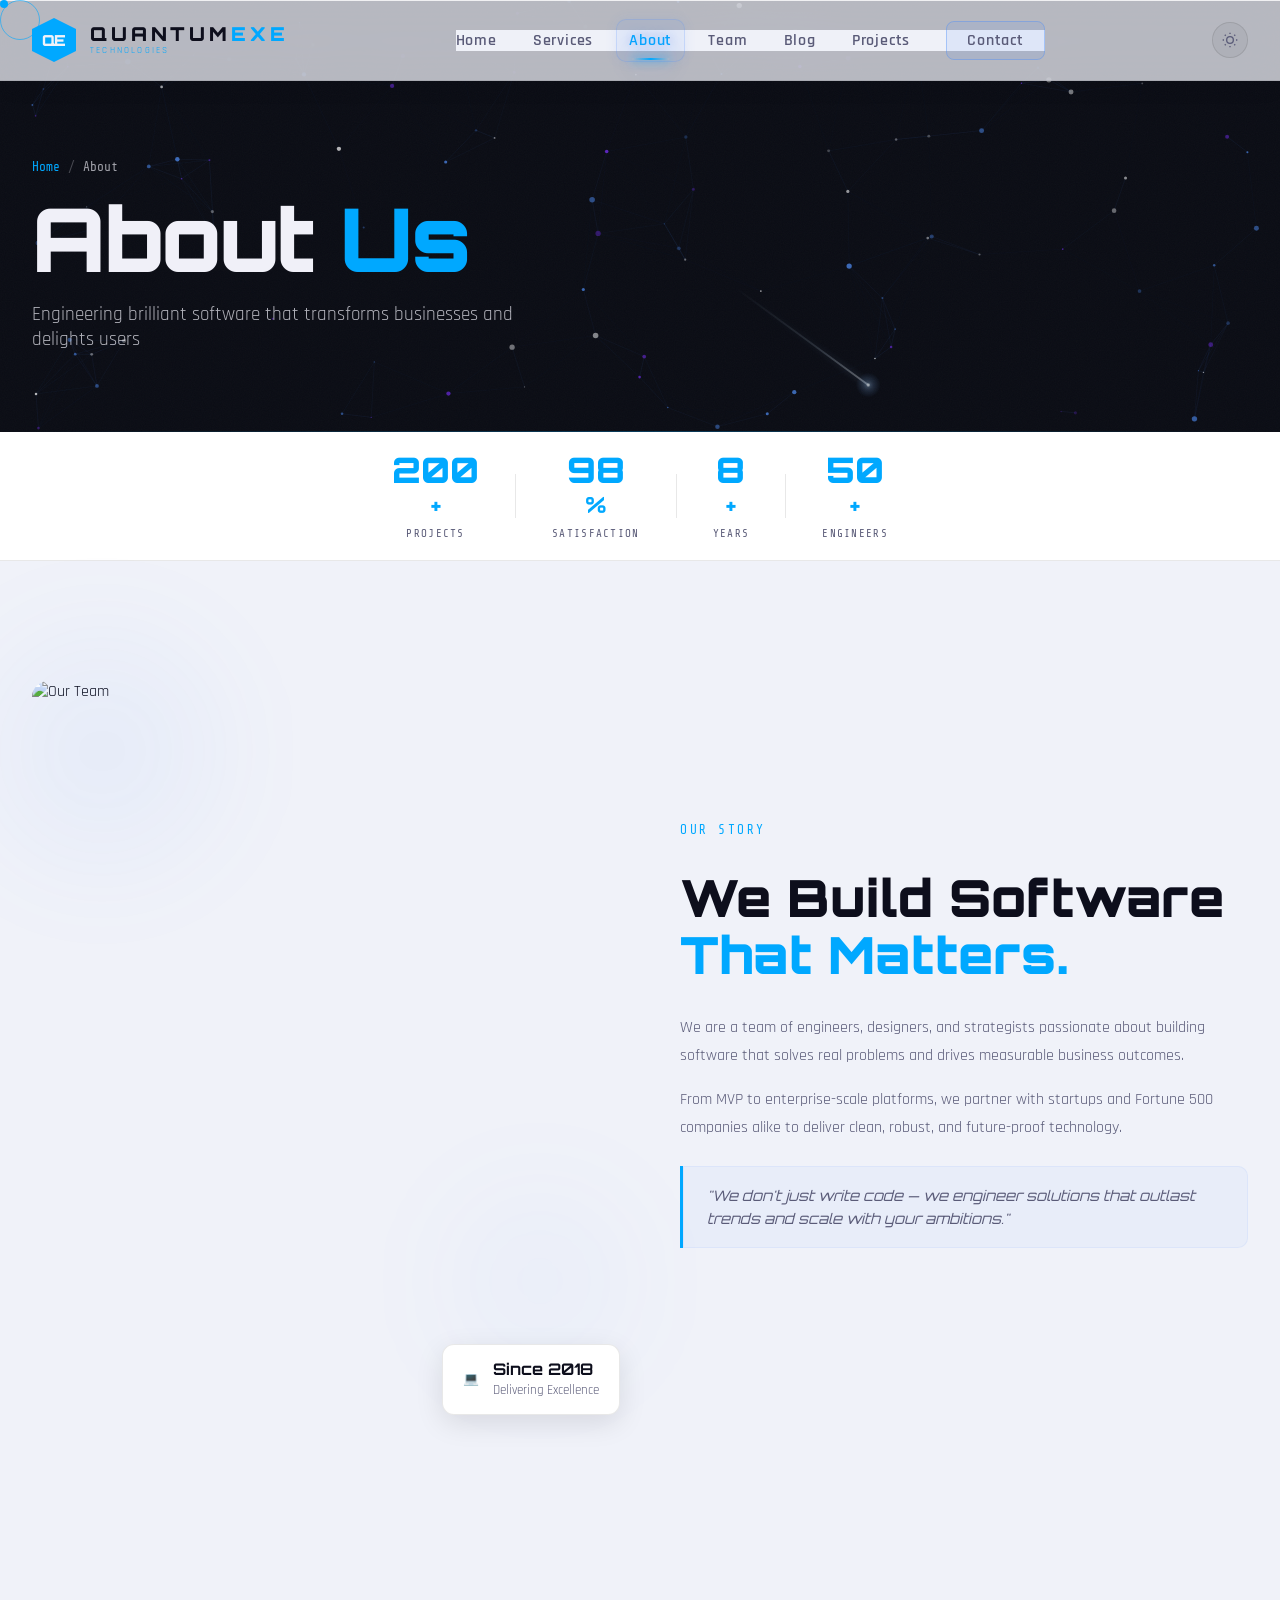
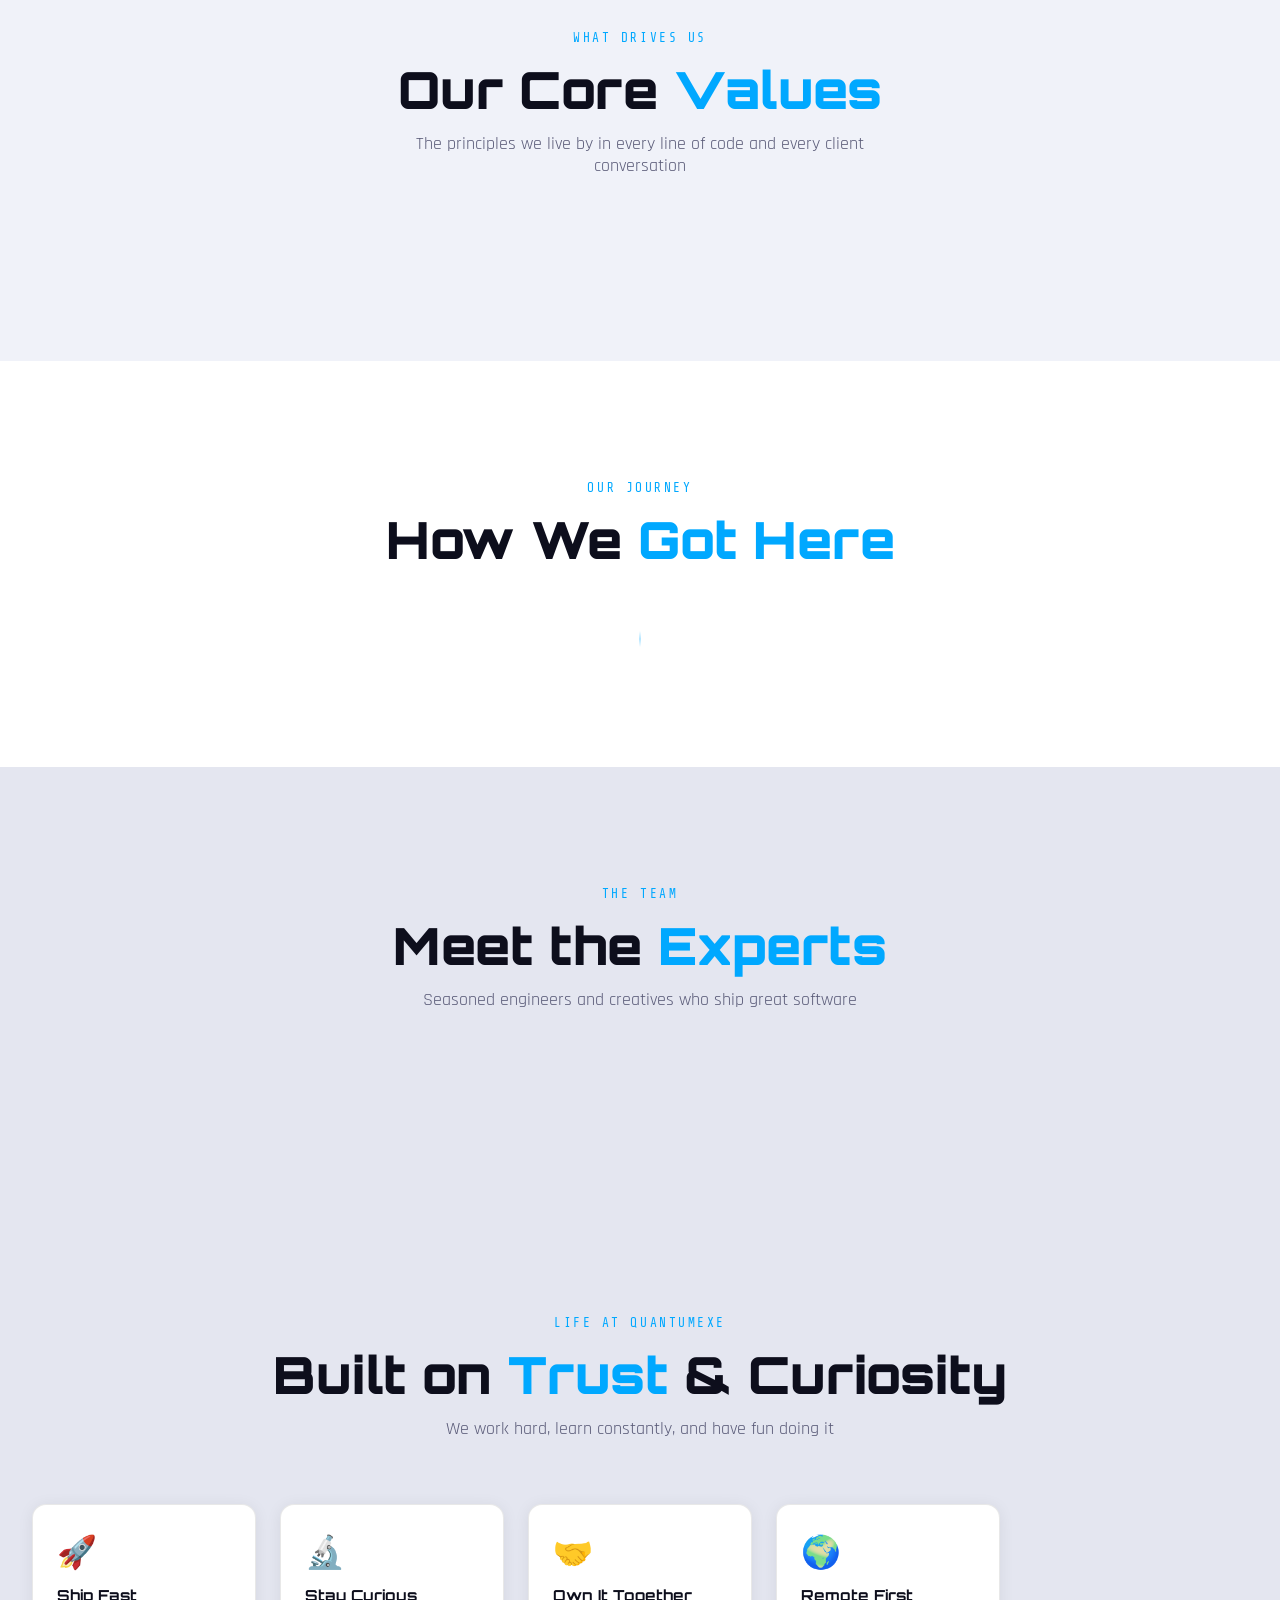
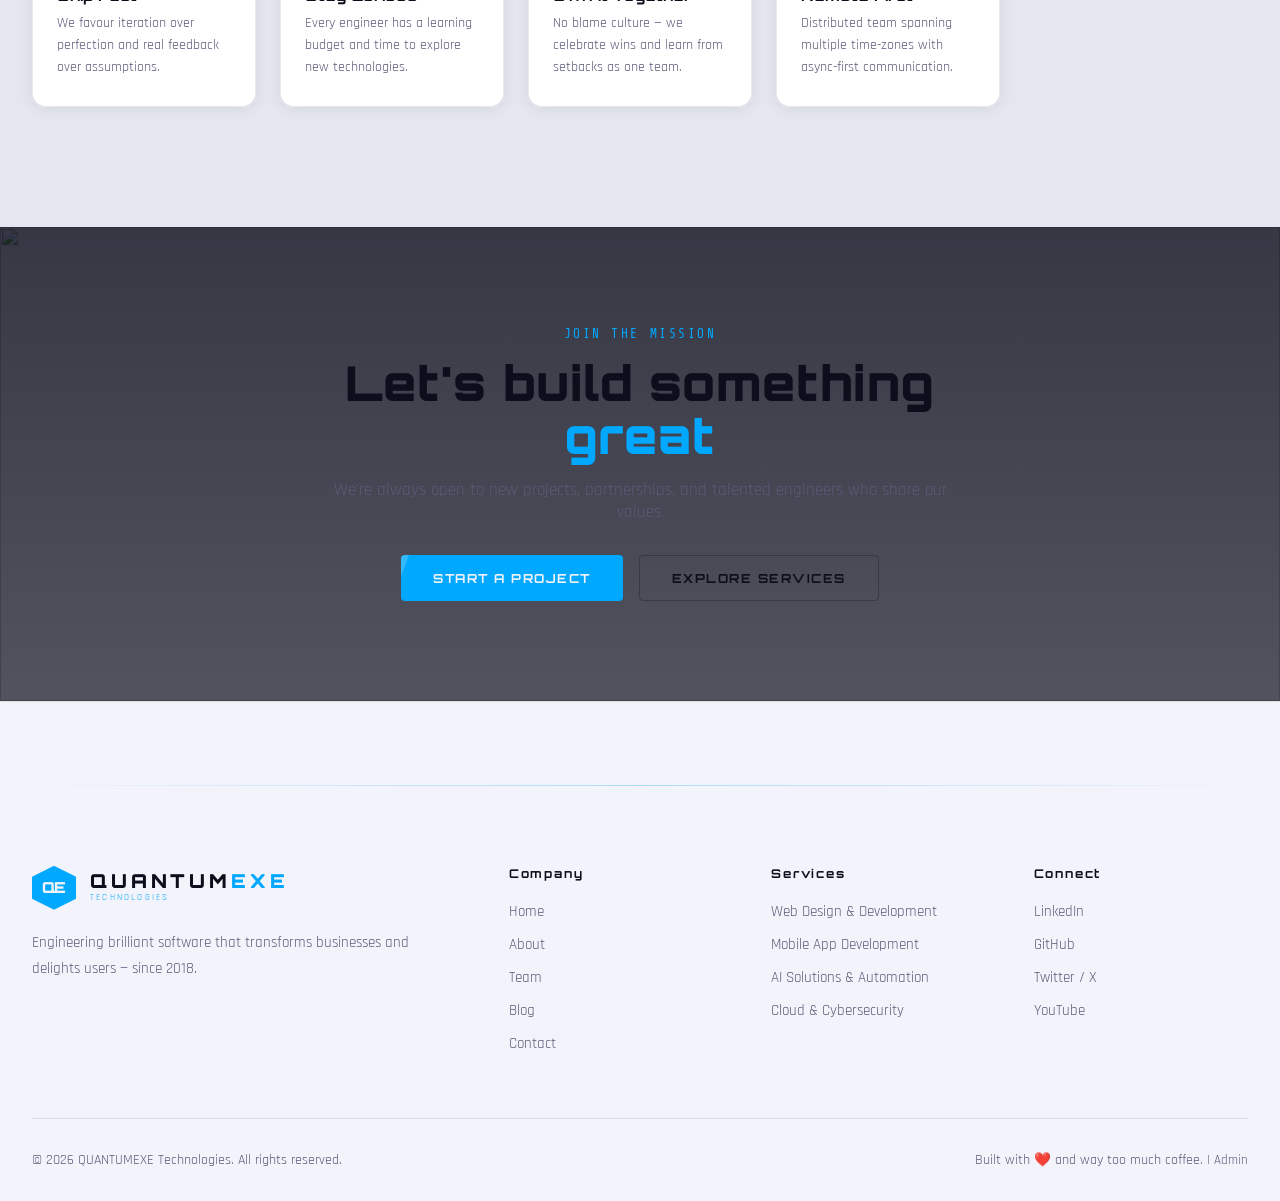
==== about.html @ 93931db7 "Initial commit: QuantumExe company website. Co-authored-by: Cursor <cursoragent@cursor.com>" ====
<!DOCTYPE html>
<html lang="en">
<script>!function(){var s=localStorage.getItem('nexusTheme');if(!s){try{var d=JSON.parse(localStorage.getItem('nexusCMS')||'{}');s=(d.settings&&d.settings.defaultTheme)||'light'}catch(e){s='light'}}if(s==='light')document.documentElement.classList.add('light-theme')}()</script>
<head>
  <meta charset="UTF-8">
  <meta name="viewport" content="width=device-width, initial-scale=1.0">
  <title>About Us | QUANTUMEXE Technologies</title>
  <link rel="preconnect" href="https://fonts.googleapis.com">
  <link rel="preconnect" href="https://fonts.gstatic.com" crossorigin>
  <link href="https://fonts.googleapis.com/css2?family=Orbitron:wght@400;600;700;900&family=Rajdhani:wght@300;400;500;600;700&family=Share+Tech+Mono&display=swap" rel="stylesheet">
  <link rel="stylesheet" href="styles.css">
  <script src="https://cdnjs.cloudflare.com/ajax/libs/gsap/3.12.5/gsap.min.js"></script>
  <script src="https://cdnjs.cloudflare.com/ajax/libs/gsap/3.12.5/ScrollTrigger.min.js"></script>
</head>
<body class="subpage">

  <!-- Cursor -->
  <div id="cursor" class="cursor">
    <div class="cursor-inner"></div>
    <div class="cursor-outer"></div>
  </div>

  <!-- ═══ HEADER ═══ -->
  <header class="header" id="header">
    <div class="container header-inner">
      <a href="index.html" class="logo">
        <span class="logo-mark cms-logo-mark">QE</span>
        <img class="cms-logo-img logo-img-el" src="" alt="Logo" style="display:none">
        <div class="logo-text-wrap">
          <span class="logo-title cms-company">QUANTUM<span class="logo-accent">EXE</span></span>
          <span class="logo-sub cms-tagline">TECHNOLOGIES</span>
        </div>
      </a>
      <nav class="nav" id="nav">
        <ul class="nav-list">
          <li><a href="index.html"         class="nav-link">Home</a></li>
          <li><a href="services.html"      class="nav-link">Services</a></li>
          <li><a href="about.html"         class="nav-link active-page">About</a></li>
          <li><a href="team.html"    class="nav-link">Team</a></li>
          <li><a href="blog.html"          class="nav-link">Blog</a></li>
          <li><a href="projects.html"      class="nav-link">Projects</a></li>
          <li><a href="index.html#contact" class="nav-link nav-cta">Contact</a></li>
        </ul>
        <button class="nav-close" id="navClose" aria-label="Close">✕</button>
      </nav>
      <button class="theme-toggle" id="themeToggle" aria-label="Toggle theme" title="Toggle light/dark">
          <svg class="icon-moon" width="16" height="16" viewBox="0 0 24 24" fill="currentColor"><path d="M21 12.79A9 9 0 1 1 11.21 3 7 7 0 0 0 21 12.79z"/></svg>
          <svg class="icon-sun"  width="16" height="16" viewBox="0 0 24 24" fill="none" stroke="currentColor" stroke-width="2"><circle cx="12" cy="12" r="5"/><line x1="12" y1="1" x2="12" y2="3"/><line x1="12" y1="21" x2="12" y2="23"/><line x1="4.22" y1="4.22" x2="5.64" y2="5.64"/><line x1="18.36" y1="18.36" x2="19.78" y2="19.78"/><line x1="1" y1="12" x2="3" y2="12"/><line x1="21" y1="12" x2="23" y2="12"/><line x1="4.22" y1="19.78" x2="5.64" y2="18.36"/><line x1="18.36" y1="5.64" x2="19.78" y2="4.22"/></svg>
        </button>
      <button class="hamburger" id="hamburger" aria-label="Menu">
        <span></span><span></span><span></span>
      </button>
    </div>
  </header>

  <!-- ═══ PAGE BANNER ═══ -->
  <section class="page-banner page-banner--space">
    <canvas class="space-fx-canvas banner-fx-canvas" data-fit="parent" aria-hidden="true"></canvas>
    <div class="hero-noise"></div>
    <div class="container page-banner-inner">
      <div class="breadcrumb">
        <a href="index.html">Home</a>
        <span class="bc-sep">/</span>
        <span>About</span>
      </div>
      <h1 class="page-banner-title">
        About <span class="accent">Us</span>
      </h1>
      <p id="au-mission" class="page-banner-sub">Engineering brilliant software that transforms businesses and delights users</p>
    </div>
    <div class="page-banner-line"></div>
  </section>

  <!-- ═══ STATS BAR ═══ -->
  <div class="au-stats-bar">
    <div class="container">
      <div class="au-stats-inner">
        <div class="au-stat">
          <span id="au-s1v" class="au-stat-val">200</span><span id="au-s1suf" class="au-stat-suf">+</span>
          <span id="au-s1lbl" class="au-stat-lbl">Projects</span>
        </div>
        <div class="au-stat-sep"></div>
        <div class="au-stat">
          <span id="au-s2v" class="au-stat-val">98</span><span id="au-s2suf" class="au-stat-suf">%</span>
          <span id="au-s2lbl" class="au-stat-lbl">Satisfaction</span>
        </div>
        <div class="au-stat-sep"></div>
        <div class="au-stat">
          <span id="au-s3v" class="au-stat-val">8</span><span id="au-s3suf" class="au-stat-suf">+</span>
          <span id="au-s3lbl" class="au-stat-lbl">Years</span>
        </div>
        <div class="au-stat-sep hide-mobile"></div>
        <div class="au-stat hide-mobile">
          <span id="au-s4v" class="au-stat-val">50</span><span id="au-s4suf" class="au-stat-suf">+</span>
          <span id="au-s4lbl" class="au-stat-lbl">Engineers</span>
        </div>
      </div>
    </div>
  </div>

  <!-- ═══ STORY SECTION ═══ -->
  <section class="au-story section-pad">
    <div class="container">
      <div class="au-story-grid">

        <!-- Image side -->
        <div class="au-story-visual">
          <div class="about-img-wrap au-img-wrap">
            <img id="au-img" src="https://images.unsplash.com/photo-1522071820081-009f0129c71c?w=900&q=80" alt="Our Team" loading="lazy">
            <div class="img-corner img-corner-tl"></div>
            <div class="img-corner img-corner-br"></div>
          </div>
          <div class="about-badge-card au-badge-card">
            <span id="au-badge-icon" class="badge-icon">💻</span>
            <div>
              <strong id="au-badge-title">Since 2018</strong>
              <span id="au-badge-sub">Delivering Excellence</span>
            </div>
          </div>
          <!-- decorative orbs -->
          <div class="au-orb au-orb-1"></div>
          <div class="au-orb au-orb-2"></div>
        </div>

        <!-- Text side -->
        <div class="au-story-text">
          <span class="s-tag">OUR STORY</span>
          <h2 class="s-title">
            <span id="au-title">We Build Software</span><br>
            <span id="au-hl" class="accent">That Matters.</span>
          </h2>
          <p id="au-p1" class="au-para">We are a team of engineers, designers, and strategists passionate about building software that solves real problems and drives measurable business outcomes.</p>
          <p id="au-p2" class="au-para">From MVP to enterprise-scale platforms, we partner with startups and Fortune 500 companies alike to deliver clean, robust, and future-proof technology.</p>

          <!-- mission callout -->
          <blockquote id="au-mission-quote" class="au-mission-quote">
            "We don't just write code — we engineer solutions that outlast trends and scale with your ambitions."
          </blockquote>
        </div>
      </div>
    </div>
  </section>

  <!-- ═══ VALUES / FEATURES ═══ -->
  <section class="au-values section-pad">
    <div class="container">
      <div class="section-head reveal-up">
        <span id="au-val-tag" class="s-tag">WHAT DRIVES US</span>
        <h2 class="s-title"><span id="au-val-title">Our Core</span> <span class="accent" id="au-val-hl">Values</span></h2>
        <p id="au-val-desc" class="s-desc">The principles we live by in every line of code and every client conversation</p>
      </div>
      <div id="au-features-grid" class="au-features-grid">
        <!-- filled by JS -->
      </div>
    </div>
  </section>

  <!-- ═══ TIMELINE ═══ -->
  <section class="au-timeline-section section-pad">
    <div class="container">
      <div class="section-head reveal-up">
        <span class="s-tag">OUR JOURNEY</span>
        <h2 class="s-title">How We <span class="accent">Got Here</span></h2>
      </div>
      <div id="au-timeline" class="au-timeline">
        <!-- filled by JS -->
      </div>
    </div>
  </section>

  <!-- ═══ TEAM ═══ -->
  <section class="au-team-section section-pad">
    <div class="noise-overlay"></div>
    <div class="container">
      <div class="section-head reveal-up">
        <span class="s-tag">THE TEAM</span>
        <h2 class="s-title">Meet the <span class="accent">Experts</span></h2>
        <p class="s-desc">Seasoned engineers and creatives who ship great software</p>
      </div>
      <div id="au-team-grid" class="team-grid">
        <!-- filled by JS -->
      </div>
    </div>
  </section>

  <!-- ═══ CULTURE STRIP ═══ -->
  <section class="au-culture section-pad">
    <div class="container">
      <div class="section-head reveal-up">
        <span class="s-tag">LIFE AT <span class="cms-company">QUANTUMEXE</span></span>
        <h2 class="s-title">Built on <span class="accent">Trust</span> &amp; Curiosity</h2>
        <p class="s-desc">We work hard, learn constantly, and have fun doing it</p>
      </div>
      <div class="au-culture-grid">
        <div class="au-culture-card reveal-fade" data-delay="0">
          <div class="au-culture-icon">🚀</div>
          <h4>Ship Fast</h4>
          <p>We favour iteration over perfection and real feedback over assumptions.</p>
        </div>
        <div class="au-culture-card reveal-fade" data-delay="100">
          <div class="au-culture-icon">🔬</div>
          <h4>Stay Curious</h4>
          <p>Every engineer has a learning budget and time to explore new technologies.</p>
        </div>
        <div class="au-culture-card reveal-fade" data-delay="200">
          <div class="au-culture-icon">🤝</div>
          <h4>Own It Together</h4>
          <p>No blame culture — we celebrate wins and learn from setbacks as one team.</p>
        </div>
        <div class="au-culture-card reveal-fade" data-delay="300">
          <div class="au-culture-icon">🌍</div>
          <h4>Remote First</h4>
          <p>Distributed team spanning multiple time-zones with async-first communication.</p>
        </div>
      </div>
    </div>
  </section>

  <!-- ═══ CTA ═══ -->
  <section class="sp-cta-section">
    <div class="countdown-bg-img">
      <img src="https://images.unsplash.com/photo-1451187580459-43490279c0fa?w=1920&q=40" alt="">
      <div class="countdown-overlay"></div>
    </div>
    <div class="container">
      <div class="sp-cta-inner reveal-fade">
        <span class="s-tag">JOIN THE MISSION</span>
        <h2 class="s-cta-title">Let's build something <span class="accent">great</span></h2>
        <p>We're always open to new projects, partnerships, and talented engineers who share our values.</p>
        <div class="sp-cta-btns">
          <a href="index.html#contact" class="btn btn-primary magnetic">
            <span class="btn-text">Start a Project</span>
            <span class="btn-glow"></span>
          </a>
          <a href="services.html" class="btn btn-outline magnetic">
            <span class="btn-text">Explore Services</span>
          </a>
        </div>
      </div>
    </div>
  </section>

  <!-- ═══ FOOTER ═══ -->
  <footer class="footer">
    <div class="footer-top-line"></div>
    <div class="container">
      <div class="footer-grid">
        <div class="footer-brand">
          <a href="index.html" class="logo">
            <span class="logo-mark cms-logo-mark">QE</span>
            <img class="cms-logo-img logo-img-el" src="" alt="Logo" style="display:none">
            <div class="logo-text-wrap">
              <span class="logo-title cms-company">QUANTUM<span class="logo-accent">EXE</span></span>
              <span class="logo-sub cms-tagline">TECHNOLOGIES</span>
            </div>
          </a>
          <p class="cms-footer-text">Engineering brilliant software that transforms businesses and delights users — since 2018.</p>
        </div>
        <div class="footer-links">
          <h4>Company</h4>
          <ul>
            <li><a href="index.html">Home</a></li>
            <li><a href="about.html">About</a></li>
            <li><a href="team.html">Team</a></li>
            <li><a href="blog.html">Blog</a></li>
            <li><a href="index.html#contact">Contact</a></li>
          </ul>
        </div>
        <div class="footer-links">
          <h4>Services</h4>
          <ul>
            <li><a href="services.html">Web Design &amp; Development</a></li>
            <li><a href="services.html">Mobile App Development</a></li>
            <li><a href="services.html">AI Solutions &amp; Automation</a></li>
            <li><a href="services.html">Cloud &amp; Cybersecurity</a></li>
          </ul>
        </div>
        <div class="footer-links">
          <h4>Connect</h4>
          <ul>
            <li><a href="#">LinkedIn</a></li>
            <li><a href="#">GitHub</a></li>
            <li><a href="#">Twitter / X</a></li>
            <li><a href="#">YouTube</a></li>
          </ul>
        </div>
      </div>
      <div class="footer-bottom">
        <p>© <span id="au-year"></span> <span class="cms-company">QUANTUMEXE</span> Technologies. All rights reserved.</p>
        <p>Built with ❤️ and way too much coffee. | <a href="admin.html" style="color:var(--text-muted);font-size:0.8rem;">Admin</a></p>
      </div>
    </div>
  </footer>

  <script>
  /* ══════════════════════════════════════════
     ABOUT PAGE — CMS loader + render
     ══════════════════════════════════════════ */
  (function () {
    const LS_KEY = 'nexusCMS';
    document.getElementById('au-year').textContent = new Date().getFullYear();

    /* ── fallback defaults ── */
    const DEFAULTS = {
      settings: { companyName:'QUANTUMEXE', tagline:'TECHNOLOGIES', logoMark:'QE', accentColor:'#00a8ff', footerText:'Engineering brilliant software that transforms businesses and delights users — since 2018.' },
      hero: { stat1Val:200, stat1Suf:'+', stat1Label:'Projects', stat2Val:98, stat2Suf:'%', stat2Label:'Satisfaction', stat3Val:8, stat3Suf:'+', stat3Label:'Years' },
      about: {
        title:'We Build Software', highlight:'That Matters.',
        p1:'We are a team of engineers, designers, and strategists passionate about building software that solves real problems and drives measurable business outcomes.',
        p2:'From MVP to enterprise-scale platforms, we partner with startups and Fortune 500 companies alike to deliver clean, robust, and future-proof technology.',
        image:'https://images.unsplash.com/photo-1522071820081-009f0129c71c?w=900&q=80',
        badgeIcon:'💻', badgeTitle:'Since 2018', badgeSub:'Delivering Excellence',
        mission:"We don't just write code — we engineer solutions that outlast trends and scale with your ambitions.",
        valuesTag:'WHAT DRIVES US', valuesTitle:'Our Core', valuesHl:'Values',
        valuesDesc:'The principles we live by in every line of code and every client conversation',
        stat4Val:50, stat4Suf:'+', stat4Label:'Engineers',
        office:'San Francisco, CA · Remote Worldwide',
        features:[
          { icon:'⚡', title:'Agile Delivery',  sub:'Fast sprints, real results, zero bloat' },
          { icon:'🔒', title:'Security First',  sub:'Enterprise-grade security built in from day one' },
          { icon:'💎', title:'Quality Obsessed', sub:'Every release is polished, tested, and built to last' },
          { icon:'🤝', title:'True Partnership', sub:'Your goals guide every decision we make together' }
        ],
        timeline:[
          { year:'2018', title:'Founded',        desc:'Started as a 3-person consultancy in San Francisco with one mission: build software that actually works.' },
          { year:'2019', title:'First Big Win',  desc:'Landed our first Fortune 500 client and grew to a team of 10 engineers in under 12 months.' },
          { year:'2020', title:'Remote First',   desc:'Transitioned to a fully distributed team — ahead of the curve — without missing a single deadline.' },
          { year:'2021', title:'Series A',       desc:'Raised $4M seed to expand our engineering division and launch our Cloud & AI practice.' },
          { year:'2022', title:'100 Projects',   desc:'Delivered our 100th production project. Zero critical post-launch failures. We\'re proud of that.' },
          { year:'2023', title:'Platform V2',    desc:'Launched Quantumexe Platform 2.0 — our internal toolchain now powering 30+ client deployments.' },
          { year:'2024', title:'Scale Up',   desc:'Expanded our Cloud & AI practice and opened more remote engineering roles across the team.' },
          { year:'2025', title:'200+ Projects',  desc:'Crossed 200 delivered projects and 50 engineers strong. The journey is just getting started.' }
        ]
      },
      team:[
        { name:'Alex Chen',   role:'CEO & Founder',       photo:'https://images.unsplash.com/photo-1507003211169-0a1dd7228f2d?w=500&q=80' },
        { name:'Jordan Lee',  role:'CTO & Lead Engineer', photo:'https://images.unsplash.com/photo-1494790108377-be9c29b29330?w=500&q=80' },
        { name:'Sam Rivera',  role:'Head of Design',      photo:'https://images.unsplash.com/photo-1500648767791-00dcc994a43e?w=500&q=80' },
        { name:'Maya Patel',  role:'Cloud Architect',     photo:'https://images.unsplash.com/photo-1438761681033-6461ffad8d80?w=500&q=80' }
      ]
    };

    /* ── load ── */
    async function loadData() {
      try {
        const saved = localStorage.getItem(LS_KEY);
        let draft = null;
        if (saved) {
          try { draft = JSON.parse(saved); } catch (e) {}
        }
        // Prefer published cms-data.json unless admin marked an intentional draft
        if (draft && draft._draft === true) {
          mergeDefaults(draft);
          return draft;
        }
        const r = await fetch('cms-data.json?v=20260714c');
        if (!r.ok) throw new Error();
        const published = await r.json();
        mergeDefaults(published);
        try { localStorage.setItem(LS_KEY, JSON.stringify(published)); } catch (e) {}
        return published;
      } catch {
        const saved = localStorage.getItem(LS_KEY);
        if (saved) {
          try {
            const p = JSON.parse(saved);
            mergeDefaults(p);
            return p;
          } catch (e) {}
        }
        return DEFAULTS;
      }
    }

    /* fill any missing about fields from DEFAULTS */
    function mergeDefaults(d) {
      if (!d.about) d.about = {};
      const def = DEFAULTS.about;
      for (const k of Object.keys(def)) {
        if (d.about[k] === undefined || d.about[k] === null || d.about[k] === '') {
          d.about[k] = def[k];
        }
      }
      if (!d.hero) d.hero = DEFAULTS.hero;
      if (!d.team) d.team = DEFAULTS.team;
    }

    /* ── branding ── */
    function applyBranding(d) {
      const s = d?.settings;
      if (!s) return;
      document.querySelectorAll('.cms-company').forEach(el => el.textContent = s.companyName);
      document.querySelectorAll('.cms-tagline').forEach(el => el.textContent = s.tagline);
      document.querySelectorAll('.cms-logo-mark').forEach(el => el.textContent = s.logoMark || 'A');
      document.title = 'About Us | ' + s.companyName;
      if (s.accentColor) document.documentElement.style.setProperty('--accent', s.accentColor);
      if (s.footerText)  document.querySelectorAll('.cms-footer-text').forEach(el => el.textContent = s.footerText);
      if (s.logoImage) {
        document.querySelectorAll('.cms-logo-img').forEach(img => { img.src = s.logoImage; img.style.display = 'block'; });
        document.querySelectorAll('.cms-logo-mark').forEach(el => el.style.display = 'none');
      }
    }

    /* ── helpers ── */
    function set(id, val) { const el = document.getElementById(id); if (el && val != null) el.textContent = val; }
    function setSrc(id, val) { const el = document.getElementById(id); if (el && val) el.src = val; }
    function esc(s) { return String(s||'').replace(/&/g,'&amp;').replace(/</g,'&lt;').replace(/>/g,'&gt;').replace(/"/g,'&quot;'); }

    /* ── apply about ── */
    function applyAbout(a) {
      if (!a) return;
      set('au-title',   a.title);
      set('au-hl',      a.highlight);
      set('au-p1',      a.p1);
      set('au-p2',      a.p2);
      setSrc('au-img',  a.image);
      set('au-badge-icon',  a.badgeIcon);
      set('au-badge-title', a.badgeTitle);
      set('au-badge-sub',   a.badgeSub);
      if (a.mission)     { set('au-mission', a.mission); set('au-mission-quote', '"' + a.mission + '"'); }
      if (a.valuesTag)   set('au-val-tag',   a.valuesTag);
      if (a.valuesTitle) set('au-val-title', a.valuesTitle);
      if (a.valuesHl)    set('au-val-hl',    a.valuesHl);
      if (a.valuesDesc)  set('au-val-desc',  a.valuesDesc);

      // features grid
      const grid = document.getElementById('au-features-grid');
      if (grid && a.features) {
        grid.innerHTML = a.features.map((f, i) => `
          <div class="au-feat-card reveal-fade" data-delay="${i*120}">
            <div class="au-feat-icon-wrap">${esc(f.icon)}</div>
            <h4 class="au-feat-title">${esc(f.title)}</h4>
            <p class="au-feat-sub">${esc(f.sub)}</p>
          </div>`).join('');
      }

      // timeline
      const tl = document.getElementById('au-timeline');
      if (tl) {
        const entries = a.timeline || DEFAULTS.about.timeline;
        tl.innerHTML = entries.map((e, i) => `
          <div class="au-tl-item ${i%2===0?'au-tl-left':'au-tl-right'} reveal-fade" data-delay="${i*80}">
            <div class="au-tl-dot"></div>
            <div class="au-tl-card">
              <span class="au-tl-year">${esc(e.year)}</span>
              <h4 class="au-tl-title">${esc(e.title)}</h4>
              <p class="au-tl-desc">${esc(e.desc)}</p>
            </div>
          </div>`).join('');
      }
    }

    /* ── stats ── */
    function applyStats(h, a) {
      set('au-s1v',   h?.stat1Val   ?? 200);
      set('au-s1suf', h?.stat1Suf   ?? '+');
      set('au-s1lbl', h?.stat1Label ?? 'Projects');
      set('au-s2v',   h?.stat2Val   ?? 98);
      set('au-s2suf', h?.stat2Suf   ?? '%');
      set('au-s2lbl', h?.stat2Label ?? 'Satisfaction');
      set('au-s3v',   h?.stat3Val   ?? 8);
      set('au-s3suf', h?.stat3Suf   ?? '+');
      set('au-s3lbl', h?.stat3Label ?? 'Years');
      set('au-s4v',   a?.stat4Val   ?? 50);
      set('au-s4suf', a?.stat4Suf   ?? '+');
      set('au-s4lbl', a?.stat4Label ?? 'Engineers');

      // GSAP counter animation
      if (typeof gsap === 'undefined') return;
      const counters = [
        { id: 'au-s1v', target: +(h?.stat1Val ?? 200) },
        { id: 'au-s2v', target: +(h?.stat2Val ?? 98)  },
        { id: 'au-s3v', target: +(h?.stat3Val ?? 8)   },
        { id: 'au-s4v', target: +(a?.stat4Val ?? 50)  },
      ];
      counters.forEach(({ id, target }) => {
        const el = document.getElementById(id);
        if (!el) return;
        gsap.fromTo({ val: 0 }, { val: target }, {
          val: target, duration: 2, ease: 'power2.out',
          onUpdate: function () { el.textContent = Math.round(this.targets()[0].val); },
          scrollTrigger: { trigger: '.au-stats-bar', start: 'top 85%', once: true },
        });
      });
    }

    /* ── team ── */
    function renderTeam(team) {
      const grid = document.getElementById('au-team-grid');
      if (!grid || !team) return;
      grid.innerHTML = team.map((m, i) => `
        <div class="team-card tilt-card reveal-fade" data-delay="${i*100}">
          <div class="team-img">
            <img src="${esc(m.photo)}" alt="${esc(m.name)}" loading="lazy">
            <div class="team-social">
              <a href="${m.linkedin  ||'#'}" ${m.linkedin  &&m.linkedin !=='#'?'target="_blank" rel="noopener"':''} aria-label="LinkedIn">in</a>
              <a href="${m.twitter   ||'#'}" ${m.twitter   &&m.twitter  !=='#'?'target="_blank" rel="noopener"':''} aria-label="Twitter">𝕏</a>
              <a href="${m.portfolio ||'#'}" ${m.portfolio &&m.portfolio!=='#'?'target="_blank" rel="noopener"':''} aria-label="Portfolio">↗</a>
            </div>
          </div>
          <div class="team-info">
            <h3>${esc(m.name)}</h3>
            <span class="team-role">${esc(m.role)}</span>
            ${m.bio ? `<p class="team-bio">${esc(m.bio)}</p>` : ''}
          </div>
        </div>`).join('');
    }

    /* ── animations ── */
    function initAnimations() {
      if (typeof gsap === 'undefined') return;
      gsap.registerPlugin(ScrollTrigger);

      const header = document.getElementById('header');
      ScrollTrigger.create({
        start: '80px top',
        onEnter:     () => header?.classList.add('scrolled'),
        onLeaveBack: () => header?.classList.remove('scrolled'),
      });

      // Custom cursor
      if (!window.matchMedia('(hover:none) and (pointer:coarse)').matches) {
        const ci = document.querySelector('.cursor-inner');
        const co = document.querySelector('.cursor-outer');
        if (ci && co) {
          document.addEventListener('mousemove', e => {
            gsap.to(ci, { x: e.clientX, y: e.clientY, duration: 0.08 });
            gsap.to(co, { x: e.clientX, y: e.clientY, duration: 0.25 });
          });
          document.querySelectorAll('a, button').forEach(el => {
            el.addEventListener('mouseenter', () => gsap.to(co, { scale: 1.8, duration: 0.2 }));
            el.addEventListener('mouseleave', () => gsap.to(co, { scale: 1,   duration: 0.2 }));
          });
        }
      } else {
        const cur = document.getElementById('cursor');
        if (cur) cur.style.display = 'none';
      }

      // Banner entrance
      gsap.from('.page-banner-title', { y: 50, opacity: 0, duration: 1,   ease: 'power3.out', delay: 0.15 });
      gsap.from('.page-banner-sub',   { y: 30, opacity: 0, duration: 0.8, ease: 'power3.out', delay: 0.3  });
      gsap.from('.breadcrumb',        { y: 20, opacity: 0, duration: 0.7, ease: 'power3.out', delay: 0.1  });
      gsap.from('.au-stats-bar',      { y: 20, opacity: 0, duration: 0.6, ease: 'power3.out', delay: 0.45 });

      // Story section
      gsap.from('.au-story-visual', {
        x: -60, opacity: 0, duration: 1, ease: 'power3.out',
        scrollTrigger: { trigger: '.au-story', start: 'top 75%', once: true },
      });
      gsap.from('.au-story-text', {
        x: 60, opacity: 0, duration: 1, ease: 'power3.out',
        scrollTrigger: { trigger: '.au-story', start: 'top 75%', once: true },
      });

      // Scroll reveals
      document.querySelectorAll('.reveal-up, .reveal-fade').forEach(el => {
        const delay = +(el.dataset.delay || 0) / 1000;
        gsap.fromTo(el,
          { y: el.classList.contains('reveal-up') ? 40 : 0, opacity: 0 },
          { y: 0, opacity: 1, duration: 0.7, ease: 'power2.out', delay,
            scrollTrigger: { trigger: el, start: 'top bottom-=60', once: true } }
        );
      });

      // Timeline items
      ScrollTrigger.batch('.au-tl-item', {
        onEnter: batch => gsap.fromTo(batch,
          { opacity: 0, x: i => (i % 2 === 0 ? -40 : 40) },
          { opacity: 1, x: 0, stagger: 0.12, duration: 0.7, ease: 'power3.out' }
        ),
        start: 'top 85%',
        once: true,
      });

      // Team cards
      ScrollTrigger.batch('.team-card', {
        onEnter: batch => gsap.fromTo(batch,
          { y: 40, opacity: 0 },
          { y: 0, opacity: 1, stagger: 0.1, duration: 0.65, ease: 'power3.out' }
        ),
        start: 'top 85%',
        once: true,
      });

      // Culture cards
      ScrollTrigger.batch('.au-culture-card', {
        onEnter: batch => gsap.fromTo(batch,
          { y: 30, opacity: 0 },
          { y: 0, opacity: 1, stagger: 0.1, duration: 0.6, ease: 'power3.out' }
        ),
        start: 'top 85%',
        once: true,
      });
    }

    /* ── theme toggle ── */
    document.getElementById('themeToggle')?.addEventListener('click', () => {
      const isLight = document.documentElement.classList.toggle('light-theme');
      localStorage.setItem('nexusTheme', isLight ? 'light' : 'dark');
    });

    /* ── mobile nav ── */
    function initMobileNav() {
      const hbg = document.getElementById('hamburger');
      const nc  = document.getElementById('navClose');
      const nav = document.getElementById('nav');
      if (!hbg || !nav) return;
      hbg.addEventListener('click', () => nav.classList.add('open'));
      nc?.addEventListener('click',  () => nav.classList.remove('open'));
    }

    /* ── tilt cards ── */
    function initTiltCards() {
      document.querySelectorAll('.tilt-card').forEach(card => {
        card.addEventListener('mousemove', e => {
          const rect = card.getBoundingClientRect();
          const x = (e.clientX - rect.left) / rect.width  - 0.5;
          const y = (e.clientY - rect.top)  / rect.height - 0.5;
          card.style.transform = `perspective(600px) rotateX(${-y*10}deg) rotateY(${x*10}deg) translateY(-4px)`;
        });
        card.addEventListener('mouseleave', () => { card.style.transform = ''; });
      });
    }

    /* ── boot ── */
    async function boot() {
      initMobileNav();
      initAnimations();

      const data = await loadData();
      applyBranding(data);
      applyAbout(data.about);
      applyStats(data.hero, data.about);
      renderTeam(data.team);

      initTiltCards();
      if (typeof ScrollTrigger !== 'undefined') ScrollTrigger.refresh(true);
    }

    document.addEventListener('DOMContentLoaded', boot);
  })();
  </script>
  <script src="space-fx.js"></script>
  <script>
    function bootSpaceFx() {
      if (typeof initAllSpaceFx === 'function') initAllSpaceFx();
    }
    if (document.readyState === 'loading') {
      document.addEventListener('DOMContentLoaded', bootSpaceFx);
    } else {
      bootSpaceFx();
    }
    window.addEventListener('load', bootSpaceFx);
  </script>
</body>
</html>
---- styles.css ----
/* ================================================
   OMERO – Indie Games Studio
   Full Animation Website
   ================================================ */

:root {
  /* ── Dark Theme (default) ── */
  --bg:           #07070d;
  --bg2:          #0d0d18;
  --bg3:          #121220;
  --accent:       #00a8ff;
  --accent2:      #7b2dff;
  --accent-glow:  rgba(0, 168, 255, 0.35);
  --accent2-glow: rgba(123, 45, 255, 0.3);
  --text:         #f0f0f8;
  --text-muted:   #6e6e88;
  --border:       rgba(255, 255, 255, 0.06);
  --border-accent: rgba(0, 168, 255, 0.25);
  --card-shadow:  0 4px 24px rgba(0,0,0,0.35);
  --font-display: 'Orbitron', sans-serif;
  --font-body:    'Rajdhani', sans-serif;
  --font-mono:    'Share Tech Mono', monospace;
  --ease:         cubic-bezier(0.25, 0.46, 0.45, 0.94);
  --ease-out:     cubic-bezier(0.16, 1, 0.3, 1);
  color-scheme: dark;
}

/* ══ LIGHT THEME ══ */
html.light-theme {
  --bg:           #f0f2f9;
  --bg2:          #ffffff;
  --bg3:          #e4e6f0;
  --accent-glow:  rgba(79, 142, 247, 0.15);
  --accent2-glow: rgba(123, 45, 255, 0.12);
  --text:         #0d0e1c;
  --text-muted:   #5a5b78;
  --border:       rgba(0, 0, 0, 0.09);
  --border-accent: rgba(79, 142, 247, 0.3);
  --card-shadow:  0 2px 16px rgba(0,0,0,0.07);
  color-scheme: light;
}

/* ── Theme toggle button ── */
.theme-toggle {
  display: flex;
  align-items: center;
  justify-content: center;
  width: 36px;
  height: 36px;
  border-radius: 50%;
  background: rgba(255,255,255,0.05);
  border: 1px solid var(--border);
  cursor: pointer;
  color: var(--text-muted);
  flex-shrink: 0;
  transition: background 0.25s, color 0.25s, border-color 0.25s, transform 0.25s;
  position: relative;
}
.theme-toggle:hover {
  background: rgba(79,142,247,0.12);
  border-color: var(--accent);
  color: var(--accent);
  transform: rotate(20deg);
}
.theme-toggle svg { pointer-events: none; }
html:not(.light-theme) .icon-sun  { display: none; }
html.light-theme      .icon-moon  { display: none; }

/* ── Light theme — element overrides ── */

/* body */
html.light-theme body { background: var(--bg); color: var(--text); }

/* Header glass */
html.light-theme .header {
  background: rgba(240,242,249,0.75) !important;
  border-bottom-color: rgba(0,0,0,0.07) !important;
  box-shadow: 0 4px 24px rgba(0,0,0,0.06), inset 0 1px 0 rgba(255,255,255,0.8) !important;
}
html.light-theme .header.scrolled {
  background: rgba(240,242,249,0.95) !important;
  border-bottom-color: rgba(79,142,247,0.2) !important;
  box-shadow: 0 6px 32px rgba(0,0,0,0.1) !important;
}
html.light-theme .header::before { display: none; }

/* Nav links */
html.light-theme .nav-link { color: var(--text-muted); }
html.light-theme .nav-link:hover { color: var(--text); }
html.light-theme .nav-link:hover::before {
  background: rgba(0,0,0,0.04);
  border-color: rgba(0,0,0,0.07);
}
html.light-theme .nav-link.active-page::before {
  background: rgba(79,142,247,0.08) !important;
  border-color: rgba(79,142,247,0.2) !important;
  box-shadow: 0 0 12px rgba(79,142,247,0.1) !important;
}
html.light-theme .nav-link.nav-cta {
  background: rgba(79,142,247,0.1);
  border-color: rgba(79,142,247,0.4);
  box-shadow: none;
}
html.light-theme .hamburger span { background: var(--text); }
html.light-theme .theme-toggle {
  background: rgba(0,0,0,0.04);
  border-color: rgba(0,0,0,0.1);
}

/* Loader */
html.light-theme .loader { background: var(--bg2); }

/* Noise overlay — hidden in light */
html.light-theme .noise-overlay { opacity: 0; }

/* Hero */
html.light-theme .hero-section { background: var(--bg); }
html.light-theme .hero-title   { color: var(--text); }
html.light-theme .hero-subtitle { color: var(--text-muted); }
html.light-theme .hero-badge   { background: rgba(79,142,247,0.08); border-color: rgba(79,142,247,0.2); color: var(--text-muted); }
html.light-theme .stat-val     { color: var(--accent); }
html.light-theme .stat-label   { color: var(--text-muted); }
html.light-theme .stat-divider { background: var(--border); }
html.light-theme .hero-scroll-indicator { color: var(--text-muted); }
html.light-theme #particles-canvas { opacity: 0.25; filter: invert(1) hue-rotate(180deg); }

/* Tapes */
html.light-theme .marquee-wrap   { background: var(--bg3); border-color: var(--border); }
html.light-theme .tech-tape-wrap { background: var(--bg2); border-color: var(--border); }
html.light-theme .marquee-track  { color: var(--text-muted); }
html.light-theme .tech-item      { border-right-color: var(--border); }
html.light-theme .tech-item span { color: var(--text-muted); }
html.light-theme .tech-item:hover{ background: rgba(0,0,0,0.04); }

/* Section headings */
html.light-theme .s-tag    { color: var(--accent); }
html.light-theme .s-title  { color: var(--text); }
html.light-theme .s-desc   { color: var(--text-muted); }

/* Services / games section */
html.light-theme .games-section  { background: var(--bg); }
html.light-theme .game-card      { background: var(--bg2); box-shadow: var(--card-shadow); }
html.light-theme .game-genre     { color: var(--accent); }
html.light-theme .game-name      { color: #ffffff; }
html.light-theme .game-title     { color: #ffffff; }
html.light-theme .game-info p    { color: rgba(240, 240, 248, 0.88); }

/* About section */
html.light-theme .about-section  { background: var(--bg); }
html.light-theme .about-badge-card,
html.light-theme .au-badge-card  { background: var(--bg2); box-shadow: 0 8px 28px rgba(0,0,0,0.1); }
html.light-theme .ab-feat-icon   { background: rgba(79,142,247,0.08); border-color: rgba(79,142,247,0.15); }
html.light-theme .au-mission-quote { background: rgba(79,142,247,0.05); color: var(--text-muted); }
html.light-theme .au-orb-1, html.light-theme .au-orb-2 { opacity: 0.5; }
html.light-theme .au-tl-card    { background: var(--bg2); box-shadow: var(--card-shadow); }
html.light-theme .au-feat-card  { background: var(--bg2); box-shadow: var(--card-shadow); }
html.light-theme .au-culture-card { background: var(--bg2); box-shadow: var(--card-shadow); }
html.light-theme .au-team-section { background: var(--bg3); }
html.light-theme .au-values,
html.light-theme .au-story       { background: var(--bg); }
html.light-theme .au-timeline-section { background: var(--bg2); }
html.light-theme .au-culture     { background: var(--bg3); }

/* Team */
html.light-theme .team-section { background: var(--bg2); }
html.light-theme .team-card    { background: var(--bg); box-shadow: var(--card-shadow); }

/* Stats */
html.light-theme .pp-stats-bar,
html.light-theme .au-stats-bar  { background: var(--bg2); border-color: var(--border); }
html.light-theme .pp-stat-sep,
html.light-theme .au-stat-sep   { background: var(--border); }

/* Countdown */
html.light-theme .countdown-overlay { opacity: 0.82; background: linear-gradient(to bottom, #0d0e1c, rgba(13,14,28,0.85)); }

/* News / Blog */
html.light-theme .news-section   { background: var(--bg); }
html.light-theme .news-card      { background: var(--bg2); box-shadow: var(--card-shadow); }
html.light-theme .news-body      { background: var(--bg2); }
html.light-theme .bp-card        { background: var(--bg2); box-shadow: var(--card-shadow); }
html.light-theme .bp-featured-card { background: var(--bg2); border-color: var(--border); }
html.light-theme .bp-feat-body   { background: var(--bg2); }
html.light-theme .bp-newsletter-section { background: var(--bg3); }
html.light-theme .bp-nl-input-wrap input { background: var(--bg2); color: var(--text); border-color: var(--border); }
html.light-theme .bp-filter-bar  { background: var(--bg2); border-color: var(--border); }
html.light-theme .bp-banner-stats { background: rgba(0,0,0,0.04); border-color: rgba(0,0,0,0.07); }

/* Projects */
html.light-theme .projects-section  { background: var(--bg); }
html.light-theme .project-card      { background: var(--bg2); box-shadow: var(--card-shadow); }
html.light-theme .pp-main           { background: var(--bg); }
html.light-theme .pp-skeleton       { background: linear-gradient(90deg, var(--bg3) 25%, var(--bg2) 50%, var(--bg3) 75%); }
html.light-theme .pp-filter-pill    { background: var(--bg2); border-color: var(--border); color: var(--text-muted); }
html.light-theme .pp-filter-pill.active,
html.light-theme .pp-filter-pill:hover { background: rgba(79,142,247,0.08); }

/* Contact */
html.light-theme .contact-section   { background: var(--bg2); }
html.light-theme .contact-inner     { background: transparent; }
html.light-theme .nl-input-wrap input { background: var(--bg3); color: var(--text); border-color: var(--border); }
html.light-theme .contact-field input,
html.light-theme .contact-field textarea,
html.light-theme .contact-field select {
  background: #ffffff;
  color: var(--text);
  border-color: rgba(0, 0, 0, 0.12);
}
html.light-theme .contact-field label { color: #5a5b78; }
html.light-theme .field-error { color: #c6284a; }
html.light-theme .contact-form-status.is-success {
  background: rgba(26, 122, 80, 0.1);
  border-color: rgba(26, 122, 80, 0.35);
  color: #146c45;
}
html.light-theme .contact-form-status.is-error {
  background: rgba(198, 40, 74, 0.08);
  border-color: rgba(198, 40, 74, 0.3);
  color: #a01e3a;
}

/* Page banners */
html.light-theme .page-banner       { background: var(--bg2); }
html.light-theme .page-banner--space { background: #0a0c14 !important; }
html.light-theme .page-banner-title { color: var(--text); }
html.light-theme .page-banner--space .page-banner-title { color: #f0f0f8; }
html.light-theme .page-banner--space .page-banner-sub { color: rgba(240, 240, 248, 0.72); }
html.light-theme .page-banner--space .breadcrumb { color: rgba(240, 240, 248, 0.65); }
html.light-theme .page-banner--space .breadcrumb a { color: var(--accent); }
html.light-theme .page-banner-sub   { color: var(--text-muted); }
html.light-theme .page-banner--space .banner-fx-canvas { opacity: 0.9; }
html.light-theme .breadcrumb,
html.light-theme .breadcrumb a      { color: var(--text-muted); }

/* Canvas for particle network — light theme unchanged, dark theme full opacity */
html.light-theme .hero-3d-canvas   { opacity: 0.9; }
html.light-theme .banner-3d-canvas { opacity: 0.85; }
html.light-theme .pp-status         { background: rgba(0,0,0,0.04); border-color: rgba(0,0,0,0.08); }

/* Services page */
html.light-theme .sp-grid           { background: var(--bg); }
html.light-theme .sp-card           { background: var(--bg2); box-shadow: var(--card-shadow); }
html.light-theme .process-section   { background: var(--bg3); }
html.light-theme .process-step      { background: var(--bg2); box-shadow: var(--card-shadow); }
html.light-theme .techstack-section { background: var(--bg2); }
html.light-theme .tech-pill         { background: var(--bg3); border-color: var(--border); color: var(--text-muted); }

/* Footer */
html.light-theme .footer            { background: var(--bg2); border-top: 1px solid var(--border); }
html.light-theme .footer-top-line   { background: linear-gradient(to right, transparent, var(--accent), transparent); opacity: 0.3; }
html.light-theme .footer-bottom     { color: var(--text-muted); border-top-color: var(--border); }
html.light-theme .footer-links h4   { color: var(--text); }
html.light-theme .footer-links a    { color: var(--text-muted); }
html.light-theme .footer-links a:hover { color: var(--accent); }

/* View-all button in light mode */
html.light-theme .btn-ghost {
  border-color: var(--border-accent);
  color: var(--accent);
}
html.light-theme .btn-ghost:hover { background: var(--accent); color: #fff; }
html.light-theme .btn-outline {
  border-color: rgba(13, 14, 28, 0.28);
  color: var(--text);
}
html.light-theme .btn-outline:hover {
  border-color: var(--accent);
  color: var(--accent);
}

/* Service cards keep white outline buttons on dark image overlays */
html.light-theme .game-card-overlay .btn-outline,
html.light-theme .game-card-overlay .btn-outline .btn-text {
  color: #ffffff !important;
  border-color: rgba(255, 255, 255, 0.55);
}
html.light-theme .game-card-overlay .game-platforms span {
  color: rgba(240, 240, 248, 0.85);
  border-color: rgba(255, 255, 255, 0.25);
}
html.light-theme .game-card-overlay {
  background: linear-gradient(to top, rgba(7, 7, 13, 0.96) 0%, rgba(7, 7, 13, 0.72) 48%, rgba(7, 7, 13, 0.25) 100%);
}
html.light-theme .game-card-overlay .game-info p {
  color: rgba(240, 240, 248, 0.88);
}

/* Social icons that use currentColor (GitHub / X) */
html.light-theme .channel-icon-svg {
  color: #0d0e1c;
  background: rgba(0, 0, 0, 0.06);
}
html.light-theme .channel-item:hover .channel-icon-svg {
  background: rgba(0, 0, 0, 0.1);
}

/* Mobile nav */
html.light-theme .nav {
  background: rgba(240, 242, 249, 0.98) !important;
  border-left-color: rgba(0, 0, 0, 0.07) !important;
}
html.light-theme .nav-close { color: var(--text); }

/* ─── Reset ─── */
*, *::before, *::after { box-sizing: border-box; margin: 0; padding: 0; }

html {
  scroll-behavior: auto; /* GSAP handles smooth scroll; avoids fighting hash jumps */
  scroll-padding-top: 96px; /* offset for fixed header */
}

body {
  font-family: var(--font-body);
  background: var(--bg);
  color: var(--text);
  overflow-x: hidden;
  cursor: none;
}

a { text-decoration: none; color: inherit; }
img { display: block; width: 100%; height: 100%; object-fit: cover; }
ul { list-style: none; }

.container {
  max-width: 1280px;
  margin: 0 auto;
  padding: 0 32px;
}

.accent { color: var(--accent); }
.section-pad { padding: 120px 0; }

/* ─── Cursor — positioned by GSAP quickTo ─── */
.cursor { position: fixed; top: 0; left: 0; pointer-events: none; z-index: 9999; }

.cursor-inner {
  position: fixed;
  width: 8px; height: 8px;
  background: var(--accent);
  border-radius: 50%;
  pointer-events: none;
}

.cursor-outer {
  position: fixed;
  width: 40px; height: 40px;
body.cursor-hover .cursor-inner { width: 16px; height: 16px; }
body.cursor-hover .cursor-outer { width: 60px; height: 60px; opacity: 0.3; }
body.cursor-click .cursor-inner { transform: translate(-50%, -50%) scale(0.5); }

  border: 1px solid var(--accent);
  border-radius: 50%;
  pointer-events: none;
  opacity: 0.6;
}

/* ─── Loader ─── */
.loader {
  position: fixed;
  inset: 0;
  z-index: 9998;
  background: var(--bg);
  display: flex;
  align-items: center;
  justify-content: center;
  flex-direction: column;
  transition: opacity 0.8s var(--ease), visibility 0.8s;
}

.loader.hidden { opacity: 0; visibility: hidden; pointer-events: none; }

.loader-content { text-align: center; position: relative; z-index: 2; }

.loader-logo {
  margin-bottom: 40px;
}

.loader-text {
  font-family: var(--font-display);
  font-size: clamp(3rem, 8vw, 6rem);
  font-weight: 900;
  letter-spacing: 0.3em;
  color: var(--text);
  position: relative;
  display: inline-block;
}

.loader-text::before {
  content: attr(data-text);
  position: absolute;
  left: 2px;
  text-shadow: -2px 0 var(--accent);
  color: var(--text);
  clip: rect(0, 900px, 0, 0);
  animation: glitch-loader 2s infinite linear;
}

.loader-bar-wrap {
  width: 300px;
  height: 2px;
  background: rgba(255,255,255,0.1);
  margin: 0 auto 16px;
  overflow: hidden;
}

.loader-bar {
  height: 100%;
  background: linear-gradient(90deg, var(--accent2), var(--accent));
  width: 0%;
  transition: width 0.05s linear;
  box-shadow: 0 0 20px var(--accent-glow);
}

.loader-percent {
  font-family: var(--font-mono);
  color: var(--accent);
  font-size: 0.9rem;
}

.loader-scanlines {
  position: absolute;
  inset: 0;
  background: repeating-linear-gradient(0deg, transparent, transparent 2px, rgba(0,0,0,0.1) 2px, rgba(0,0,0,0.1) 4px);
  pointer-events: none;
  animation: scanlines 8s linear infinite;
}

@keyframes scanlines {
  0% { background-position: 0 0; }
  100% { background-position: 0 100px; }
}

@keyframes glitch-loader {
  0% { clip: rect(42px, 9999px, 44px, 0); }
  10% { clip: rect(12px, 9999px, 24px, 0); }
  20% { clip: rect(70px, 9999px, 90px, 0); }
  30% { clip: rect(0px, 9999px, 5px, 0); }
  40% { clip: rect(50px, 9999px, 60px, 0); }
  50% { clip: rect(25px, 9999px, 35px, 0); }
  60% { clip: rect(80px, 9999px, 100px, 0); }
  70% { clip: rect(15px, 9999px, 30px, 0); }
  80% { clip: rect(60px, 9999px, 70px, 0); }
  90% { clip: rect(5px, 9999px, 20px, 0); }
  100% { clip: rect(42px, 9999px, 44px, 0); }
}

/* ─── Header (Crystal Glass) ─── */
.header {
  position: fixed;
  top: 0; left: 0; right: 0;
  z-index: 1000;
  padding: 18px 0;
  background: rgba(5, 5, 20, 0.5);
  backdrop-filter: blur(22px) saturate(160%);
  -webkit-backdrop-filter: blur(22px) saturate(160%);
  border-bottom: 1px solid rgba(255,255,255,0.07);
  box-shadow:
    0 4px 32px rgba(0,0,0,0.28),
    inset 0 1px 0 rgba(255,255,255,0.06),
    inset 0 -1px 0 rgba(79,142,247,0.05);
  transition: background 0.4s, padding 0.4s, border-color 0.4s, box-shadow 0.4s;
}

/* subtle crystal shimmer overlay */
.header::before {
  content: '';
  position: absolute;
  inset: 0;
  background: linear-gradient(
    105deg,
    transparent 30%,
    rgba(79,142,247,0.025) 50%,
    transparent 70%
  );
  pointer-events: none;
}

.header.scrolled {
  background: rgba(5, 5, 20, 0.82);
  backdrop-filter: blur(36px) saturate(200%);
  -webkit-backdrop-filter: blur(36px) saturate(200%);
  padding: 13px 0;
  border-bottom: 1px solid rgba(79,142,247,0.2);
  box-shadow:
    0 8px 48px rgba(0,0,0,0.45),
    0 0 0 0.5px rgba(79,142,247,0.12),
    inset 0 1px 0 rgba(255,255,255,0.07),
    inset 0 -1px 0 rgba(79,142,247,0.12);
}

.header-inner {
  display: flex;
  align-items: center;
  justify-content: space-between;
}

/* Logo */
.logo { display: flex; align-items: center; gap: 14px; }

.logo-mark {
  width: 44px; height: 44px;
  background: var(--accent);
  color: var(--bg);
  font-family: var(--font-display);
  font-weight: 900;
  font-size: 0.95rem;
  letter-spacing: -0.04em;
  display: flex;
  align-items: center;
  justify-content: center;
  clip-path: polygon(50% 0%, 100% 25%, 100% 75%, 50% 100%, 0% 75%, 0% 25%);
  transition: clip-path 0.3s var(--ease);
}

.logo:hover .logo-mark { clip-path: polygon(0 0, 100% 0, 100% 100%, 0 100%); }

.logo-accent { color: var(--accent); }

/* Logo image (set via admin panel) */
.logo-img-el {
  height: 44px;
  width: auto;
  max-width: 160px;
  object-fit: contain;
  flex-shrink: 0;
}

.logo-title {
  display: block;
  font-family: var(--font-display);
  font-weight: 900;
  font-size: 1.2rem;
  letter-spacing: 0.2em;
  line-height: 1;
}

.logo-sub {
  display: block;
  font-size: 0.55rem;
  letter-spacing: 0.25em;
  color: var(--accent);
  line-height: 1;
  margin-top: 3px;
}

/* Nav */
.nav-list {
  display: flex;
  gap: 36px;
  align-items: center;
}

.nav-link {
  position: relative;
  font-weight: 600;
  letter-spacing: 0.05em;
  color: var(--text-muted);
  padding: 4px 0;
  transition: color 0.3s;
}

/* glowing underline — expands from centre */
.nav-link::after {
  content: '';
  position: absolute;
  bottom: -5px;
  left: 50%;
  transform: translateX(-50%);
  width: 0;
  height: 2px;
  border-radius: 99px;
  background: linear-gradient(90deg, transparent, var(--accent), transparent);
  box-shadow: 0 0 8px var(--accent), 0 0 18px rgba(79,142,247,0.5);
  transition: width 0.35s var(--ease);
}

.nav-link:hover { color: var(--text); }
.nav-link:hover::after { width: 90%; }

/* glass pill highlight on hover */
.nav-link::before {
  content: '';
  position: absolute;
  inset: -7px -13px;
  border-radius: 10px;
  background: transparent;
  border: 1px solid transparent;
  transition: background 0.3s, border-color 0.3s;
  pointer-events: none;
}
.nav-link:hover::before {
  background: rgba(255,255,255,0.04);
  border-color: rgba(255,255,255,0.07);
}

.nav-link.nav-cta {
  color: var(--accent);
  border: 1px solid rgba(79,142,247,0.5);
  padding: 8px 20px;
  border-radius: 8px;
  background: rgba(79,142,247,0.08);
  backdrop-filter: blur(8px);
  box-shadow: 0 0 16px rgba(79,142,247,0.1), inset 0 1px 0 rgba(255,255,255,0.08);
  transition: background 0.3s, color 0.3s, box-shadow 0.3s, border-color 0.3s;
}

.nav-link.nav-cta:hover {
  background: var(--accent);
  color: var(--bg);
  box-shadow: 0 0 24px rgba(79,142,247,0.5), 0 4px 20px rgba(79,142,247,0.3);
  border-color: var(--accent);
}
.nav-link.nav-cta::after  { display: none; }
.nav-link.nav-cta::before { display: none; }

.hamburger {
  display: none;
  flex-direction: column;
  gap: 5px;
  background: none;
  border: none;
  cursor: none;
  padding: 8px;
}

.hamburger span {
  display: block;
  width: 24px;
  height: 2px;
  background: var(--text);
  transition: transform 0.3s, opacity 0.3s;
}

.hamburger.active span:nth-child(1) { transform: translateY(7px) rotate(45deg); }
.hamburger.active span:nth-child(2) { opacity: 0; }
.hamburger.active span:nth-child(3) { transform: translateY(-7px) rotate(-45deg); }

.nav-close { display: none; }

/* ─── Buttons ─── */
.btn {
  display: inline-flex;
  align-items: center;
  gap: 10px;
  padding: 14px 32px;
  font-family: var(--font-display);
  font-size: 0.78rem;
  font-weight: 700;
  letter-spacing: 0.12em;
  text-transform: uppercase;
  border-radius: 4px;
  border: none;
  cursor: none;
  position: relative;
  overflow: hidden;
  transition: color 0.3s, transform 0.2s;
}

.btn.sm { padding: 10px 22px; font-size: 0.7rem; }

.btn-primary {
  background: var(--accent);
  color: var(--bg);
}

.btn-primary .btn-glow {
  position: absolute;
  inset: 0;
  background: rgba(255,255,255,0.2);
  transform: translateX(-100%) skewX(-20deg);
  transition: transform 0.5s var(--ease);
}

.btn-primary:hover .btn-glow { transform: translateX(200%) skewX(-20deg); }
.btn-primary:hover { box-shadow: 0 0 30px var(--accent-glow), 0 0 60px var(--accent-glow); }

.btn-outline {
  background: transparent;
  color: #ffffff;
  border: 1px solid rgba(255,255,255,0.45);
}

.btn-outline:hover {
  border-color: var(--accent);
  color: var(--accent);
  box-shadow: 0 0 20px var(--accent-glow) inset, 0 0 20px var(--accent-glow);
}

.btn-ghost {
  background: transparent;
  color: var(--text-muted);
  border: 1px solid var(--border);
  padding: 14px 32px;
}

.btn-ghost:hover { border-color: var(--accent); color: var(--accent); }

/* ─── Section Headers ─── */
.section-head { text-align: center; margin-bottom: 64px; }

.s-tag {
  display: block;
  font-family: var(--font-mono);
  font-size: 0.8rem;
  color: var(--accent);
  letter-spacing: 0.2em;
  margin-bottom: 16px;
}

.s-title {
  font-family: var(--font-display);
  font-size: clamp(2.2rem, 4vw, 3.2rem);
  font-weight: 900;
  line-height: 1.1;
  margin-bottom: 16px;
}

.s-desc {
  font-size: 1.1rem;
  color: var(--text-muted);
  max-width: 500px;
  margin: 0 auto;
}

/* ─── Reveal classes: GSAP sets from/to — no CSS needed here ─── */
.reveal-up, .reveal-fade { will-change: transform, opacity; }

/* ─── SHOOTING STAR ─── */
.shooting-star {
  position: absolute;
  top: 0;
  left: 0;
  height: 2px;
  /* bright head on the left (direction of travel), fading tail on the right */
  background: linear-gradient(
    to right,
    rgba(255, 255, 255, 1)   0%,
    rgba(200, 225, 255, 0.6) 30%,
    rgba(79,  142, 247, 0.2) 65%,
    transparent              100%
  );
  border-radius: 1px;
  pointer-events: none;
  z-index: 3;
  transform-origin: left center;
  will-change: transform, opacity;
}

/* glowing head dot */
.shooting-star::before {
  content: '';
  position: absolute;
  left: -3px;
  top: 50%;
  transform: translateY(-50%);
  width: 5px;
  height: 5px;
  background: #ffffff;
  border-radius: 50%;
  box-shadow:
    0 0  4px  2px rgba(255, 255, 255, 0.9),
    0 0 10px  4px rgba(160, 210, 255, 0.7),
    0 0 20px  8px rgba(79,  142, 247, 0.4);
}

/* ─── HOME LANDING (hero + tapes in first viewport) ─── */
.home-landing {
  display: flex;
  flex-direction: column;
  height: 100vh;
  height: 100svh;
  min-height: 100vh;
  min-height: 100svh;
  overflow: hidden;
}

.home-landing .marquee-wrap,
.home-landing .tech-tape-wrap {
  flex-shrink: 0;
  position: relative;
  z-index: 3;
}

/* ─── HERO ─── */
.hero {
  position: relative;
  flex: 1 1 auto;
  min-height: 0;
  height: auto;
  display: flex;
  align-items: center;
  justify-content: center;
  text-align: center;
  overflow: hidden;
  padding: 88px 0 56px;
}

.hero-canvas {
  position: absolute;
  inset: 0;
  width: 100%;
  height: 100%;
  z-index: 1;
}

/* ── Three.js 3-D background canvas (hero) ── */
.hero-3d-canvas {
  position: absolute;
  inset: 0;
  width: 100%;
  height: 100%;
  pointer-events: none;
  z-index: 0;
  display: block;
}

/* ── Three.js 3-D canvas for page banners (subpages) ── */
.banner-3d-canvas {
  position: absolute;
  inset: 0;
  width: 100%;
  height: 100%;
  pointer-events: none;
  z-index: 0;
  display: block;
}

.hero-noise {
  position: absolute;
  inset: 0;
  opacity: 0.03;
  background-image: url("data:image/svg+xml,%3Csvg viewBox='0 0 256 256' xmlns='http://www.w3.org/2000/svg'%3E%3Cfilter id='noise'%3E%3CfeTurbulence type='fractalNoise' baseFrequency='0.9' numOctaves='4' stitchTiles='stitch'/%3E%3C/filter%3E%3Crect width='100%25' height='100%25' filter='url(%23noise)'/%3E%3C/svg%3E");
  background-size: 256px 256px;
}

.hero-content {
  position: relative;
  z-index: 2;
  max-width: 1000px;
  padding: 0 24px;
  margin: 0 auto;
}

.hero-badge {
  display: inline-flex;
  align-items: center;
  gap: 10px;
  padding: 8px 20px;
  border: 1px solid var(--border-accent);
  border-radius: 50px;
  font-family: var(--font-mono);
  font-size: 0.72rem;
  letter-spacing: 0.2em;
  color: var(--accent);
  margin-bottom: 32px;
  background: rgba(0, 255, 204, 0.05);
}

.badge-dot {
  width: 6px; height: 6px;
  border-radius: 50%;
  background: var(--accent);
  animation: pulseDot 2s ease-in-out infinite;
}

@keyframes pulseDot {
  0%, 100% { opacity: 1; box-shadow: 0 0 0 0 var(--accent-glow); }
  50% { opacity: 0.7; box-shadow: 0 0 0 6px transparent; }
}

/* Glitch Title */
.hero-title {
  margin-bottom: 28px;
}

.glitch-line {
  display: block;
  font-family: var(--font-display);
  font-size: clamp(3rem, 9vw, 7rem);
  font-weight: 900;
  letter-spacing: 0.05em;
  line-height: 1.05;
  position: relative;
  color: var(--text);
}

.glitch-line.accent { color: var(--accent); text-shadow: 0 0 60px var(--accent-glow); }

.glitch-line::before,
.glitch-line::after {
  content: attr(data-text);
  position: absolute;
  top: 0; left: 0;
  width: 100%;
  opacity: 0;
  pointer-events: none;
}

.glitch-line:hover::before {
  opacity: 1;
  color: var(--accent);
  left: 2px;
  clip: rect(0, 9999px, 30px, 0);
  animation: glitchTop 0.3s linear;
}

.glitch-line:hover::after {
  opacity: 1;
  color: var(--accent2);
  left: -2px;
  clip: rect(60px, 9999px, 9999px, 0);
  animation: glitchBot 0.3s linear;
}

@keyframes glitchTop {
  0% { clip: rect(0, 9999px, 5px, 0); transform: translateX(2px); }
  25% { clip: rect(20px, 9999px, 30px, 0); transform: translateX(-2px); }
  50% { clip: rect(10px, 9999px, 20px, 0); transform: translateX(3px); }
  75% { clip: rect(0px, 9999px, 10px, 0); transform: translateX(-3px); }
  100% { clip: rect(15px, 9999px, 25px, 0); transform: translateX(0); }
}

@keyframes glitchBot {
  0% { clip: rect(70px, 9999px, 100px, 0); transform: translateX(-2px); }
  25% { clip: rect(80px, 9999px, 110px, 0); transform: translateX(2px); }
  50% { clip: rect(60px, 9999px, 90px, 0); transform: translateX(-3px); }
  75% { clip: rect(90px, 9999px, 120px, 0); transform: translateX(3px); }
  100% { clip: rect(75px, 9999px, 105px, 0); transform: translateX(0); }
}

.hero-sub {
  font-size: 1.2rem;
  color: var(--text-muted);
  margin-bottom: 40px;
  line-height: 1.7;
}

.hero-cta {
  display: flex;
  gap: 16px;
  justify-content: center;
  flex-wrap: wrap;
  margin-bottom: 0;
}

/* Scroll indicator */
.hero-scroll-indicator {
  position: absolute;
  bottom: 20px;
  left: 50%;
  transform: translateX(-50%);
  display: flex;
  flex-direction: column;
  align-items: center;
  gap: 10px;
  z-index: 2;
  pointer-events: none;
}

.scroll-mouse {
  width: 22px; height: 38px;
  border: 2px solid rgba(255,255,255,0.3);
  border-radius: 12px;
  position: relative;
}

.scroll-wheel {
  width: 2px; height: 8px;
  background: var(--accent);
  border-radius: 2px;
  position: absolute;
  top: 6px;
  left: 50%;
  transform: translateX(-50%);
  animation: scrollWheel 2s ease-in-out infinite;
}

@keyframes scrollWheel {
  0% { opacity: 1; transform: translateX(-50%) translateY(0); }
  100% { opacity: 0; transform: translateX(-50%) translateY(16px); }
}

/* Mobile phone scroll cue — hidden on desktop */
.scroll-phone { display: none; }

.scroll-phone-body {
  position: relative;
  width: 24px;
  height: 40px;
  border: 2px solid rgba(255, 255, 255, 0.35);
  border-radius: 6px;
  background: rgba(255, 255, 255, 0.04);
}

.scroll-phone-notch {
  position: absolute;
  top: 4px;
  left: 50%;
  transform: translateX(-50%);
  width: 10px;
  height: 2px;
  border-radius: 2px;
  background: rgba(255, 255, 255, 0.28);
}

.scroll-phone-finger {
  position: absolute;
  left: 50%;
  top: 14px;
  width: 6px;
  height: 6px;
  margin-left: -3px;
  border-radius: 50%;
  background: var(--accent);
  box-shadow: 0 0 8px var(--accent-glow);
  animation: phoneSwipe 1.8s ease-in-out infinite;
}

@keyframes phoneSwipe {
  0%   { opacity: 0.2; transform: translateY(14px); }
  25%  { opacity: 1; }
  70%  { opacity: 1; transform: translateY(0); }
  100% { opacity: 0; transform: translateY(-2px); }
}

.hero-scroll-indicator > span {
  font-family: var(--font-mono);
  font-size: 0.65rem;
  letter-spacing: 0.2em;
  color: var(--text-muted);
}

.scroll-label-mobile { display: none; }

html.light-theme .scroll-mouse {
  border-color: rgba(13, 14, 28, 0.28);
}
html.light-theme .scroll-phone-body {
  border-color: rgba(13, 14, 28, 0.28);
  background: rgba(13, 14, 28, 0.04);
}
html.light-theme .scroll-phone-notch {
  background: rgba(13, 14, 28, 0.25);
}

/* Floating elements */
.hero-floats { position: absolute; inset: 0; pointer-events: none; z-index: 1; }

.float-item {
  position: absolute;
  border: 1px solid var(--border-accent);
  opacity: 0.5;
}

.float-1 {
  width: 200px; height: 200px;
  top: 15%; right: 8%;
  clip-path: polygon(50% 0%, 100% 50%, 50% 100%, 0% 50%);
  animation: floatRotate 12s linear infinite;
}

.float-2 {
  width: 80px; height: 80px;
  bottom: 20%; left: 5%;
  animation: floatRotate 8s linear infinite reverse;
}

.float-3 {
  width: 120px; height: 120px;
  top: 30%; left: 10%;
  border-radius: 50%;
  animation: floatDrift 6s ease-in-out infinite;
}

@keyframes floatRotate {
  from { transform: rotate(0deg); }
  to { transform: rotate(360deg); }
}

@keyframes floatDrift {
  0%, 100% { transform: translateY(0); }
  50% { transform: translateY(-20px); }
}

/* ─── Tape 1 — Services (left scroll) ─── */
.marquee-wrap {
  overflow: hidden;
  background: var(--bg3);
  border-top: 1px solid var(--border);
  padding: 14px 0;
  -webkit-mask-image: linear-gradient(to right, transparent 0%, #000 6%, #000 94%, transparent 100%);
  mask-image: linear-gradient(to right, transparent 0%, #000 6%, #000 94%, transparent 100%);
}

.marquee-wrap:hover .marquee-track { animation-play-state: paused; }

.marquee-track {
  display: flex;
  align-items: center;
  gap: 40px;
  width: max-content;
  animation: marquee-left 35s linear infinite;
  font-family: var(--font-display);
  font-size: 0.73rem;
  font-weight: 700;
  letter-spacing: 0.18em;
  color: var(--text-muted);
}

.marquee-track .dot { color: var(--accent); font-size: 0.45rem; flex-shrink: 0; }

@keyframes marquee-left {
  from { transform: translateX(0); }
  to   { transform: translateX(-50%); }
}

/* ─── Tech Tape ─── */
.tech-tape-wrap {
  overflow: hidden;
  background: var(--bg2);
  border-bottom: 1px solid var(--border);
  padding: 14px 0;
  -webkit-mask-image: linear-gradient(to right, transparent 0%, #000 6%, #000 94%, transparent 100%);
  mask-image: linear-gradient(to right, transparent 0%, #000 6%, #000 94%, transparent 100%);
}

.tech-tape-wrap:hover .tech-tape-track {
  animation-play-state: paused;
}

.tech-tape-track {
  display: flex;
  align-items: center;
  width: max-content;
  animation: tape-right 55s linear infinite;
}

.tech-item {
  display: flex;
  align-items: center;
  gap: 10px;
  padding: 4px 28px;
  border-right: 1px solid var(--border);
  white-space: nowrap;
  cursor: default;
  transition: background 0.2s;
}

.tech-item:hover { background: rgba(79,142,247,0.06); }

.tech-item img {
  width: 26px;
  height: 26px;
  object-fit: contain;
  filter: drop-shadow(0 0 5px rgba(255,255,255,0.15));
  flex-shrink: 0;
  transition: transform 0.25s;
}

.tech-item:hover img { transform: scale(1.25) rotate(-5deg); }

.tech-item span {
  font-family: var(--font-mono);
  font-size: 0.72rem;
  font-weight: 500;
  letter-spacing: 0.1em;
  text-transform: uppercase;
  color: var(--text-muted);
  transition: color 0.2s;
}

.tech-item:hover span { color: var(--text); }

@keyframes tape-right {
  from { transform: translateX(-50%); }
  to   { transform: translateX(0); }
}

/* ─── GAMES ─── */
.games-section { background: var(--bg); }

.games-layout {
  display: grid;
  grid-template-columns: 1.4fr 1fr;
  gap: 24px;
}

.games-layout.services-grid {
  grid-template-columns: repeat(2, 1fr);
}

.games-side { display: flex; flex-direction: column; gap: 24px; }

.games-layout.services-grid .game-card.small .game-info p,
.games-layout.services-grid .game-card.small .game-platforms {
  display: flex;
}

.games-layout.services-grid .game-card.small .game-info p {
  display: block;
}

.games-layout.services-grid .game-card.small .game-card-media {
  height: 220px;
}

.games-layout.services-grid .game-name {
  font-size: clamp(1rem, 1.6vw, 1.25rem);
}

/* Game Cards */
.game-card {
  position: relative;
  border-radius: 8px;
  overflow: hidden;
  border: 1px solid var(--border);
  transition: border-color 0.3s;
}

.game-card:hover { border-color: var(--border-accent); }

.game-card-media {
  position: relative;
  overflow: hidden;
}

.game-card.big .game-card-media { height: 540px; }
.game-card.small .game-card-media { height: 240px; }

.game-card-media img { transition: transform 0.7s var(--ease); }
.game-card:hover .game-card-media img { transform: scale(1.08); }

.card-lines {
  position: absolute;
  inset: 0;
  background: repeating-linear-gradient(
    90deg,
    transparent,
    transparent 40px,
    rgba(0,255,204,0.02) 40px,
    rgba(0,255,204,0.02) 41px
  );
  pointer-events: none;
}

.game-card-overlay {
  position: absolute;
  inset: 0;
  background: linear-gradient(to top, rgba(7, 7, 13, 0.98) 0%, rgba(7, 7, 13, 0.5) 50%, transparent 100%);
  display: flex;
  flex-direction: column;
  justify-content: flex-end;
  padding: 32px;
}

.game-badge {
  display: none;
}

.blink { animation: blink 2s step-end infinite; }

@keyframes blink {
  0%, 100% { opacity: 1; }
  50% { opacity: 0.4; }
}

.game-info { }

.game-genre {
  font-family: var(--font-mono);
  font-size: 0.7rem;
  color: var(--accent);
  letter-spacing: 0.15em;
  display: block;
  margin-bottom: 8px;
  white-space: normal;
  line-height: 1.45;
  word-break: break-word;
}

.game-name {
  font-family: var(--font-display);
  font-size: clamp(1.4rem, 2.5vw, 2rem);
  font-weight: 900;
  margin-bottom: 12px;
  letter-spacing: 0.05em;
  color: #ffffff;
}

.game-info p {
  font-size: 0.95rem;
  color: rgba(240,240,248,0.7);
  margin-bottom: 16px;
  line-height: 1.6;
}

.game-platforms {
  display: flex;
  flex-wrap: wrap;
  gap: 8px;
  margin-bottom: 20px;
}

.game-platforms span {
  padding: 4px 12px;
  border: 1px solid var(--border);
  border-radius: 3px;
  font-size: 0.7rem;
  letter-spacing: 0.1em;
  color: var(--text-muted);
}

.game-trailer-btn {
  position: absolute;
  top: 50%;
  left: 50%;
  transform: translate(-50%, -50%) scale(0);
  width: 80px; height: 80px;
  background: rgba(0, 255, 204, 0.15);
  backdrop-filter: blur(10px);
  border: 1px solid var(--accent);
  border-radius: 50%;
  display: flex;
  align-items: center;
  justify-content: center;
  font-size: 1.5rem;
  color: var(--accent);
  cursor: none;
  transition: transform 0.4s var(--ease-out), opacity 0.3s;
  opacity: 0;
  z-index: 3;
}

.trailer-ring {
  position: absolute;
  inset: -8px;
  border: 1px solid rgba(0, 255, 204, 0.3);
  border-radius: 50%;
  animation: trailRing 2s ease-in-out infinite;
}

@keyframes trailRing {
  0%, 100% { transform: scale(1); opacity: 0.5; }
  50% { transform: scale(1.2); opacity: 0; }
}

.game-card.big:hover .game-trailer-btn {
  transform: translate(-50%, -50%) scale(1);
  opacity: 1;
}

/* Small card simplified info */
.game-card.small .game-info p,
.game-card.small .game-platforms { display: none; }

.game-card.small:hover .game-info p,
.game-card.small:hover .game-platforms { display: block; display: flex; }

.view-all-wrap { text-align: center; margin-top: 48px; }

/* 3D Tilt Card */
.tilt-card { transform-style: preserve-3d; }
.tilt-card .game-card-overlay,
.tilt-card .game-name,
.tilt-card .game-info { transform: translateZ(10px); }

/* ─── COUNTDOWN ─── */
.countdown-section {
  position: relative;
  padding: 120px 0;
  overflow: hidden;
}

.countdown-bg-img {
  position: absolute;
  inset: 0;
  z-index: 0;
  pointer-events: none;
  overflow: hidden;
}

.countdown-bg-img img { object-position: center 30%; }

/* Reviews Earth: frame the lit planet, not empty black sky */
.reviews-section .countdown-bg-img img {
  object-fit: cover;
  object-position: center 72%;
  transform: scale(1.08);
}

.countdown-overlay {
  position: absolute;
  inset: 0;
  background: linear-gradient(180deg, var(--bg) 0%, rgba(7, 7, 13, 0.7) 50%, var(--bg) 100%);
}

/* Reviews: tighter vertical padding so content sits closer to the section top */
.reviews-section.countdown-section {
  padding: 72px 0 88px;
  background: transparent !important;
}

.countdown-inner {
  position: relative;
  z-index: 2;
  text-align: center;
}

.countdown-game-name {
  font-family: var(--font-display);
  font-size: clamp(3rem, 7vw, 6rem);
  font-weight: 900;
  letter-spacing: 0.2em;
  color: var(--text);
  text-shadow: 0 0 80px rgba(0, 255, 204, 0.3);
  margin-bottom: 8px;
}

.countdown-sub {
  color: var(--text-muted);
  font-size: 1rem;
  margin-bottom: 48px;
}

.countdown-timer {
  display: flex;
  align-items: center;
  justify-content: center;
  gap: 0;
  margin-bottom: 48px;
  flex-wrap: wrap;
}

.c-unit { display: flex; flex-direction: column; align-items: center; gap: 12px; }

.c-box {
  width: 120px;
  height: 120px;
  background: rgba(0, 255, 204, 0.05);
  border: 1px solid var(--border-accent);
  border-radius: 8px;
  display: flex;
  align-items: center;
  justify-content: center;
  position: relative;
  overflow: hidden;
}

.c-box::before {
  content: '';
  position: absolute;
  top: 0; left: -100%;
  width: 60%;
  height: 100%;
  background: linear-gradient(90deg, transparent, rgba(0, 255, 204, 0.05), transparent);
  animation: shimmer 3s infinite;
}

@keyframes shimmer {
  from { left: -100%; }
  to { left: 200%; }
}

.c-box span {
  font-family: var(--font-display);
  font-size: 3rem;
  font-weight: 900;
  color: var(--accent);
  text-shadow: 0 0 30px var(--accent-glow);
}

.c-sep {
  font-family: var(--font-display);
  font-size: 3rem;
  color: var(--accent);
  padding: 0 12px;
  padding-bottom: 40px;
  opacity: 0.5;
  animation: blink 1s step-end infinite;
}

.c-label {
  font-family: var(--font-mono);
  font-size: 0.7rem;
  color: var(--text-muted);
  letter-spacing: 0.2em;
  text-transform: uppercase;
}

.countdown-actions {
  display: flex;
  gap: 16px;
  justify-content: center;
  flex-wrap: wrap;
}

/* ─── GOOGLE REVIEWS ─── */
.reviews-inner { max-width: 1100px; margin: 0 auto; }

/* Keep Earth visible while text stays readable on solid cards */
.reviews-section .countdown-overlay {
  background: linear-gradient(
    180deg,
    rgba(7, 7, 13, 0.55) 0%,
    rgba(7, 7, 13, 0.42) 40%,
    rgba(7, 7, 13, 0.62) 100%
  );
}

.reviews-section .countdown-game-name {
  color: #f0f0f8;
  text-shadow: 0 2px 24px rgba(0, 0, 0, 0.55);
}

.reviews-section .countdown-sub {
  color: rgba(240, 240, 248, 0.72);
  margin-bottom: 28px;
}

.reviews-summary {
  display: flex;
  align-items: center;
  justify-content: center;
  gap: 20px;
  margin-bottom: 32px;
  padding: 20px 28px;
  background: rgba(18, 18, 32, 0.92);
  border: 1px solid rgba(255, 255, 255, 0.12);
  border-radius: 12px;
  backdrop-filter: blur(12px);
  -webkit-backdrop-filter: blur(12px);
  width: fit-content;
  margin-left: auto;
  margin-right: auto;
  box-shadow: 0 8px 32px rgba(0, 0, 0, 0.35);
}

.reviews-google-badge {
  display: flex;
  align-items: center;
  justify-content: center;
  width: 52px;
  height: 52px;
  background: #fff;
  border-radius: 50%;
  flex-shrink: 0;
}

.reviews-rating { text-align: left; }

.reviews-rating-top {
  display: flex;
  align-items: center;
  gap: 12px;
}

.reviews-score {
  font-family: var(--font-display);
  font-size: 2.4rem;
  font-weight: 900;
  color: #f0f0f8;
  line-height: 1;
}

.reviews-stars {
  display: inline-block;
  color: #fbbc04;
  font-size: 1.1rem;
  letter-spacing: 2px;
  vertical-align: middle;
}

.reviews-count {
  display: block;
  font-size: 0.85rem;
  color: rgba(240, 240, 248, 0.65);
  margin-top: 4px;
}

.reviews-grid {
  display: grid;
  grid-template-columns: repeat(3, 1fr);
  gap: 20px;
  margin-bottom: 36px;
  text-align: left;
}

.review-card {
  background: rgba(16, 16, 28, 0.95);
  border: 1px solid rgba(255, 255, 255, 0.1);
  border-radius: 12px;
  padding: 24px;
  transition: border-color 0.3s, transform 0.3s, box-shadow 0.3s;
  box-shadow: 0 8px 28px rgba(0, 0, 0, 0.4);
  backdrop-filter: blur(10px);
  -webkit-backdrop-filter: blur(10px);
}

.review-card:hover {
  border-color: var(--border-accent);
  transform: translateY(-4px);
  box-shadow: 0 12px 36px rgba(0, 0, 0, 0.5);
}

.review-card-header {
  display: flex;
  align-items: center;
  gap: 12px;
  margin-bottom: 14px;
}

.review-avatar {
  width: 44px;
  height: 44px;
  border-radius: 50%;
  object-fit: cover;
  flex-shrink: 0;
}

.review-name {
  display: block;
  font-size: 0.95rem;
  font-weight: 700;
  color: #f0f0f8;
}

.review-date {
  display: block;
  font-size: 0.75rem;
  color: rgba(240, 240, 248, 0.55);
  margin-top: 2px;
}

.review-card-stars {
  margin-left: auto;
  color: #fbbc04;
  font-size: 0.85rem;
  letter-spacing: 1px;
  flex-shrink: 0;
}

.review-text {
  font-size: 0.95rem;
  line-height: 1.65;
  color: rgba(240, 240, 248, 0.88);
  margin-bottom: 14px;
}

.review-source {
  display: inline-flex;
  align-items: center;
  gap: 6px;
  font-size: 0.72rem;
  color: rgba(240, 240, 248, 0.5);
  letter-spacing: 0.05em;
}

.reviews-actions { margin-top: 8px; }

/* Leave a Review — always readable on the dark Earth wash */
.reviews-actions .btn-outline {
  background: rgba(255, 255, 255, 0.08);
  color: #ffffff;
  border: 1px solid rgba(255, 255, 255, 0.55);
}

.reviews-actions .btn-outline .btn-text {
  color: inherit;
}

.reviews-actions .btn-outline:hover {
  background: rgba(0, 168, 255, 0.12);
  border-color: var(--accent);
  color: var(--accent);
}

/* ── Light theme reviews ── */
html.light-theme .reviews-section.countdown-section {
  background: transparent !important;
}

html.light-theme .reviews-section .countdown-bg-img {
  opacity: 1;
}

html.light-theme .reviews-section .countdown-overlay {
  opacity: 1;
  background: linear-gradient(
    180deg,
    rgba(240, 242, 249, 0.55) 0%,
    rgba(240, 242, 249, 0.42) 40%,
    rgba(240, 242, 249, 0.62) 100%
  );
}

html.light-theme .reviews-section .countdown-game-name {
  color: #0d0e1c;
  text-shadow: 0 1px 0 rgba(255, 255, 255, 0.75), 0 2px 18px rgba(255, 255, 255, 0.55);
}

html.light-theme .reviews-section .countdown-sub {
  color: #2a2b3d;
  text-shadow: 0 1px 0 rgba(255, 255, 255, 0.65);
}

html.light-theme .reviews-section .s-tag {
  text-shadow: 0 1px 0 rgba(255, 255, 255, 0.5);
}

html.light-theme .reviews-summary {
  background: rgba(255, 255, 255, 0.92);
  border-color: rgba(0, 0, 0, 0.08);
  box-shadow: 0 4px 20px rgba(0, 0, 0, 0.1);
  backdrop-filter: blur(10px);
  -webkit-backdrop-filter: blur(10px);
}

html.light-theme .reviews-score {
  color: #0d0e1c;
}

html.light-theme .reviews-count {
  color: #5a5b78;
}

html.light-theme .review-card {
  background: rgba(255, 255, 255, 0.94);
  border-color: rgba(0, 0, 0, 0.08);
  box-shadow: 0 4px 20px rgba(0, 0, 0, 0.1);
  backdrop-filter: blur(10px);
  -webkit-backdrop-filter: blur(10px);
}

html.light-theme .review-name {
  color: #0d0e1c;
}

html.light-theme .review-date {
  color: #5a5b78;
}

html.light-theme .review-text {
  color: #2a2b3d;
}

html.light-theme .review-source {
  color: #5a5b78;
}

html.light-theme .reviews-actions .btn-outline {
  background: rgba(255, 255, 255, 0.95);
  color: #0d0e1c;
  border: 1.5px solid rgba(13, 14, 28, 0.28);
  box-shadow: 0 2px 10px rgba(0, 0, 0, 0.08);
}

html.light-theme .reviews-actions .btn-outline:hover {
  background: #ffffff;
  border-color: var(--accent);
  color: var(--accent);
  box-shadow: 0 4px 16px rgba(79, 142, 247, 0.18);
}

/* ─── ABOUT ─── */
.about-section { background: var(--bg2); }

.about-grid {
  display: grid;
  grid-template-columns: 1fr 1fr;
  gap: 80px;
  align-items: center;
}

.about-img-wrap {
  position: relative;
  border-radius: 8px;
  overflow: hidden;
  aspect-ratio: 4/5;
}

.about-img-wrap img { transition: transform 0.7s var(--ease); }
.about-img-wrap:hover img { transform: scale(1.05); }

.img-corner {
  position: absolute;
  width: 40px; height: 40px;
  pointer-events: none;
}

.img-corner-tl {
  top: -2px; left: -2px;
  border-top: 2px solid var(--accent);
  border-left: 2px solid var(--accent);
}

.img-corner-br {
  bottom: -2px; right: -2px;
  border-bottom: 2px solid var(--accent);
  border-right: 2px solid var(--accent);
}

.img-scan {
  position: absolute;
  top: 0; left: 0; right: 0;
  height: 2px;
  background: linear-gradient(90deg, transparent, var(--accent), transparent);
  animation: scan 4s ease-in-out infinite;
  opacity: 0.4;
}

@keyframes scan {
  0%, 100% { top: 0; opacity: 0; }
  10% { opacity: 0.4; }
  90% { opacity: 0.4; }
  100% { top: 100%; }
}

.about-badge-card {
  position: absolute;
  bottom: -24px;
  right: -24px;
  background: var(--bg3);
  border: 1px solid var(--border-accent);
  border-radius: 8px;
  padding: 20px 24px;
  display: flex;
  align-items: center;
  gap: 16px;
  box-shadow: 0 20px 60px rgba(0, 0, 0, 0.5);
}

.badge-icon { font-size: 2rem; }

.about-badge-card strong {
  display: block;
  font-family: var(--font-display);
  font-size: 1rem;
  color: var(--text);
}

.about-badge-card span {
  font-size: 0.8rem;
  color: var(--text-muted);
}

.about-text .s-title { text-align: left; margin-bottom: 20px; }

.about-text p {
  color: var(--text-muted);
  margin-bottom: 20px;
  line-height: 1.8;
  font-size: 1.05rem;
}

.about-features {
  display: flex;
  flex-direction: column;
  gap: 16px;
  margin: 32px 0;
}

.ab-feat {
  display: flex;
  align-items: center;
  gap: 16px;
  padding: 16px;
  background: var(--bg3);
  border: 1px solid var(--border);
  border-radius: 8px;
  transition: border-color 0.3s, transform 0.3s;
}

.ab-feat:hover { border-color: var(--border-accent); transform: translateX(8px); }

.ab-feat-icon {
  width: 44px; height: 44px;
  background: rgba(0, 255, 204, 0.1);
  border-radius: 8px;
  display: flex;
  align-items: center;
  justify-content: center;
  font-size: 1.3rem;
  flex-shrink: 0;
}

.ab-feat strong { display: block; font-weight: 600; margin-bottom: 2px; }
.ab-feat span { font-size: 0.85rem; color: var(--text-muted); }

/* ─── TEAM ─── */
.team-section {
  background: var(--bg);
  position: relative;
}

.noise-overlay {
  position: absolute;
  inset: 0;
  opacity: 0.02;
  background-image: url("data:image/svg+xml,%3Csvg viewBox='0 0 200 200' xmlns='http://www.w3.org/2000/svg'%3E%3Cfilter id='n'%3E%3CfeTurbulence type='fractalNoise' baseFrequency='0.9' numOctaves='4' stitchTiles='stitch'/%3E%3C/filter%3E%3Crect width='100%25' height='100%25' filter='url(%23n)'/%3E%3C/svg%3E");
  background-size: 200px;
  pointer-events: none;
}

.team-grid {
  display: grid;
  grid-template-columns: repeat(4, 1fr);
  gap: 24px;
}

.team-card {
  position: relative;
  cursor: none;
}

.team-img {
  position: relative;
  aspect-ratio: 1;
  border-radius: 8px;
  overflow: hidden;
  margin-bottom: 20px;
  border: 1px solid var(--border);
}

.team-img img { transition: transform 0.5s var(--ease); }
.team-card:hover .team-img img { transform: scale(1.08); }

.team-social {
  position: absolute;
  inset: 0;
  background: rgba(7, 7, 13, 0.85);
  backdrop-filter: blur(6px);
  display: flex;
  align-items: center;
  justify-content: center;
  gap: 16px;
  opacity: 0;
  transition: opacity 0.3s;
}

.team-card:hover .team-social { opacity: 1; }

.team-social a {
  width: 40px; height: 40px;
  border: 1px solid var(--border-accent);
  border-radius: 50%;
  display: flex;
  align-items: center;
  justify-content: center;
  font-size: 0.85rem;
  color: var(--accent);
  transition: background 0.3s, transform 0.3s;
}

.team-social a:hover { background: var(--accent); color: var(--bg); transform: scale(1.1); }

.team-card h3 {
  font-family: var(--font-display);
  font-size: 1rem;
  margin-bottom: 4px;
}

.team-role {
  font-size: 0.8rem;
  color: var(--accent);
  font-family: var(--font-mono);
  display: block;
  margin-bottom: 6px;
}

.team-bio {
  font-size: 0.78rem;
  color: var(--text-muted);
  line-height: 1.55;
  margin-top: 6px;
  display: -webkit-box;
  -webkit-line-clamp: 3;
  -webkit-box-orient: vertical;
  overflow: hidden;
}

/* ─── NEWS ─── */
.news-section { background: var(--bg2); }

.news-grid {
  display: grid;
  grid-template-columns: 1.2fr 1fr;
  gap: 24px;
}

.news-smalls { display: flex; flex-direction: column; gap: 24px; }

.news-card {
  background: var(--bg3);
  border: 1px solid var(--border);
  border-radius: 8px;
  overflow: hidden;
  transition: border-color 0.3s, transform 0.3s;
}

.news-card:hover { border-color: var(--border-accent); transform: translateY(-4px); }

.news-img {
  position: relative;
  overflow: hidden;
}

.news-card.big .news-img { height: 280px; }
.news-card.small .news-img { height: 160px; }

.news-img img { transition: transform 0.5s var(--ease); }
.news-card:hover .news-img img { transform: scale(1.05); }

.news-date-badge {
  position: absolute;
  top: 16px; right: 16px;
  background: var(--bg);
  border: 1px solid var(--border-accent);
  border-radius: 6px;
  padding: 8px 14px;
  text-align: center;
}

.n-day {
  display: block;
  font-family: var(--font-display);
  font-size: 1.4rem;
  font-weight: 900;
  color: var(--accent);
  line-height: 1;
}

.n-month {
  font-family: var(--font-mono);
  font-size: 0.65rem;
  color: var(--text-muted);
  letter-spacing: 0.1em;
}

.news-body { padding: 24px; }

.news-cat {
  font-family: var(--font-mono);
  font-size: 0.7rem;
  color: var(--accent);
  letter-spacing: 0.15em;
  display: block;
  margin-bottom: 12px;
}

.news-body h3 {
  font-family: var(--font-display);
  font-size: 1rem;
  line-height: 1.4;
  margin-bottom: 12px;
}

.news-card.big .news-body h3 { font-size: 1.3rem; }

.news-body h3 a { color: var(--text); transition: color 0.3s; }
.news-body h3 a:hover { color: var(--accent); }

.news-body p { font-size: 0.95rem; color: var(--text-muted); margin-bottom: 16px; }

.news-more {
  font-family: var(--font-mono);
  font-size: 0.8rem;
  color: var(--accent);
  transition: letter-spacing 0.3s;
}

.news-more:hover { letter-spacing: 0.1em; }

/* ─── CONTACT ─── */
.contact-section {
  background: var(--bg);
  position: relative;
  overflow: hidden;
}

.contact-particles {
  position: absolute;
  inset: 0;
  background: radial-gradient(ellipse 60% 50% at 50% 50%, rgba(123, 45, 255, 0.08), transparent 70%);
}

.contact-inner {
  position: relative;
  z-index: 2;
  background: var(--bg3);
  border: 1px solid var(--border);
  border-radius: 16px;
  padding: 64px;
}

.contact-grid {
  display: grid;
  grid-template-columns: 1.45fr 0.9fr;
  gap: 56px;
  align-items: start;
}

.contact-text .s-title { text-align: left; margin-bottom: 16px; }
.contact-text p { color: var(--text-muted); margin-bottom: 28px; }

.contact-form { margin-top: 4px; }

.contact-form-grid {
  display: grid;
  grid-template-columns: 1fr 1fr;
  gap: 14px 16px;
  margin-bottom: 20px;
}

.contact-field {
  display: flex;
  flex-direction: column;
  gap: 6px;
  text-align: left;
}

.contact-field label {
  font-family: var(--font-mono);
  font-size: 0.72rem;
  letter-spacing: 0.06em;
  text-transform: uppercase;
  color: var(--text-muted);
}

.contact-field .req {
  color: var(--accent);
  margin-left: 2px;
}

.contact-field .opt {
  text-transform: none;
  letter-spacing: 0;
  font-family: var(--font-body);
  font-size: 0.78rem;
  color: var(--text-muted);
  opacity: 0.75;
}

.contact-field input,
.contact-field textarea,
.contact-field select {
  width: 100%;
  padding: 12px 14px;
  background: var(--bg2);
  border: 1px solid var(--border);
  border-radius: 6px;
  color: var(--text);
  font-family: var(--font-body);
  font-size: 0.98rem;
  outline: none;
  transition: border-color 0.3s, box-shadow 0.3s;
  resize: vertical;
}

.contact-field select {
  appearance: none;
  -webkit-appearance: none;
  background-image: url("data:image/svg+xml,%3Csvg xmlns='http://www.w3.org/2000/svg' width='12' height='8' viewBox='0 0 12 8'%3E%3Cpath fill='%236e6e88' d='M1 1l5 5 5-5'/%3E%3C/svg%3E");
  background-repeat: no-repeat;
  background-position: right 14px center;
  padding-right: 36px;
  cursor: pointer;
}

.contact-field select option {
  background: var(--bg2);
  color: var(--text);
}

.contact-field input:focus,
.contact-field textarea:focus,
.contact-field select:focus {
  border-color: var(--accent);
  box-shadow: 0 0 0 3px var(--accent-glow);
}

.contact-field input::placeholder,
.contact-field textarea::placeholder {
  color: var(--text-muted);
  opacity: 0.75;
}

.contact-field.is-invalid input,
.contact-field.is-invalid textarea,
.contact-field.is-invalid select {
  border-color: #ff5c7a;
  box-shadow: 0 0 0 3px rgba(255, 92, 122, 0.18);
}

.field-error {
  min-height: 1em;
  font-size: 0.78rem;
  color: #ff7a90;
  line-height: 1.3;
}

.contact-field--full { grid-column: 1 / -1; }

.contact-other-wrap {
  overflow: hidden;
  max-height: 0;
  opacity: 0;
  margin: 0;
  transition: max-height 0.35s ease, opacity 0.25s ease, margin 0.25s ease;
}

.contact-other-wrap.is-open {
  max-height: 120px;
  opacity: 1;
  margin: 0;
}

.contact-other-wrap[hidden] {
  display: block !important;
  max-height: 0;
  opacity: 0;
  pointer-events: none;
  margin: 0;
  visibility: hidden;
}

.contact-other-wrap.is-open[hidden] {
  visibility: visible;
  pointer-events: auto;
}

.contact-submit {
  margin-top: 4px;
  position: relative;
  min-width: 160px;
}

.contact-submit.is-loading {
  pointer-events: none;
  opacity: 0.85;
}

.contact-submit .btn-spinner {
  display: none;
  width: 16px;
  height: 16px;
  border: 2px solid rgba(255, 255, 255, 0.35);
  border-top-color: #fff;
  border-radius: 50%;
  margin-right: 8px;
  animation: contact-spin 0.7s linear infinite;
}

.contact-submit.is-loading .btn-spinner {
  display: inline-block;
}

@keyframes contact-spin {
  to { transform: rotate(360deg); }
}

.contact-form .nl-note {
  display: block;
  margin-top: 12px;
}

.contact-form-status {
  margin-top: 14px;
  padding: 12px 14px;
  border-radius: 8px;
  font-size: 0.92rem;
  line-height: 1.45;
}

.contact-form-status.is-success {
  background: rgba(26, 122, 80, 0.18);
  border: 1px solid rgba(60, 180, 120, 0.45);
  color: #9dffc8;
}

.contact-form-status.is-error {
  background: rgba(255, 92, 122, 0.12);
  border: 1px solid rgba(255, 92, 122, 0.4);
  color: #ffb3c0;
}

.nl-input-wrap {
  display: flex;
  gap: 12px;
  margin-bottom: 12px;
}

.nl-input-wrap input {
  flex: 1;
  padding: 16px 20px;
  background: var(--bg2);
  border: 1px solid var(--border);
  border-radius: 4px;
  color: var(--text);
  font-family: var(--font-body);
  font-size: 1rem;
  outline: none;
  transition: border-color 0.3s;
}

.nl-input-wrap input:focus { border-color: var(--accent); }
.nl-input-wrap input::placeholder { color: var(--text-muted); }

.nl-note {
  font-size: 0.8rem;
  color: var(--text-muted);
}

.contact-channels h3 {
  font-family: var(--font-display);
  font-size: 1rem;
  margin-bottom: 20px;
  color: var(--text-muted);
  letter-spacing: 0.1em;
}

.contact-channels-social-title {
  margin-top: 36px;
}

.channel-list { display: flex; flex-direction: column; gap: 12px; }

.channel-item {
  display: flex;
  align-items: center;
  gap: 16px;
  padding: 16px 20px;
  background: var(--bg2);
  border: 1px solid var(--border);
  border-radius: 8px;
  transition: border-color 0.3s, transform 0.3s;
  cursor: none;
}

.channel-item:hover { border-color: var(--border-accent); transform: translateX(8px); }

.channel-icon {
  font-size: 1.4rem;
  width: 40px;
  height: 40px;
  display: flex;
  align-items: center;
  justify-content: center;
  text-align: center;
  flex-shrink: 0;
}

/* SVG brand logo icons */
.channel-icon-svg {
  width: 40px;
  height: 40px;
  display: flex;
  align-items: center;
  justify-content: center;
  background: rgba(255,255,255,0.05);
  border-radius: 10px;
  padding: 8px;
  flex-shrink: 0;
  color: #f0f0f8;
  transition: background 0.2s, transform 0.2s;
}

.channel-icon-svg svg {
  width: 22px;
  height: 22px;
  display: block;
}

.channel-item:hover .channel-icon-svg {
  background: rgba(255,255,255,0.1);
  transform: scale(1.1);
}

.channel-item strong { display: block; font-weight: 600; font-size: 0.95rem; }
.channel-item span { font-size: 0.8rem; color: var(--text-muted); }

.channel-arrow { margin-left: auto; color: var(--accent); font-size: 1.1rem; }

/* ─── PROJECTS SECTION ─── */
.projects-section { position: relative; }

.projects-grid {
  display: grid;
  grid-template-columns: repeat(auto-fill, minmax(300px, 1fr));
  gap: 24px;
  margin-top: 48px;
}

.project-card {
  background: var(--bg3);
  border: 1px solid var(--border);
  border-radius: 12px;
  overflow: hidden;
  display: flex;
  flex-direction: column;
  transition: transform 0.3s var(--ease), border-color 0.3s, box-shadow 0.3s;
  position: relative;
}

.project-card:hover {
  transform: translateY(-6px);
  border-color: var(--border-accent);
  box-shadow: 0 12px 40px var(--accent-glow);
}

.project-lang-bar {
  height: 3px;
  width: 100%;
  flex-shrink: 0;
}

.project-card-img-wrap { overflow: hidden; height: 160px; }
.project-card-img { width: 100%; height: 100%; object-fit: cover; transition: transform 0.4s var(--ease); }
.project-card:hover .project-card-img { transform: scale(1.05); }

.project-card-body {
  padding: 20px;
  flex: 1;
  display: flex;
  flex-direction: column;
  gap: 10px;
}

.project-card-top {
  display: flex;
  align-items: flex-start;
  justify-content: space-between;
  gap: 10px;
}

.project-name {
  font-family: var(--font-display);
  font-size: 0.82rem;
  font-weight: 700;
  letter-spacing: 0.08em;
  text-transform: uppercase;
  line-height: 1.3;
}

.project-counts {
  display: flex;
  gap: 10px;
  flex-shrink: 0;
}

.project-count {
  font-size: 0.78rem;
  color: var(--text-muted);
  display: flex;
  align-items: center;
  gap: 3px;
  font-family: var(--font-mono);
}

.project-desc {
  font-size: 0.87rem;
  color: var(--text-muted);
  line-height: 1.6;
  display: -webkit-box;
  -webkit-line-clamp: 2;
  -webkit-box-orient: vertical;
  overflow: hidden;
  flex: 1;
}

.project-tags {
  display: flex;
  flex-wrap: wrap;
  align-items: center;
  gap: 6px;
}

.proj-lang-dot {
  width: 10px; height: 10px;
  border-radius: 50%;
  flex-shrink: 0;
  display: inline-block;
}

.proj-tag {
  font-size: 0.7rem;
  padding: 3px 9px;
  background: rgba(79, 142, 247, 0.08);
  border: 1px solid rgba(79, 142, 247, 0.18);
  border-radius: 50px;
  color: var(--accent);
  letter-spacing: 0.04em;
  font-family: var(--font-mono);
}

.project-links {
  display: flex;
  gap: 10px;
  flex-wrap: wrap;
  margin-top: auto;
  padding-top: 4px;
}

@media (max-width: 768px) {
  .projects-grid { grid-template-columns: 1fr; gap: 16px; }
}

/* ══════════════════════════════════════
   PROJECTS PAGE (projects.html)
   ══════════════════════════════════════ */

/* live status indicator */
.pp-status {
  display: inline-flex;
  align-items: center;
  gap: 8px;
  margin-top: 20px;
  font-family: var(--font-mono);
  font-size: 0.78rem;
  color: var(--text-muted);
  background: rgba(255,255,255,0.04);
  border: 1px solid var(--border);
  padding: 6px 14px;
  border-radius: 50px;
}

.pp-status-dot {
  width: 7px; height: 7px;
  border-radius: 50%;
  background: var(--text-muted);
  flex-shrink: 0;
}
.pp-status-dot.pp-status-loading { background: #f7c948; animation: pulse 1s infinite; }
.pp-status-dot.pp-status-ok      { background: #22c77a; }
.pp-status-dot.pp-status-error   { background: var(--danger, #ff4466); }
.pp-status-dot.pp-status-idle    { background: var(--text-muted); }

@keyframes pulse { 0%,100%{ opacity:1 } 50%{ opacity:0.3 } }

/* stats bar */
.pp-stats-bar {
  background: var(--bg2);
  border-bottom: 1px solid var(--border);
  padding: 16px 0;
}

.pp-stats-inner {
  display: flex;
  align-items: center;
  gap: 0;
  flex-wrap: wrap;
}

.pp-stat {
  display: flex;
  flex-direction: column;
  align-items: center;
  padding: 0 32px;
  gap: 2px;
}

.pp-stat-val {
  font-family: var(--font-display);
  font-size: 1.5rem;
  font-weight: 900;
  color: var(--accent);
  line-height: 1;
}

.pp-stat-lbl {
  font-family: var(--font-mono);
  font-size: 0.68rem;
  letter-spacing: 0.12em;
  color: var(--text-muted);
  text-transform: uppercase;
}

.pp-stat-sep {
  width: 1px;
  height: 36px;
  background: var(--border);
  flex-shrink: 0;
}

.pp-github-btn {
  display: flex;
  align-items: center;
  gap: 8px;
  margin-left: auto;
  padding: 8px 20px;
  background: transparent;
  border: 1px solid var(--border);
  border-radius: 50px;
  color: var(--text-muted);
  font-family: var(--font-mono);
  font-size: 0.75rem;
  letter-spacing: 0.06em;
  text-decoration: none;
  transition: border-color 0.2s, color 0.2s;
}
.pp-github-btn:hover { border-color: var(--accent); color: var(--accent); }

/* filter pills */
.pp-filters {
  display: flex;
  flex-wrap: wrap;
  gap: 10px;
  margin-bottom: 36px;
}

.pp-filter-pill {
  display: inline-flex;
  align-items: center;
  padding: 7px 18px;
  background: var(--bg3);
  border: 1px solid var(--border);
  border-radius: 50px;
  font-family: var(--font-mono);
  font-size: 0.75rem;
  letter-spacing: 0.06em;
  color: var(--text-muted);
  cursor: pointer;
  transition: all 0.2s;
}

.pp-filter-pill:hover,
.pp-filter-pill.active {
  background: rgba(79,142,247,0.12);
  border-color: var(--accent);
  color: var(--accent);
}

/* projects grid */
.pp-main { background: var(--bg); }

.pp-grid {
  display: grid;
  grid-template-columns: repeat(auto-fill, minmax(300px, 1fr));
  gap: 24px;
}

.pp-card { cursor: none; }

/* skeleton loaders */
.pp-skeleton {
  height: 280px;
  border-radius: 12px;
  background: linear-gradient(90deg, var(--bg3) 25%, var(--bg2) 50%, var(--bg3) 75%);
  background-size: 200% 100%;
  animation: shimmer 1.4s infinite;
  border: 1px solid var(--border);
}

@keyframes shimmer {
  0%  { background-position: 200% 0; }
  100%{ background-position: -200% 0; }
}

/* empty state */
.pp-empty {
  flex-direction: column;
  align-items: center;
  justify-content: center;
  gap: 12px;
  text-align: center;
  padding: 80px 24px;
  color: var(--text-muted);
}

.pp-empty h3 {
  font-family: var(--font-display);
  font-size: 1.2rem;
  color: var(--text);
}

.pp-empty p { font-size: 0.95rem; }
.pp-empty a { color: var(--accent); }

/* responsive */
@media (max-width: 768px) {
  .pp-grid { grid-template-columns: 1fr; }
  .pp-stat { padding: 0 16px; }
  .pp-stat-val { font-size: 1.1rem; }
  .hide-mobile { display: none !important; }
  .pp-stats-inner { justify-content: center; }
}

/* ══════════════════════════════════════
   ABOUT PAGE (about.html)
   ══════════════════════════════════════ */

/* stats bar */
.au-stats-bar {
  background: var(--bg2);
  border-bottom: 1px solid var(--border);
  padding: 20px 0;
}
.au-stats-inner {
  display: flex;
  align-items: center;
  justify-content: center;
  flex-wrap: wrap;
}
.au-stat {
  display: flex;
  flex-direction: column;
  align-items: center;
  padding: 0 36px;
  gap: 2px;
}
.au-stat-val {
  font-family: var(--font-display);
  font-size: 2.2rem;
  font-weight: 900;
  color: var(--accent);
  line-height: 1;
}
.au-stat-suf {
  font-family: var(--font-display);
  font-size: 1.4rem;
  font-weight: 700;
  color: var(--accent);
  vertical-align: top;
  line-height: 1.4;
}
.au-stat-lbl {
  font-family: var(--font-mono);
  font-size: 0.68rem;
  letter-spacing: 0.12em;
  color: var(--text-muted);
  text-transform: uppercase;
  margin-top: 4px;
}
.au-stat-sep {
  width: 1px;
  height: 44px;
  background: var(--border);
  flex-shrink: 0;
}

/* story section */
.au-story { background: var(--bg); }
.au-story-grid {
  display: grid;
  grid-template-columns: 1fr 1fr;
  gap: 80px;
  align-items: center;
}
.au-story-visual { position: relative; }
.au-img-wrap { border-radius: 16px; }
.au-orb {
  position: absolute;
  border-radius: 50%;
  filter: blur(60px);
  pointer-events: none;
  z-index: 0;
}
.au-orb-1 {
  width: 220px; height: 220px;
  background: rgba(79,142,247,0.12);
  top: -40px; left: -40px;
}
.au-orb-2 {
  width: 180px; height: 180px;
  background: rgba(79,142,247,0.08);
  bottom: 20px; right: -30px;
}
.au-badge-card {
  position: absolute;
  bottom: -24px;
  right: -20px;
  background: var(--bg2);
  border: 1px solid var(--border);
  border-radius: 12px;
  padding: 14px 20px;
  display: flex;
  align-items: center;
  gap: 14px;
  backdrop-filter: blur(12px);
  box-shadow: 0 12px 40px rgba(0,0,0,0.3);
  z-index: 2;
}
.au-story-text { display: flex; flex-direction: column; gap: 16px; }
.au-para { color: var(--text-muted); line-height: 1.75; font-size: 1rem; }
.au-mission-quote {
  margin: 8px 0 0;
  padding: 18px 24px;
  border-left: 3px solid var(--accent);
  background: rgba(79,142,247,0.06);
  border-radius: 0 10px 10px 0;
  font-family: var(--font-display);
  font-size: 0.9rem;
  font-style: italic;
  color: var(--text-muted);
  line-height: 1.6;
  box-shadow: inset 0 0 0 1px rgba(79,142,247,0.08);
}

/* values / features */
.au-values { background: var(--bg2); }
.au-features-grid {
  display: grid;
  grid-template-columns: repeat(4, 1fr);
  gap: 24px;
  margin-top: 16px;
}
.au-feat-card {
  background: var(--bg3);
  border: 1px solid var(--border);
  border-radius: 14px;
  padding: 32px 28px;
  text-align: center;
  transition: transform 0.3s, border-color 0.3s, box-shadow 0.3s;
}
.au-feat-card:hover {
  transform: translateY(-6px);
  border-color: var(--accent);
  box-shadow: 0 12px 40px rgba(79,142,247,0.15);
}
.au-feat-icon-wrap {
  font-size: 2.4rem;
  margin-bottom: 14px;
  display: block;
  filter: drop-shadow(0 0 8px rgba(79,142,247,0.3));
}
.au-feat-title {
  font-family: var(--font-display);
  font-size: 1rem;
  font-weight: 700;
  margin-bottom: 8px;
  color: var(--text);
}
.au-feat-sub { font-size: 0.85rem; color: var(--text-muted); line-height: 1.6; }

/* timeline */
.au-timeline-section { background: var(--bg); overflow: hidden; }
.au-timeline {
  position: relative;
  margin-top: 48px;
  padding: 0 0 16px;
}
/* vertical centre line */
.au-timeline::before {
  content: '';
  position: absolute;
  top: 0; bottom: 0;
  left: 50%;
  transform: translateX(-50%);
  width: 2px;
  background: linear-gradient(to bottom, transparent, var(--accent), transparent);
  opacity: 0.3;
}
.au-tl-item {
  position: relative;
  width: 46%;
  margin-bottom: 40px;
}
.au-tl-left  { margin-left: 0;   margin-right: auto; text-align: right; padding-right: 48px; }
.au-tl-right { margin-left: auto; margin-right: 0;   text-align: left;  padding-left: 48px;  }

/* dot on the line */
.au-tl-dot {
  position: absolute;
  top: 16px;
  width: 14px; height: 14px;
  border-radius: 50%;
  background: var(--accent);
  box-shadow: 0 0 0 4px rgba(79,142,247,0.2), 0 0 16px rgba(79,142,247,0.5);
  z-index: 1;
}
.au-tl-left  .au-tl-dot { right: -55px; }
.au-tl-right .au-tl-dot { left:  -55px; }

.au-tl-card {
  background: var(--bg2);
  border: 1px solid var(--border);
  border-radius: 12px;
  padding: 20px 24px;
  transition: border-color 0.3s, box-shadow 0.3s;
}
.au-tl-card:hover {
  border-color: var(--accent);
  box-shadow: 0 6px 28px rgba(79,142,247,0.12);
}
.au-tl-year {
  display: inline-block;
  font-family: var(--font-mono);
  font-size: 0.7rem;
  letter-spacing: 0.1em;
  color: var(--accent);
  background: rgba(79,142,247,0.1);
  border: 1px solid rgba(79,142,247,0.2);
  padding: 3px 10px;
  border-radius: 50px;
  margin-bottom: 8px;
}
.au-tl-title {
  font-family: var(--font-display);
  font-size: 1rem;
  font-weight: 700;
  color: var(--text);
  margin-bottom: 6px;
}
.au-tl-desc { font-size: 0.85rem; color: var(--text-muted); line-height: 1.6; }

/* team section */
.au-team-section { background: var(--bg2); position: relative; overflow: hidden; }

/* culture section */
.au-culture { background: var(--bg); }
.au-culture-grid {
  display: grid;
  grid-template-columns: repeat(auto-fill, minmax(220px, 1fr));
  gap: 24px;
  margin-top: 16px;
}
.au-culture-card {
  background: var(--bg2);
  border: 1px solid var(--border);
  border-radius: 14px;
  padding: 28px 24px;
  transition: transform 0.3s, border-color 0.3s;
}
.au-culture-card:hover {
  transform: translateY(-5px);
  border-color: var(--accent);
}
.au-culture-icon {
  font-size: 2rem;
  margin-bottom: 12px;
  display: block;
}
.au-culture-card h4 {
  font-family: var(--font-display);
  font-size: 0.95rem;
  font-weight: 700;
  color: var(--text);
  margin-bottom: 8px;
}
.au-culture-card p { font-size: 0.85rem; color: var(--text-muted); line-height: 1.6; }

/* responsive */
@media (max-width: 900px) {
  .au-story-grid { grid-template-columns: 1fr; gap: 48px; }
  .au-badge-card  { right: 0; bottom: -20px; }
  .au-timeline::before { left: 20px; }
  .au-tl-item { width: 100%; margin-left: 0 !important; text-align: left !important; padding-left: 52px !important; padding-right: 0 !important; }
  .au-tl-left .au-tl-dot, .au-tl-right .au-tl-dot { left: -40px; right: auto; }
}
@media (max-width: 1024px) {
  .au-features-grid { grid-template-columns: repeat(2, 1fr); }
}
@media (max-width: 640px) {
  .au-stat { padding: 0 16px; }
  .au-stat-val { font-size: 1.5rem; }
  .au-features-grid { grid-template-columns: 1fr; }
  .au-culture-grid  { grid-template-columns: 1fr; }
}

/* ══════════════════════════════════════
   BLOG PAGE (blog.html)
   ══════════════════════════════════════ */

/* banner stats */
.bp-banner-stats {
  display: flex;
  align-items: center;
  gap: 0;
  margin-top: 22px;
  width: fit-content;
  background: rgba(255,255,255,0.04);
  border: 1px solid var(--border);
  border-radius: 50px;
  overflow: hidden;
}
.bp-bstat {
  display: flex;
  align-items: center;
  gap: 10px;
  padding: 10px 24px;
}
.bp-bstat-val {
  font-family: var(--font-display);
  font-size: 1.3rem;
  font-weight: 900;
  color: var(--accent);
  line-height: 1;
}
.bp-bstat-lbl {
  font-family: var(--font-mono);
  font-size: 0.72rem;
  letter-spacing: 0.1em;
  color: var(--text-muted);
  text-transform: uppercase;
}
.bp-bstat-sep {
  width: 1px;
  height: 36px;
  background: var(--border);
  flex-shrink: 0;
}

/* filter bar */
.bp-filter-bar {
  background: var(--bg2);
  border-bottom: 1px solid var(--border);
  padding: 14px 0;
}

/* featured article */
.bp-featured-section { padding: 56px 0 0; }

.bp-featured-card {
  display: grid;
  grid-template-columns: 1fr 1fr;
  gap: 0;
  border-radius: 16px;
  overflow: hidden;
  border: 1px solid var(--border);
  background: var(--bg2);
  transition: border-color 0.3s;
}
.bp-featured-card:hover { border-color: var(--accent); }

.bp-feat-img-wrap { position: relative; overflow: hidden; min-height: 360px; }
.bp-feat-img {
  width: 100%; height: 100%;
  object-fit: cover;
  transition: transform 0.6s ease;
}
.bp-featured-card:hover .bp-feat-img { transform: scale(1.04); }
.bp-feat-img-placeholder {
  width: 100%; height: 100%; min-height: 360px;
  background: linear-gradient(135deg, var(--bg3), var(--bg));
}
.bp-feat-badge {
  position: absolute;
  top: 16px; left: 16px;
  background: var(--accent);
  color: #fff;
  font-family: var(--font-mono);
  font-size: 0.65rem;
  letter-spacing: 0.15em;
  padding: 4px 12px;
  border-radius: 50px;
}

.bp-feat-body {
  display: flex;
  flex-direction: column;
  justify-content: center;
  padding: 48px 44px;
  gap: 16px;
}
.bp-feat-title {
  font-family: var(--font-display);
  font-size: clamp(1.2rem, 2vw, 1.7rem);
  font-weight: 700;
  line-height: 1.3;
  color: var(--text);
}
.bp-feat-excerpt { color: var(--text-muted); line-height: 1.6; font-size: 0.95rem; }
.bp-feat-meta { display: flex; align-items: center; gap: 20px; margin-top: 8px; }

/* standalone date badge */
.news-date-badge.standalone {
  position: static;
  display: inline-flex;
  flex-direction: column;
  align-items: center;
  border-radius: 8px;
}
.news-date-badge.standalone.sm .nd-day  { font-size: 1.1rem; }
.news-date-badge.standalone.sm .nd-month{ font-size: 0.55rem; }

/* articles grid */
.bp-main { background: var(--bg); }

.bp-grid {
  display: grid;
  grid-template-columns: repeat(auto-fill, minmax(300px, 1fr));
  gap: 28px;
}

.bp-card {
  border-radius: 12px;
  overflow: hidden;
  border: 1px solid var(--border);
  background: var(--bg2);
  display: flex;
  flex-direction: column;
  transition: transform 0.3s ease, border-color 0.3s, box-shadow 0.3s;
}
.bp-card:hover {
  transform: translateY(-6px);
  border-color: var(--accent);
  box-shadow: 0 16px 40px rgba(0,0,0,0.3);
}

.bp-card-img-wrap {
  position: relative;
  overflow: hidden;
  height: 200px;
}
.bp-card-img {
  width: 100%; height: 100%;
  object-fit: cover;
  transition: transform 0.6s ease;
}
.bp-card:hover .bp-card-img { transform: scale(1.05); }
.bp-card-img-placeholder {
  width: 100%; height: 100%;
  background: linear-gradient(135deg, var(--bg3), var(--bg));
}
.bp-card-cat {
  position: absolute;
  bottom: 12px; left: 12px;
}

.bp-card-body {
  display: flex;
  flex-direction: column;
  gap: 10px;
  padding: 20px;
  flex: 1;
}
.bp-card-title {
  font-family: var(--font-display);
  font-size: 0.95rem;
  font-weight: 600;
  line-height: 1.4;
  color: var(--text);
}
.bp-card-excerpt {
  font-size: 0.82rem;
  color: var(--text-muted);
  line-height: 1.55;
  flex: 1;
  display: -webkit-box;
  -webkit-line-clamp: 3;
  -webkit-box-orient: vertical;
  overflow: hidden;
}

/* skeleton */
.bp-skeleton {
  height: 320px;
  border-radius: 12px;
  background: linear-gradient(90deg, var(--bg3) 25%, var(--bg2) 50%, var(--bg3) 75%);
  background-size: 200% 100%;
  animation: shimmer 1.4s infinite;
  border: 1px solid var(--border);
}

/* newsletter */
.bp-newsletter-section { background: var(--bg2); border-top: 1px solid var(--border); }
.bp-newsletter-inner {
  display: grid;
  grid-template-columns: 1fr 1fr;
  gap: 60px;
  align-items: center;
}
.bp-nl-text h2 { font-size: clamp(1.4rem, 2.5vw, 2rem); }
.bp-nl-text p  { color: var(--text-muted); margin-top: 10px; }
.bp-nl-input-wrap {
  display: flex;
  gap: 12px;
  margin-top: 18px;
}
.bp-nl-input-wrap input {
  flex: 1;
  background: var(--bg3);
  border: 1px solid var(--border);
  border-radius: 50px;
  padding: 12px 20px;
  font-family: var(--font-body);
  font-size: 0.9rem;
  color: var(--text);
  outline: none;
  transition: border-color 0.2s;
}
.bp-nl-input-wrap input:focus { border-color: var(--accent); }
.bp-nl-note { font-size: 0.75rem; color: var(--text-muted); margin-top: 8px; }

/* responsive */
@media (max-width: 960px) {
  .bp-featured-card { grid-template-columns: 1fr; }
  .bp-feat-img-wrap { min-height: 260px; }
  .bp-feat-body     { padding: 30px 28px; }
  .bp-newsletter-inner { grid-template-columns: 1fr; gap: 32px; }
}
@media (max-width: 768px) {
  .bp-grid { grid-template-columns: 1fr; }
  .bp-banner-stats { flex-direction: row; }
  .bp-bstat { padding: 8px 16px; }
  .bp-nl-input-wrap { flex-direction: column; }
  .bp-nl-input-wrap input { border-radius: 8px; }
}

/* ══════════════════════════════════════
   SERVICES PAGE (services.html)
   ══════════════════════════════════════ */

/* ── Active page indicator ── */
.nav-link.active-page {
  color: var(--accent) !important;
  text-shadow: 0 0 12px rgba(79,142,247,0.6);
}

/* glowing glass pill behind the active link */
.nav-link.active-page::before {
  background: rgba(79,142,247,0.1) !important;
  border-color: rgba(79,142,247,0.28) !important;
  box-shadow:
    0 0 14px rgba(79,142,247,0.15),
    inset 0 1px 0 rgba(255,255,255,0.1),
    inset 0 -1px 0 rgba(79,142,247,0.15);
}

/* glowing bottom underline */
.nav-link.active-page::after {
  width: 90% !important;
  background: linear-gradient(90deg, transparent, var(--accent), transparent) !important;
  box-shadow:
    0 0 10px var(--accent),
    0 0 22px rgba(79,142,247,0.55),
    0 0 40px rgba(79,142,247,0.25) !important;
}

/* ── Page Banner ── */
.page-banner {
  position: relative;
  padding: 160px 0 80px;
  overflow: hidden;
  background: var(--bg2);
}

.page-banner--space {
  background: #07070d !important;
  min-height: 360px;
}

.banner-fx-canvas {
  position: absolute;
  inset: 0;
  width: 100%;
  height: 100%;
  z-index: 0;
  pointer-events: none;
  display: block;
  opacity: 1;
}

.page-banner--space .hero-noise {
  z-index: 1;
  pointer-events: none;
}

.page-banner-inner { position: relative; z-index: 2; }

.breadcrumb {
  display: flex;
  align-items: center;
  gap: 8px;
  font-family: var(--font-mono);
  font-size: 0.8rem;
  color: var(--text-muted);
  margin-bottom: 20px;
}

.breadcrumb a { color: var(--accent); text-decoration: none; }
.breadcrumb a:hover { text-decoration: underline; }
.bc-sep { opacity: 0.4; }

.page-banner-title {
  font-family: var(--font-display);
  font-size: clamp(2.8rem, 7vw, 5.5rem);
  font-weight: 900;
  line-height: 1;
  letter-spacing: -0.02em;
  margin-bottom: 20px;
}

.page-banner-sub {
  font-size: clamp(1rem, 2vw, 1.2rem);
  color: var(--text-muted);
  max-width: 540px;
}

.page-banner-line {
  position: absolute;
  bottom: 0;
  left: 0;
  width: 100%;
  height: 1px;
  background: linear-gradient(90deg, transparent, var(--accent), transparent);
  opacity: 0.3;
}

/* ── Services Grid ── */
.sp-section { background: var(--bg); }

.sp-grid {
  display: grid;
  grid-template-columns: repeat(auto-fill, minmax(340px, 1fr));
  gap: 32px;
}

.sp-card {
  background: var(--bg3);
  border: 1px solid var(--border);
  border-radius: 16px;
  overflow: hidden;
  display: flex;
  flex-direction: column;
  transition: border-color 0.3s, box-shadow 0.3s, transform 0.3s var(--ease);
  position: relative;
}

.sp-card:hover {
  border-color: var(--border-accent);
  box-shadow: 0 16px 48px var(--accent-glow);
  transform: translateY(-6px);
}

.sp-card-img-wrap {
  position: relative;
  height: 220px;
  overflow: hidden;
}

.sp-card-img-wrap img {
  width: 100%;
  height: 100%;
  object-fit: cover;
  transition: transform 0.5s var(--ease);
}

.sp-card:hover .sp-card-img-wrap img { transform: scale(1.06); }

.sp-card-shade {
  position: absolute;
  inset: 0;
  background: linear-gradient(to top, rgba(7,7,13,0.85) 0%, rgba(7,7,13,0.2) 60%, transparent 100%);
}

.sp-card-num {
  position: absolute;
  top: 16px;
  left: 20px;
  font-family: var(--font-mono);
  font-size: 0.75rem;
  color: rgba(255,255,255,0.4);
  letter-spacing: 0.15em;
}

.sp-badge {
  display: none;
}

.sp-card-content {
  padding: 28px;
  flex: 1;
  display: flex;
  flex-direction: column;
  gap: 12px;
}

.sp-genre {
  font-family: var(--font-mono);
  font-size: 0.72rem;
  color: var(--accent);
  letter-spacing: 0.15em;
  text-transform: uppercase;
}

.sp-title {
  font-family: var(--font-display);
  font-size: clamp(1.2rem, 2.5vw, 1.6rem);
  font-weight: 900;
  letter-spacing: 0.04em;
  text-transform: uppercase;
  line-height: 1.1;
}

.sp-desc {
  font-size: 0.95rem;
  color: var(--text-muted);
  line-height: 1.7;
  flex: 1;
}

.sp-tech {
  display: flex;
  flex-wrap: wrap;
  gap: 8px;
}

.sp-tech span {
  font-family: var(--font-mono);
  font-size: 0.72rem;
  padding: 4px 12px;
  background: rgba(79,142,247,0.08);
  border: 1px solid rgba(79,142,247,0.2);
  border-radius: 50px;
  color: var(--accent);
  letter-spacing: 0.06em;
}

/* ── Process Section ── */
.process-section { background: var(--bg2); position: relative; overflow: hidden; }

.process-steps {
  display: flex;
  align-items: center;
  justify-content: center;
  gap: 0;
  margin-top: 60px;
  flex-wrap: wrap;
  gap: 24px;
}

.process-step {
  flex: 1;
  min-width: 180px;
  max-width: 220px;
  text-align: center;
  padding: 32px 20px;
  background: var(--bg3);
  border: 1px solid var(--border);
  border-radius: 16px;
  position: relative;
  transition: border-color 0.3s, transform 0.3s;
}

.process-step:hover {
  border-color: var(--border-accent);
  transform: translateY(-4px);
}

.process-step-num {
  font-family: var(--font-display);
  font-size: 0.65rem;
  letter-spacing: 0.2em;
  color: var(--accent);
  margin-bottom: 12px;
  opacity: 0.7;
}

.process-step-icon { font-size: 2rem; margin-bottom: 12px; }

.process-step h3 {
  font-family: var(--font-display);
  font-size: 0.9rem;
  font-weight: 700;
  letter-spacing: 0.1em;
  text-transform: uppercase;
  margin-bottom: 8px;
}

.process-step p { font-size: 0.85rem; color: var(--text-muted); line-height: 1.6; }

.process-connector {
  width: 48px;
  height: 2px;
  background: linear-gradient(90deg, var(--accent), rgba(79,142,247,0.3));
  flex-shrink: 0;
  transform-origin: left center;
}

/* ── Tech Pills ── */
.techstack-section { background: var(--bg); }

.tech-pills {
  display: flex;
  flex-wrap: wrap;
  gap: 12px;
  justify-content: center;
  margin-top: 48px;
}

.tech-pills span {
  font-family: var(--font-mono);
  font-size: 0.82rem;
  padding: 8px 20px;
  background: var(--bg3);
  border: 1px solid var(--border);
  border-radius: 50px;
  color: var(--text-muted);
  letter-spacing: 0.06em;
  transition: border-color 0.2s, color 0.2s, background 0.2s;
}

.tech-pills span:hover {
  border-color: var(--accent);
  color: var(--accent);
  background: rgba(79,142,247,0.06);
}

/* ── CTA Banner ── */
.sp-cta-section {
  position: relative;
  padding: 100px 0;
  overflow: hidden;
}

.sp-cta-inner {
  position: relative;
  z-index: 2;
  text-align: center;
  max-width: 640px;
  margin: 0 auto;
}

.s-cta-title {
  font-family: var(--font-display);
  font-size: clamp(1.8rem, 4vw, 3rem);
  font-weight: 900;
  letter-spacing: 0.02em;
  margin-bottom: 16px;
  line-height: 1.1;
}

.sp-cta-inner p { color: var(--text-muted); margin-bottom: 32px; font-size: 1.05rem; }

.sp-cta-btns { display: flex; gap: 16px; justify-content: center; flex-wrap: wrap; }

/* ── Responsive ── */
@media (max-width: 768px) {
  .sp-grid { grid-template-columns: 1fr; gap: 20px; }
  .process-steps { flex-direction: column; align-items: center; }
  .process-connector { width: 2px; height: 36px; background: linear-gradient(180deg, var(--accent), transparent); transform-origin: top center; }
  .page-banner { padding: 130px 0 60px; }
}

/* ─── FOOTER ─── */
.footer {
  background: var(--bg2);
  padding: 80px 0 32px;
}

.footer-top-line {
  height: 1px;
  background: linear-gradient(90deg, transparent, var(--accent), transparent);
  margin-bottom: 80px;
  opacity: 0.4;
}

.footer-grid {
  display: grid;
  grid-template-columns: 2fr 1fr 1fr 1fr;
  gap: 48px;
  margin-bottom: 64px;
}

.footer-brand p {
  color: var(--text-muted);
  font-size: 0.95rem;
  line-height: 1.7;
  margin-top: 20px;
}

.footer-links h4 {
  font-family: var(--font-display);
  font-size: 0.75rem;
  letter-spacing: 0.15em;
  color: var(--text-muted);
  margin-bottom: 20px;
}

.footer-links ul { display: flex; flex-direction: column; gap: 12px; }

.footer-links a {
  font-size: 0.95rem;
  color: var(--text-muted);
  transition: color 0.3s, padding-left 0.3s;
}

.footer-links a:hover { color: var(--accent); padding-left: 4px; }

.footer-bottom {
  padding-top: 32px;
  border-top: 1px solid var(--border);
  display: flex;
  justify-content: space-between;
  align-items: center;
  flex-wrap: wrap;
  gap: 12px;
}

.footer-bottom p { font-size: 0.85rem; color: var(--text-muted); }

/* ═══════════════════════════════════════════════
   RESPONSIVE — Tablet → Phone → Small Phone
   ═══════════════════════════════════════════════ */

/* ── Touch devices: restore real cursor ── */
@media (hover: none) and (pointer: coarse) {
  body { cursor: auto; }
  .cursor { display: none; }
  a, button, .magnetic, .channel-item { cursor: pointer; }
  .nav-close { cursor: pointer; }
  .hamburger { cursor: pointer; }
}

/* ── Tablet  ≤ 1024px ── */
@media (max-width: 1024px) {
  .games-layout { grid-template-columns: 1fr; }
  .games-layout.services-grid { grid-template-columns: 1fr 1fr; }
  .games-side { display: grid; grid-template-columns: 1fr 1fr; gap: 20px; }
  .game-card.big .game-card-media { height: 380px; }

  .about-grid { grid-template-columns: 1fr; gap: 48px; }
  .about-visual { display: none; }
  .about-text { text-align: center; }
  .about-text .s-title { text-align: center; }
  .about-features { align-items: center; }
  .ab-feat { max-width: 420px; }

  .team-grid { grid-template-columns: repeat(2, 1fr); gap: 24px; }

  .news-grid { grid-template-columns: 1fr; }
  .news-smalls { display: grid; grid-template-columns: repeat(2, 1fr); gap: 20px; }
  .news-card.big .news-img { height: 240px; }

  .contact-grid { grid-template-columns: 1fr; gap: 40px; }
  .footer-grid { grid-template-columns: 1fr 1fr; gap: 32px; }
}

/* ── Mobile  ≤ 768px ── */
@media (max-width: 768px) {
  /* Layout */
  .container { padding: 0 18px; }
  .section-pad { padding: 72px 0; }

  /* Header — drop backdrop-filter so fixed mobile nav uses the viewport */
  .header,
  .header.scrolled {
    padding: 16px 0;
    backdrop-filter: none !important;
    -webkit-backdrop-filter: none !important;
    transform: none !important;
    filter: none !important;
  }
  html.light-theme .header,
  html.light-theme .header.scrolled {
    backdrop-filter: none !important;
    -webkit-backdrop-filter: none !important;
  }
  .header-inner { gap: 10px; }
  .theme-toggle { margin-left: auto; }
  .logo-title { font-size: 1rem; }
  .logo-sub { font-size: 0.48rem; }
  .logo-mark { width: 36px; height: 36px; font-size: 1.1rem; }

  /* Full-screen mobile nav */
  .nav {
    position: fixed;
    top: 0;
    left: 0;
    right: 0;
    bottom: 0;
    width: 100vw;
    height: 100dvh;
    background: rgba(5, 5, 20, 0.97);
    backdrop-filter: blur(28px) saturate(180%);
    -webkit-backdrop-filter: blur(28px) saturate(180%);
    border-left: none;
    display: flex;
    flex-direction: column;
    align-items: center;
    justify-content: center;
    transform: translateX(100%);
    transition: transform 0.4s var(--ease);
    z-index: 1200;
    pointer-events: none;
  }
  .nav.open {
    transform: translateX(0);
    pointer-events: auto;
  }
  .nav-list { flex-direction: column; gap: 28px; text-align: center; }
  .nav-link { font-size: 1.4rem; color: var(--text); }
  .nav-link.nav-cta { padding: 12px 32px; font-size: 1rem; }
  .nav-close {
    display: flex;
    position: absolute; top: 20px; right: 20px;
    background: none; border: none;
    color: var(--text); font-size: 1.6rem;
    cursor: pointer;
    width: 44px; height: 44px;
    align-items: center; justify-content: center;
    z-index: 2;
  }
  .hamburger { display: flex; z-index: 1210; }

  /* Loader — prevent QUANTUMEXE overflow */
  .loader-text {
    font-size: clamp(1.4rem, 9vw, 2.4rem);
    letter-spacing: 0.12em;
    max-width: 92vw;
    overflow: hidden;
    white-space: nowrap;
  }
  .loader-bar-wrap { width: min(280px, 80vw); }

  /* Hero — share viewport with marquees */
  .home-landing {
    height: 100svh;
    min-height: 100svh;
  }
  .hero {
    min-height: 0;
    height: auto;
    overflow: hidden;
    align-items: center;
    justify-content: center;
    padding: 68px 0 52px;
  }
  .hero-content {
    padding: 0 12px;
    max-width: 100%;
    overflow: visible;
    width: 100%;
    margin: 0 auto;
    display: flex;
    flex-direction: column;
    align-items: center;
    text-align: center;
  }
  .hero-badge {
    font-size: 0.55rem;
    padding: 6px 10px;
    text-align: center;
    letter-spacing: 0.06em;
    max-width: 100%;
    white-space: normal;
    line-height: 1.4;
    margin-bottom: 16px;
    justify-content: center;
  }
  .hero-title {
    overflow: visible;
    margin-bottom: 14px;
    text-align: center;
    width: 100%;
  }
  .glitch-line {
    font-size: clamp(1.85rem, 9vw, 2.8rem);
    letter-spacing: 0.02em;
    word-break: break-word;
    line-height: 1.08;
  }
  .hero-sub {
    font-size: 0.95rem;
    padding: 0 4px;
    margin-bottom: 22px;
    line-height: 1.55;
    text-align: center;
    max-width: 36rem;
  }
  .hero-cta {
    flex-direction: column;
    align-items: center;
    justify-content: center;
    gap: 12px;
    margin-bottom: 0;
    position: relative;
    z-index: 3;
    width: 100%;
  }
  .hero-cta .btn {
    width: 100%;
    max-width: 280px;
    justify-content: center;
    min-height: 48px;
  }
  .hero-cta .btn-outline {
    color: #ffffff !important;
    border-color: rgba(255, 255, 255, 0.65) !important;
    background: rgba(0, 0, 0, 0.35);
  }
  .hero-cta .btn-outline .btn-text { color: inherit; }
  html.light-theme .hero-cta .btn-outline {
    color: var(--text) !important;
    border-color: rgba(13, 14, 28, 0.35) !important;
    background: rgba(255, 255, 255, 0.75);
  }

  .hero-floats { display: none; }
  .hero-scroll-indicator {
    display: flex;
    bottom: 10px;
    gap: 6px;
  }
  .scroll-mouse,
  .scroll-label-desktop { display: none; }
  .scroll-phone,
  .scroll-label-mobile { display: block; }

  /* Tapes — keep compact so both stay in first viewport */
  .marquee-wrap { padding: 10px 0; }
  .tech-tape-wrap { padding: 10px 0; }
  .marquee-track { gap: 24px; font-size: 0.62rem; }
  .tech-item { padding: 4px 18px; }
  .tech-item span { font-size: 0.62rem; }

  /* Services / Games */
  .games-side { grid-template-columns: 1fr; }
  .games-layout.services-grid { grid-template-columns: 1fr; }
  .game-card.big .game-card-media { height: 280px; }
  .game-card.small .game-card-media { height: 200px; }
  .game-card-overlay { padding: 20px; }
  .game-badge { display: none; } /* already hidden globally; keep for clarity */
  .game-genre {
    font-size: 0.62rem;
    letter-spacing: 0.06em;
    white-space: normal;
    line-height: 1.45;
    word-break: break-word;
  }
  .game-name { font-size: 1.25rem; letter-spacing: 0.03em; }
  .game-info p { display: block !important; font-size: 0.85rem; }
  .game-platforms {
    display: flex !important;
    flex-wrap: wrap;
    gap: 6px;
  }
  .game-platforms span {
    font-size: 0.65rem;
    padding: 4px 10px;
  }
  .game-trailer-btn { display: none; }

  /* Countdown / Reviews */
  .countdown-section { padding: 56px 0; }
  .reviews-section.countdown-section { padding: 48px 0 56px; }
  .reviews-section .countdown-bg-img img {
    object-position: center 78%;
    transform: scale(1.2);
  }
  .reviews-section .countdown-overlay {
    background: linear-gradient(
      180deg,
      rgba(7, 7, 13, 0.45) 0%,
      rgba(7, 7, 13, 0.32) 45%,
      rgba(7, 7, 13, 0.55) 100%
    );
  }
  .countdown-game-name {
    font-size: clamp(1.45rem, 6.5vw, 2.2rem);
    letter-spacing: 0.04em;
    line-height: 1.2;
    max-width: 18ch;
    margin-left: auto;
    margin-right: auto;
  }
  .countdown-sub {
    font-size: 0.9rem;
    margin-bottom: 28px;
    padding: 0 12px;
  }
  .countdown-timer { gap: 8px; flex-wrap: nowrap; justify-content: center; }
  .c-box { width: 68px; height: 68px; border-radius: 6px; }
  .c-box span { font-size: 1.8rem; }
  .c-sep { font-size: 1.8rem; padding: 0 4px; padding-bottom: 30px; }
  .c-label { font-size: 0.6rem; }
  .countdown-actions { flex-direction: column; align-items: center; gap: 12px; }
  .countdown-actions .btn { width: 100%; max-width: 260px; justify-content: center; }

  .reviews-inner { padding: 0 4px; }
  .reviews-summary {
    flex-direction: column;
    text-align: center;
    padding: 14px 16px;
    gap: 10px;
    margin-bottom: 24px;
  }
  .reviews-google-badge { width: 40px; height: 40px; }
  .reviews-google-badge svg { width: 22px; height: 22px; }
  .reviews-rating { text-align: center; }
  .reviews-rating-top { justify-content: center; gap: 8px; }
  .reviews-score { font-size: 1.6rem; }
  .reviews-stars { font-size: 0.9rem; letter-spacing: 1px; }
  .reviews-count { font-size: 0.75rem; }
  .reviews-grid { grid-template-columns: 1fr; gap: 12px; margin-bottom: 28px; }
  .review-card { padding: 16px; }
  .review-avatar { width: 36px; height: 36px; }
  .review-name { font-size: 0.88rem; }
  .review-text { font-size: 0.84rem; margin-bottom: 10px; }
  .review-card-header { flex-wrap: wrap; margin-bottom: 10px; }
  .review-card-stars { margin-left: 0; width: 100%; font-size: 0.78rem; }

  /* About */
  .about-text { text-align: center; }
  .about-features { align-items: center; }
  .ab-feat { text-align: left; }
  .about-text .btn { width: 100%; max-width: 260px; justify-content: center; }

  /* Team */
  .team-grid { grid-template-columns: repeat(2, 1fr); gap: 16px; }
  .team-img { border-radius: 6px; }
  .team-card h3 { font-size: 0.9rem; }
  .team-role { font-size: 0.72rem; }

  /* News */
  .news-smalls { grid-template-columns: 1fr; }
  .news-card.small .news-img { height: 160px; }

  /* Contact */
  .contact-inner { padding: 28px 20px; border-radius: 10px; }
  .contact-text .s-title { text-align: center; }
  .contact-text p { text-align: center; }
  .contact-form-grid { grid-template-columns: 1fr; }
  .contact-submit { width: 100%; justify-content: center; }
  .nl-input-wrap { flex-direction: column; gap: 10px; }
  .nl-input-wrap input { width: 100%; }
  .nl-input-wrap .btn { width: 100%; justify-content: center; }
  .nl-note { text-align: center; }
  .contact-channels h3 { text-align: center; }

  /* Footer */
  .footer { padding: 56px 0 24px; }
  .footer-grid { grid-template-columns: 1fr; gap: 32px; }
  .footer-brand { text-align: center; }
  .footer-brand .logo { justify-content: center; }
  .footer-links { text-align: center; }
  .footer-links a:hover { padding-left: 0; }
  .footer-bottom { flex-direction: column; gap: 8px; text-align: center; }
}

/* ── Small phones  ≤ 480px ── */
@media (max-width: 480px) {
  .container { padding: 0 14px; }
  .section-pad { padding: 56px 0; }

  .s-title { font-size: 1.8rem; }
  .s-desc { font-size: 0.95rem; }

  .loader-text {
    font-size: clamp(1.15rem, 8vw, 1.8rem);
    letter-spacing: 0.08em;
  }
  .hero-badge { font-size: 0.52rem; letter-spacing: 0.06em; padding: 6px 10px; }
  .glitch-line { font-size: clamp(1.7rem, 11vw, 2.6rem); letter-spacing: 0.01em; }
  .hero-sub { font-size: 0.92rem; br { display: none; } }
  .hero-content { padding: 0 12px; }
  .glitch-line { font-size: clamp(1.55rem, 9vw, 2.3rem); }
  .home-landing .hero { padding: 60px 0 44px; }
  .hero-badge { margin-bottom: 12px; }
  .hero-title { margin-bottom: 10px; }
  .hero-sub { margin-bottom: 16px; }
  .marquee-wrap { padding: 8px 0; }
  .tech-tape-wrap { padding: 8px 0; }
  .countdown-game-name {
    font-size: clamp(1.25rem, 6vw, 1.85rem);
    letter-spacing: 0.03em;
  }
  .reviews-score { font-size: 1.4rem; }
  .reviews-summary { padding: 12px 14px; margin-bottom: 18px; }
  .game-name { font-size: 1.1rem; }
  .logo-title { font-size: 0.85rem; letter-spacing: 0.12em; }

  .c-box { width: 58px; height: 58px; }
  .c-box span { font-size: 1.5rem; }
  .c-sep { font-size: 1.4rem; padding: 0 2px; padding-bottom: 26px; }

  .team-grid { grid-template-columns: 1fr 1fr; gap: 12px; }

  .game-card.big .game-card-media { height: 240px; }

  .contact-inner { padding: 24px 16px; }

  .btn { padding: 13px 24px; font-size: 0.73rem; }
  .btn.sm { padding: 10px 18px; }
}

/* ═══════════════════════════════════════════════════════════════
   SCROLL-THROUGH GALAXY  —  3-D background visible between sections
   ═══════════════════════════════════════════════════════════════
   Strategy
     1. The Three.js canvas is position:fixed behind everything.
     2. body background becomes transparent so the canvas shows.
     3. html keeps the base dark/light colour (visible at page edges).
     4. Every section has a semi-transparent background so the galaxy
        glows through while still keeping text fully readable.
     5. A thin transparent spacer (.galaxy-gap) is injected between
        sections via CSS ::before/::after so the galaxy is fully
        visible in the gaps.
═══════════════════════════════════════════════════════════════ */

/* ── 1. Make body transparent so the fixed canvas shows through ── */
body {
  background: transparent !important;
}
html {
  /* base colour visible at the very top/bottom edges of the page */
  background: #07070d;
}
html.light-theme {
  background: #f0f2f9;
}

/* ── 2. Fix the 3D canvas to the full viewport ── */
.hero-3d-canvas {
  position: fixed !important;
  top: 0 !important;
  left: 0 !important;
  width:  100vw !important;
  height: 100vh !important;
  z-index: -1 !important;   /* behind ALL document content */
  pointer-events: none;
  display: block;
  /* dark theme: full vibrance; light theme handles its own opacity below */
  filter: none !important;
}

/* light theme: galaxy stays visible but toned down */
html.light-theme .hero-3d-canvas {
  opacity: 0.70 !important;
  filter: brightness(0.65) saturate(0.55) !important;
}

/* ── 3. Section backgrounds: semi-transparent (dark theme) ── */
.games-section,
.countdown-section,
.about-section,
.team-section,
.news-section,
.projects-section,
.contact-section {
  background: rgba(7, 7, 13, 0.80) !important;
}

/* Let the Earth photo show through the reviews section */
.reviews-section.countdown-section {
  background: transparent !important;
}

.marquee-wrap  { background: rgba(4, 4, 10, 0.88) !important; }
.tech-tape-wrap{ background: rgba(7, 7, 13, 0.84) !important; }
.footer        { background: rgba(4, 4, 10, 0.92) !important; }

/* alternate shade for visual rhythm */
.about-section,
.news-section,
.contact-section {
  background: rgba(10, 10, 20, 0.78) !important;
}

/* ── 4. Light theme semi-transparent overrides ── */
html.light-theme .games-section,
html.light-theme .countdown-section,
html.light-theme .team-section,
html.light-theme .projects-section {
  background: rgba(240, 242, 249, 0.84) !important;
}
html.light-theme .about-section,
html.light-theme .news-section,
html.light-theme .contact-section {
  background: rgba(248, 249, 255, 0.82) !important;
}
html.light-theme .marquee-wrap  { background: rgba(228, 230, 240, 0.88) !important; }
html.light-theme .tech-tape-wrap{ background: rgba(240, 242, 249, 0.84) !important; }
html.light-theme .footer        { background: rgba(243, 244, 252, 0.92) !important; }

/* ── 5. Visible galaxy gap between every section pair ── */
/* A thin transparent stripe lets the galaxy fully shine through */
.games-section::before,
.countdown-section::before,
.about-section::before,
.team-section::before,
.news-section::before,
.projects-section::before,
.contact-section::before,
.footer::before {
  content: '';
  display: block;
  height: 3px;
  background: transparent;
}

/* ── 6. Backdrop blur only on desktop (costly on mobile) ── */
@media (min-width: 769px) {
  .games-section,
  .about-section,
  .team-section,
  .news-section,
  .contact-section {
    backdrop-filter: blur(3px);
    -webkit-backdrop-filter: blur(3px);
  }
}

/* ── 7. Ensure all section content stays above the canvas ── */
.games-section > *,
.countdown-section > *,
.about-section > *,
.team-section > *,
.news-section > *,
.projects-section > *,
.contact-section > *,
.marquee-wrap > *,
.tech-tape-wrap > *,
.footer > * {
  position: relative;
  z-index: 1;
}

/* Keep section background images absolute — the rule above must not pull them into flow */
.countdown-section > .countdown-bg-img,
.sp-cta-section > .countdown-bg-img,
.about-section > .countdown-bg-img {
  position: absolute;
  inset: 0;
  z-index: 0;
  pointer-events: none;
}
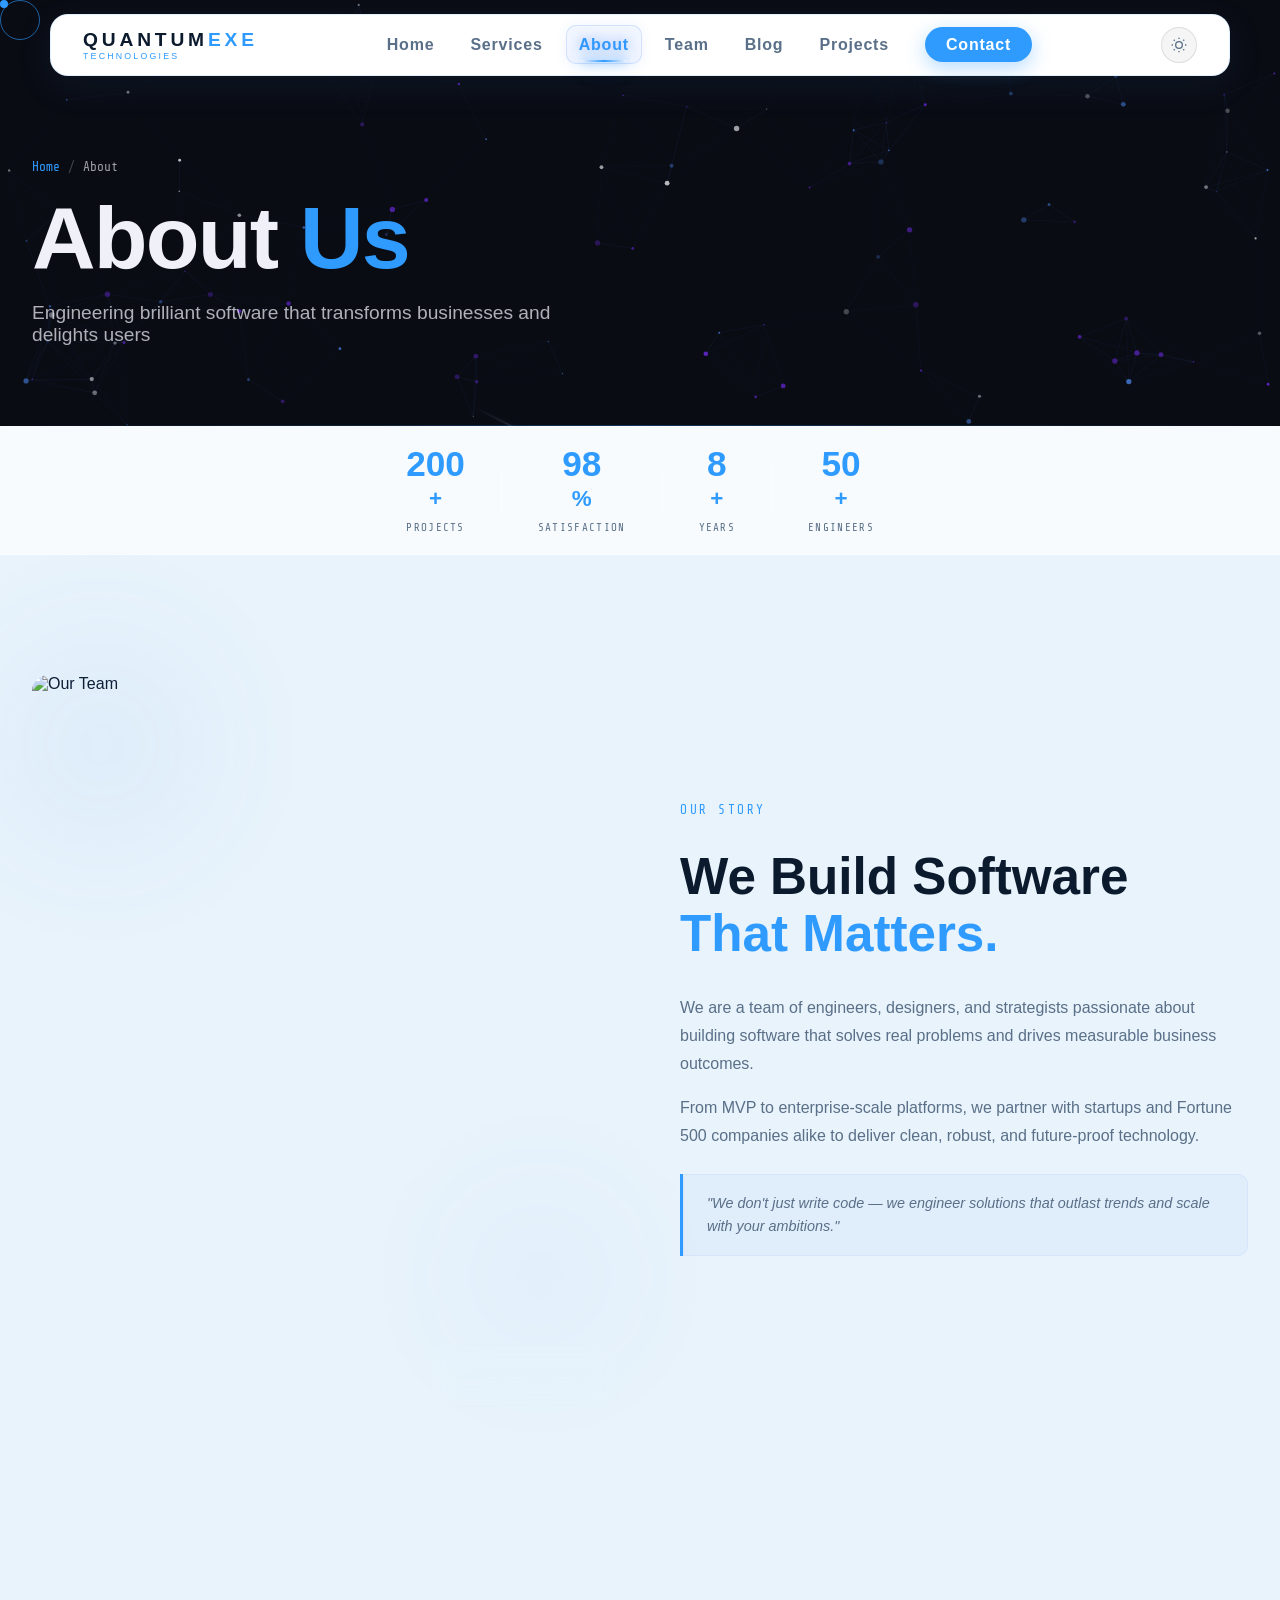
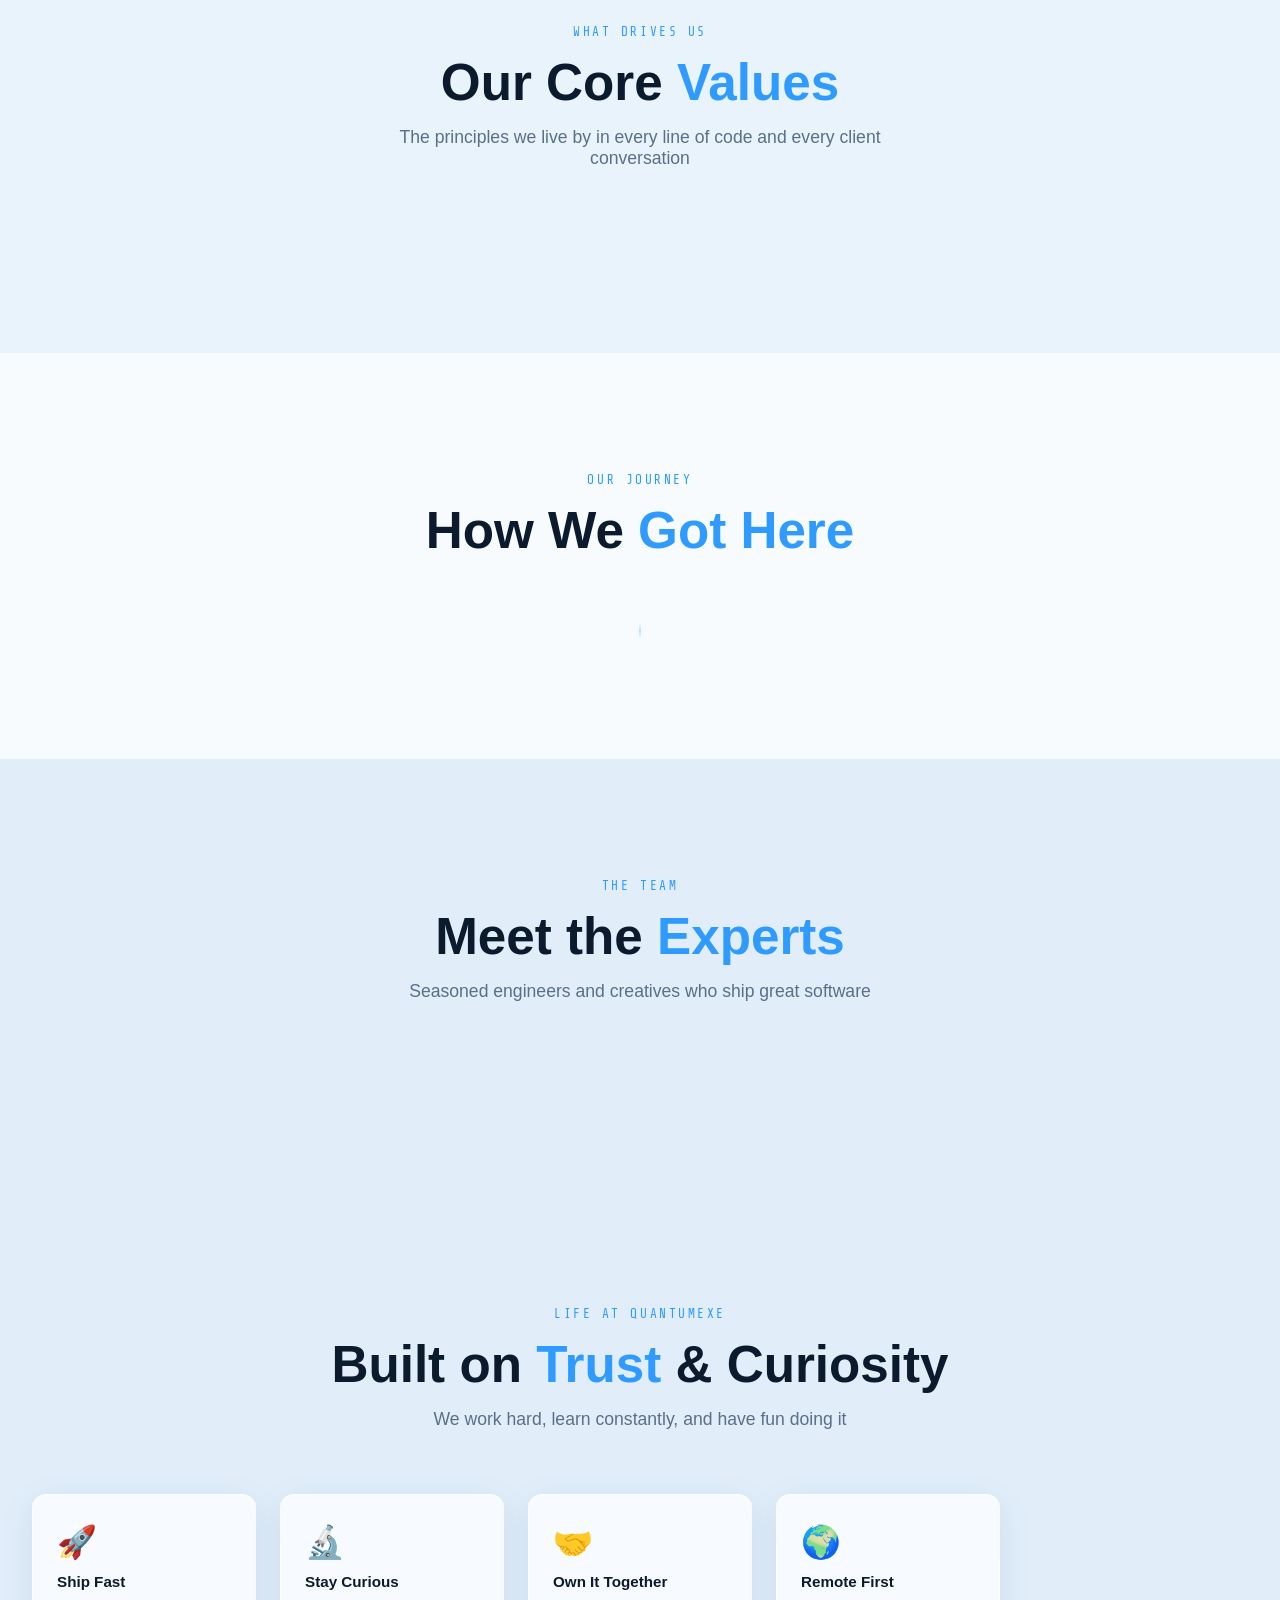
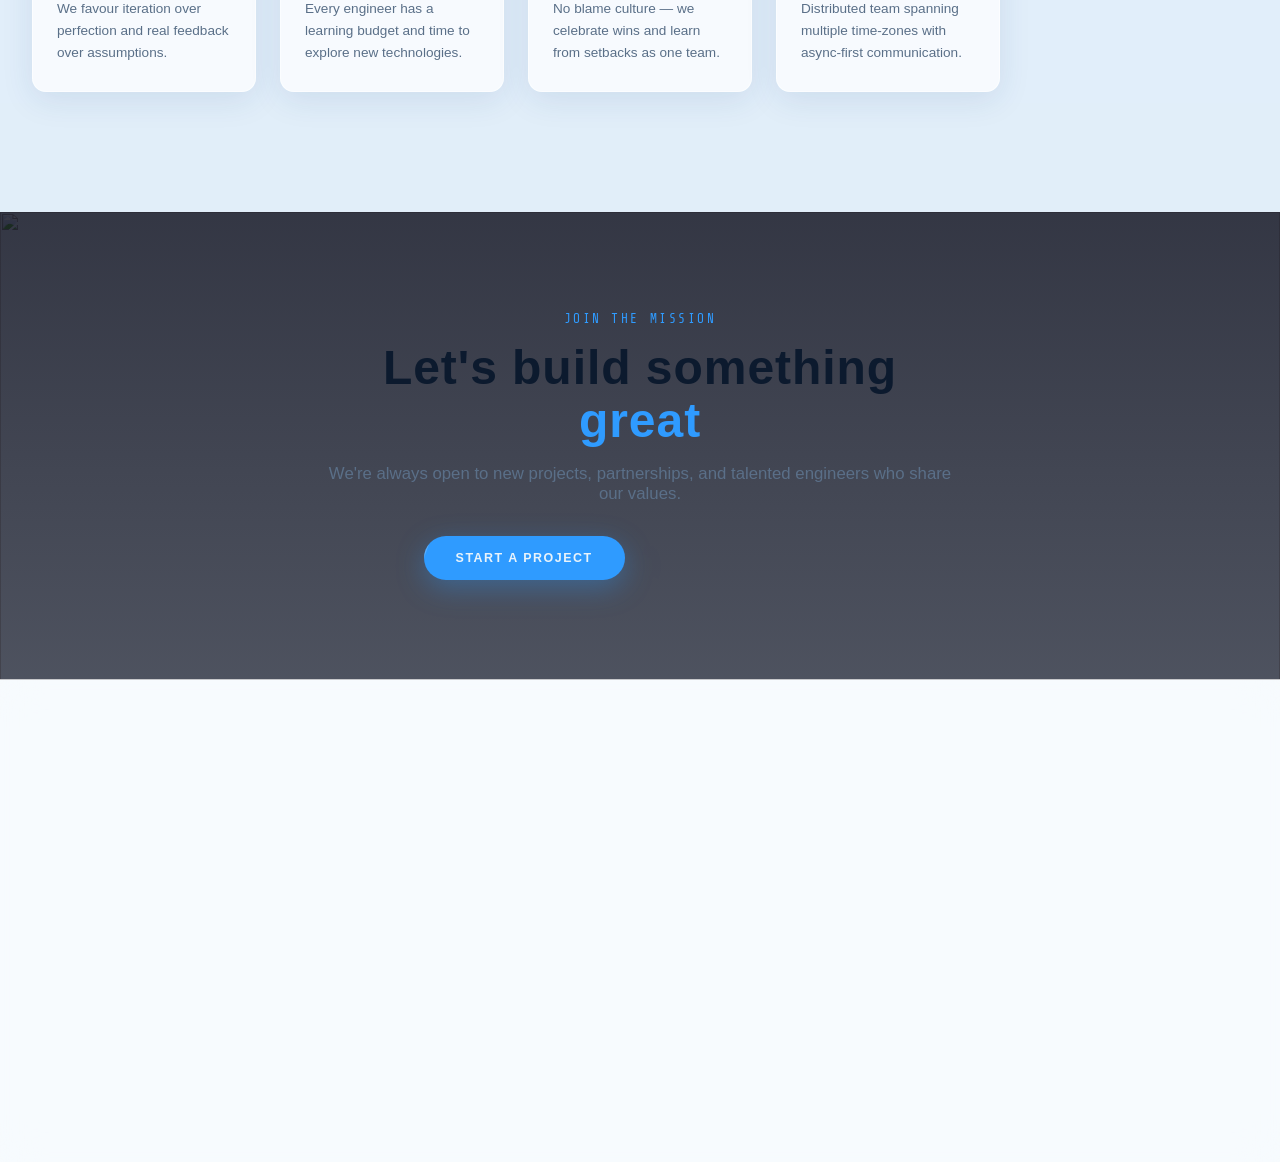
==== commit fd2b712b: "Ship Theme B polish, dark home, admin live draft, and favicons. Co-authored-by: Cursor <cursoragent@" ====
--- a/about.html
+++ b/about.html
@@ -5,6 +5,9 @@
   <meta charset="UTF-8">
   <meta name="viewport" content="width=device-width, initial-scale=1.0">
   <title>About Us | QUANTUMEXE Technologies</title>
+  <link rel="icon" href="assets/favicon.svg" type="image/svg+xml">
+  <link rel="icon" href="assets/favicon-32.png" type="image/png" sizes="32x32">
+  <link rel="apple-touch-icon" href="assets/apple-touch-icon.png" sizes="180x180">
   <link rel="preconnect" href="https://fonts.googleapis.com">
   <link rel="preconnect" href="https://fonts.gstatic.com" crossorigin>
   <link href="https://fonts.googleapis.com/css2?family=Orbitron:wght@400;600;700;900&family=Rajdhani:wght@300;400;500;600;700&family=Share+Tech+Mono&display=swap" rel="stylesheet">
--- a/styles.css
+++ b/styles.css
@@ -25,18 +25,23 @@
   color-scheme: dark;
 }
 
-/* ══ LIGHT THEME ══ */
+/* ══ LIGHT THEME — Arctic Frost Glass ══ */
 html.light-theme {
-  --bg:           #f0f2f9;
-  --bg2:          #ffffff;
-  --bg3:          #e4e6f0;
-  --accent-glow:  rgba(79, 142, 247, 0.15);
-  --accent2-glow: rgba(123, 45, 255, 0.12);
-  --text:         #0d0e1c;
-  --text-muted:   #5a5b78;
-  --border:       rgba(0, 0, 0, 0.09);
-  --border-accent: rgba(79, 142, 247, 0.3);
-  --card-shadow:  0 2px 16px rgba(0,0,0,0.07);
+  --bg:           #e8f3fb;
+  --bg2:          rgba(255, 255, 255, 0.72);
+  --bg3:          rgba(225, 238, 250, 0.85);
+  --accent:       #2f9bff;
+  --accent2:      #5eb6ff;
+  --accent-glow:  rgba(47, 155, 255, 0.28);
+  --accent2-glow: rgba(94, 182, 255, 0.2);
+  --text:         #0c1a2e;
+  --text-muted:   #5a6f88;
+  --border:       rgba(255, 255, 255, 0.55);
+  --border-accent: rgba(47, 155, 255, 0.35);
+  --card-shadow:  0 8px 32px rgba(28, 70, 120, 0.1);
+  --glass:        rgba(255, 255, 255, 0.55);
+  --glass-strong: rgba(255, 255, 255, 0.78);
+  --glass-border: rgba(255, 255, 255, 0.7);
   color-scheme: light;
 }
 
@@ -71,18 +76,68 @@
 /* body */
 html.light-theme body { background: var(--bg); color: var(--text); }
 
-/* Header glass */
+/* Header — floating glass bar (home light) */
 html.light-theme .header {
-  background: rgba(240,242,249,0.75) !important;
-  border-bottom-color: rgba(0,0,0,0.07) !important;
-  box-shadow: 0 4px 24px rgba(0,0,0,0.06), inset 0 1px 0 rgba(255,255,255,0.8) !important;
-}
+  top: 14px;
+  left: 50%;
+  right: auto;
+  width: min(1180px, calc(100% - 28px));
+  transform: translateX(-50%);
+  padding: 12px 0;
+  border-radius: 18px;
+  background: rgba(255, 255, 255, 0.55) !important;
+  backdrop-filter: blur(22px) saturate(170%);
+  -webkit-backdrop-filter: blur(22px) saturate(170%);
+  border: 1px solid rgba(255, 255, 255, 0.72) !important;
+  border-bottom-color: rgba(255, 255, 255, 0.72) !important;
+  box-shadow:
+    0 10px 40px rgba(40, 90, 150, 0.12),
+    inset 0 1px 0 rgba(255, 255, 255, 0.9) !important;
+}
+
+/* Header — floating dark glass bar (home dark) */
+html:not(.light-theme) body:not(.subpage) .header,
+html:not(.light-theme) body:not(.subpage) .header.scrolled {
+  top: 14px;
+  left: 50%;
+  right: auto;
+  width: min(1180px, calc(100% - 28px));
+  transform: translateX(-50%);
+  padding: 12px 0;
+  border-radius: 18px;
+  background: rgba(12, 14, 28, 0.78) !important;
+  backdrop-filter: blur(22px) saturate(170%);
+  -webkit-backdrop-filter: blur(22px) saturate(170%);
+  border: 1px solid rgba(0, 200, 255, 0.22) !important;
+  border-bottom-color: rgba(0, 200, 255, 0.22) !important;
+  box-shadow:
+    0 12px 48px rgba(0, 0, 0, 0.45),
+    0 0 0 1px rgba(0, 168, 255, 0.08),
+    inset 0 1px 0 rgba(255, 255, 255, 0.08) !important;
+}
+html:not(.light-theme) body:not(.subpage) .header::before { display: none; }
 html.light-theme .header.scrolled {
-  background: rgba(240,242,249,0.95) !important;
-  border-bottom-color: rgba(79,142,247,0.2) !important;
-  box-shadow: 0 6px 32px rgba(0,0,0,0.1) !important;
+  background: rgba(255, 255, 255, 0.78) !important;
+  border-color: rgba(47, 155, 255, 0.22) !important;
+  border-bottom-color: rgba(47, 155, 255, 0.22) !important;
+  box-shadow:
+    0 12px 44px rgba(40, 90, 150, 0.14),
+    inset 0 1px 0 rgba(255, 255, 255, 0.95) !important;
 }
 html.light-theme .header::before { display: none; }
+
+/* Subpages sit over dark banners — keep the bar solid white (not frosted gray) */
+html.light-theme body.subpage .header,
+html.light-theme body.subpage .header.scrolled {
+  background: #ffffff !important;
+  border: 1px solid rgba(47, 155, 255, 0.14) !important;
+  border-bottom-color: rgba(47, 155, 255, 0.14) !important;
+  box-shadow:
+    0 10px 36px rgba(40, 90, 150, 0.12),
+    inset 0 1px 0 rgba(255, 255, 255, 1) !important;
+  backdrop-filter: none;
+  -webkit-backdrop-filter: none;
+}
 
 /* Nav links */
 html.light-theme .nav-link { color: var(--text-muted); }
@@ -97,9 +152,16 @@
   box-shadow: 0 0 12px rgba(79,142,247,0.1) !important;
 }
 html.light-theme .nav-link.nav-cta {
-  background: rgba(79,142,247,0.1);
-  border-color: rgba(79,142,247,0.4);
-  box-shadow: none;
+  background: var(--accent);
+  color: #ffffff;
+  border-color: transparent;
+  box-shadow: 0 6px 20px rgba(47, 155, 255, 0.35);
+  border-radius: 999px;
+}
+html.light-theme .nav-link.nav-cta:hover {
+  background: #1f8af0;
+  color: #ffffff;
+  box-shadow: 0 8px 28px rgba(47, 155, 255, 0.45);
 }
 html.light-theme .hamburger span { background: var(--text); }
 html.light-theme .theme-toggle {
@@ -107,30 +169,69 @@
   border-color: rgba(0,0,0,0.1);
 }
 
-/* Loader */
-html.light-theme .loader { background: var(--bg2); }
+/* Loader — solid cover (no see-through to the page behind) */
+html.light-theme .loader {
+  background: #e8f3fb;
+  opacity: 1;
+}
+html.light-theme .loader-scanlines {
+  background: repeating-linear-gradient(
+    0deg,
+    transparent,
+    transparent 2px,
+    rgba(47, 155, 255, 0.06) 2px,
+    rgba(47, 155, 255, 0.06) 4px
+  );
+}
+html.light-theme .loader-bar-wrap {
+  background: rgba(12, 26, 46, 0.12);
+}
 
 /* Noise overlay — hidden in light */
 html.light-theme .noise-overlay { opacity: 0; }
 
-/* Hero */
-html.light-theme .hero-section { background: var(--bg); }
+/* Hero — frost atmosphere */
+html.light-theme .hero-section { background: transparent; }
+html.light-theme .hero { background: transparent; }
 html.light-theme .hero-title   { color: var(--text); }
 html.light-theme .hero-subtitle { color: var(--text-muted); }
-html.light-theme .hero-badge   { background: rgba(79,142,247,0.08); border-color: rgba(79,142,247,0.2); color: var(--text-muted); }
+html.light-theme .hero-badge   {
+  background: rgba(255, 255, 255, 0.5);
+  border-color: rgba(47, 155, 255, 0.28);
+  color: var(--accent);
+  backdrop-filter: blur(12px);
+  -webkit-backdrop-filter: blur(12px);
+  box-shadow: 0 4px 20px rgba(40, 90, 150, 0.08);
+}
 html.light-theme .stat-val     { color: var(--accent); }
 html.light-theme .stat-label   { color: var(--text-muted); }
-html.light-theme .stat-divider { background: var(--border); }
+html.light-theme .stat-divider { background: rgba(47, 155, 255, 0.2); }
 html.light-theme .hero-scroll-indicator { color: var(--text-muted); }
-html.light-theme #particles-canvas { opacity: 0.25; filter: invert(1) hue-rotate(180deg); }
-
-/* Tapes */
-html.light-theme .marquee-wrap   { background: var(--bg3); border-color: var(--border); }
-html.light-theme .tech-tape-wrap { background: var(--bg2); border-color: var(--border); }
+html.light-theme #particles-canvas { opacity: 0.2; filter: invert(0.1) hue-rotate(180deg); }
+html.light-theme .glitch-line { text-shadow: none; }
+html.light-theme .glitch-line.accent {
+  color: var(--accent);
+  text-shadow: 0 0 40px rgba(47, 155, 255, 0.35);
+}
+html.light-theme .hero-noise { opacity: 0.015; }
+
+/* Tapes — frosted glass strips */
+html.light-theme .marquee-wrap   {
+  background: rgba(255, 255, 255, 0.45);
+  border-color: rgba(255, 255, 255, 0.65);
+  backdrop-filter: blur(14px) saturate(150%);
+  -webkit-backdrop-filter: blur(14px) saturate(150%);
+}
+html.light-theme .tech-tape-wrap {
+  background: rgba(255, 255, 255, 0.55);
+  border-color: rgba(255, 255, 255, 0.7);
+  backdrop-filter: blur(14px) saturate(150%);
+  -webkit-backdrop-filter: blur(14px) saturate(150%);
+}
 html.light-theme .marquee-track  { color: var(--text-muted); }
-html.light-theme .tech-item      { border-right-color: var(--border); }
+html.light-theme .tech-item      { border-right-color: rgba(47, 155, 255, 0.12); }
 html.light-theme .tech-item span { color: var(--text-muted); }
-html.light-theme .tech-item:hover{ background: rgba(0,0,0,0.04); }
+html.light-theme .tech-item:hover{ background: rgba(47, 155, 255, 0.08); }
 
 /* Section headings */
 html.light-theme .s-tag    { color: var(--accent); }
@@ -260,12 +361,18 @@
 }
 html.light-theme .btn-ghost:hover { background: var(--accent); color: #fff; }
 html.light-theme .btn-outline {
-  border-color: rgba(13, 14, 28, 0.28);
-  color: var(--text);
+  border-color: rgba(47, 155, 255, 0.35);
+  color: var(--accent);
+  background: rgba(255, 255, 255, 0.45);
+  backdrop-filter: blur(12px);
+  -webkit-backdrop-filter: blur(12px);
+  border-radius: 999px;
+  box-shadow: 0 4px 18px rgba(40, 90, 150, 0.08);
 }
 html.light-theme .btn-outline:hover {
   border-color: var(--accent);
-  color: var(--accent);
+  color: #fff;
+  background: var(--accent);
 }
 
 /* Service cards keep white outline buttons on dark image overlays */
@@ -294,19 +401,27 @@
   background: rgba(0, 0, 0, 0.1);
 }
 
-/* Mobile nav */
-html.light-theme .nav {
-  background: rgba(240, 242, 249, 0.98) !important;
-  border-left-color: rgba(0, 0, 0, 0.07) !important;
-}
+/* Mobile nav close control (panel background is scoped under ≤768px) */
 html.light-theme .nav-close { color: var(--text); }
 
 /* ─── Reset ─── */
 *, *::before, *::after { box-sizing: border-box; margin: 0; padding: 0; }
 
 html {
-  scroll-behavior: auto; /* GSAP handles smooth scroll; avoids fighting hash jumps */
+  scroll-behavior: smooth;
   scroll-padding-top: 96px; /* offset for fixed header */
+}
+
+/* Anchor targets clear the fixed navbar (≈ header height + breathing room) */
+#home,
+#services,
+#reviews,
+#about,
+#team,
+#news,
+#projects,
+#contact {
+  scroll-margin-top: 96px;
 }
 
 body {
@@ -319,6 +434,17 @@
 
 a { text-decoration: none; color: inherit; }
 img { display: block; width: 100%; height: 100%; object-fit: cover; }
+
+/* Logos must not inherit the global stretch rule */
+.logo-mark-img,
+.qe-logo-img,
+.logo-img-el {
+  width: auto;
+  height: auto;
+  max-width: none;
+  object-fit: contain;
+  image-rendering: auto;
+}
 ul { list-style: none; }
 
 .container {
@@ -359,12 +485,13 @@
   position: fixed;
   inset: 0;
   z-index: 9998;
-  background: var(--bg);
+  background: #07070d;
   display: flex;
   align-items: center;
   justify-content: center;
   flex-direction: column;
   transition: opacity 0.8s var(--ease), visibility 0.8s;
+  isolation: isolate;
 }
 
 .loader.hidden { opacity: 0; visibility: hidden; pointer-events: none; }
@@ -510,6 +637,20 @@
   justify-content: center;
   clip-path: polygon(50% 0%, 100% 25%, 100% 75%, 50% 100%, 0% 75%, 0% 25%);
   transition: clip-path 0.3s var(--ease);
+}
+
+.logo-mark-img {
+  width: 44px;
+  height: 48px;
+  object-fit: contain;
+  flex-shrink: 0;
+  display: block;
+  filter: drop-shadow(0 0 8px rgba(0, 220, 255, 0.35));
+}
+
+a.logo > .logo-mark { display: none; }
+html.light-theme .logo-mark-img {
+  filter: drop-shadow(0 2px 6px rgba(20, 70, 130, 0.2)) drop-shadow(0 0 8px rgba(0, 220, 255, 0.4));
 }
 
 .logo:hover .logo-mark { clip-path: polygon(0 0, 100% 0, 100% 100%, 0 100%); }
@@ -3631,6 +3772,7 @@
   /* Layout */
   .container { padding: 0 18px; }
   .section-pad { padding: 72px 0; }
+  body { overflow-x: clip; }
 
   /* Header — drop backdrop-filter so fixed mobile nav uses the viewport */
   .header,
@@ -3643,8 +3785,21 @@
   }
   html.light-theme .header,
   html.light-theme .header.scrolled {
+    top: 0 !important;
+    left: 0 !important;
+    right: 0 !important;
+    width: 100% !important;
+    transform: none !important;
+    border-radius: 0 !important;
+    background: #ffffff !important;
+    border: none !important;
+    border-bottom: 1px solid rgba(47, 155, 255, 0.12) !important;
     backdrop-filter: none !important;
     -webkit-backdrop-filter: none !important;
+  }
+  html.light-theme body.subpage .header,
+  html.light-theme body.subpage .header.scrolled {
+    background: #ffffff !important;
   }
   .header-inner { gap: 10px; }
   .theme-toggle { margin-left: auto; }
@@ -3674,6 +3829,10 @@
     z-index: 1200;
     pointer-events: none;
   }
+  html.light-theme .nav {
+    background: rgba(240, 242, 249, 0.98) !important;
+    border-left-color: rgba(0, 0, 0, 0.07) !important;
+  }
   .nav.open {
     transform: translateX(0);
     pointer-events: auto;
@@ -4059,8 +4218,30 @@
 html.light-theme .contact-section {
   background: rgba(248, 249, 255, 0.82) !important;
 }
-html.light-theme .marquee-wrap  { background: rgba(228, 230, 240, 0.88) !important; }
-html.light-theme .tech-tape-wrap{ background: rgba(240, 242, 249, 0.84) !important; }
+html.light-theme .marquee-wrap {
+  background: rgba(255, 255, 255, 0.52) !important;
+  border-top: 1px solid rgba(255, 255, 255, 0.75) !important;
+  border-bottom: 1px solid rgba(47, 155, 255, 0.1);
+}
+html.light-theme .tech-tape-wrap {
+  background: rgba(255, 255, 255, 0.62) !important;
+  border-bottom: 1px solid rgba(255, 255, 255, 0.8) !important;
+}
+html.light-theme .home-landing .home-tape {
+  border-radius: 0;
+  backdrop-filter: blur(16px) saturate(150%);
+  -webkit-backdrop-filter: blur(16px) saturate(150%);
+}
+html.light-theme .marquee-track .dot {
+  color: #2f9bff;
+  font-size: 0.35rem;
+}
+html.light-theme .tech-item img {
+  filter: none;
+}
+html.light-theme .tech-item img[alt="Next.js"] {
+  filter: brightness(0.18);
+}
 html.light-theme .footer        { background: rgba(243, 244, 252, 0.92) !important; }
 
 /* ── 5. Visible galaxy gap between every section pair ── */
@@ -4115,3 +4296,1055 @@
   z-index: 0;
   pointer-events: none;
 }
+
+/* ═══════════════════════════════════════════════════════════════
+   ARCTIC FROST GLASS — Theme B home layout (light theme)
+═══════════════════════════════════════════════════════════════ */
+
+.frost-sky { display: none; }
+.hero-shell { width: 100%; max-width: 1180px; margin: 0 auto; padding: 0 24px; position: relative; z-index: 2; }
+.hero-split { display: block; }
+.hero-visual,
+.frost-features,
+.frost-stats { display: none; }
+
+html.light-theme .frost-sky {
+  display: block;
+  position: fixed;
+  inset: 0;
+  z-index: -2;
+  pointer-events: none;
+  background-color: #d9eaf8;
+  background-image:
+    linear-gradient(180deg, rgba(232, 243, 251, 0.55) 0%, rgba(245, 250, 255, 0.72) 45%, rgba(236, 245, 252, 0.88) 100%),
+    url("https://images.unsplash.com/photo-1483728642387-6c3bdddeba57?auto=format&fit=crop&w=2400&q=80");
+  background-size: cover;
+  background-position: center 30%;
+  filter: saturate(1.05) brightness(1.08);
+}
+
+html.light-theme {
+  background: #e3f0fa !important;
+  --font-display: 'Outfit', sans-serif;
+  --font-body: 'Outfit', sans-serif;
+}
+
+html.light-theme body,
+html.light-theme .hero-sub,
+html.light-theme .nav-link,
+html.light-theme .btn {
+  font-family: 'Outfit', sans-serif;
+}
+
+html.light-theme .hero-3d-canvas,
+html.light-theme .hero-canvas {
+  opacity: 0.12 !important;
+  filter: brightness(1.4) saturate(0.3) !important;
+}
+
+html.light-theme .hero-floats,
+html.light-theme .hero-noise,
+html.light-theme .hero-scroll-indicator {
+  display: none !important;
+}
+
+/* Show scrolling tapes under hero (Theme B) */
+html.light-theme .home-landing .home-tape {
+  display: block !important;
+  margin-top: 8px;
+}
+
+html.light-theme .home-landing {
+  height: auto;
+  min-height: 100svh;
+  overflow: visible;
+  padding: 110px 0 48px;
+  display: block;
+}
+
+html.light-theme .frost-hero {
+  flex: none;
+  height: auto;
+  min-height: 0;
+  align-items: stretch;
+  justify-content: flex-start;
+  text-align: left;
+  padding: 0;
+  overflow: visible;
+}
+
+html.light-theme .hero-shell {
+  padding: 28px;
+  border-radius: 28px;
+  background: rgba(255, 255, 255, 0.38);
+  border: 1px solid rgba(255, 255, 255, 0.72);
+  box-shadow:
+    0 24px 80px rgba(35, 80, 130, 0.12),
+    inset 0 1px 0 rgba(255, 255, 255, 0.85);
+  backdrop-filter: blur(28px) saturate(165%);
+  -webkit-backdrop-filter: blur(28px) saturate(165%);
+}
+
+html.light-theme .hero-split {
+  display: grid;
+  grid-template-columns: 1.05fr 0.95fr;
+  gap: 28px;
+  align-items: center;
+}
+
+html.light-theme .hero-content {
+  max-width: none;
+  margin: 0;
+  padding: 8px 8px 8px 12px;
+  border: none;
+  background: transparent;
+  box-shadow: none;
+  backdrop-filter: none;
+  -webkit-backdrop-filter: none;
+  border-radius: 0;
+  text-align: left;
+}
+
+html.light-theme .hero-badge {
+  margin-bottom: 18px;
+  background: rgba(255, 255, 255, 0.55);
+  border-color: rgba(47, 155, 255, 0.25);
+}
+
+html.light-theme .hero-title { margin-bottom: 16px; }
+
+html.light-theme .glitch-line {
+  font-family: 'Outfit', sans-serif;
+  font-size: clamp(2.4rem, 5.2vw, 4.4rem);
+  font-weight: 800;
+  letter-spacing: -0.02em;
+  line-height: 1.02;
+  color: #0c1a2e;
+  text-shadow: none;
+}
+
+html.light-theme .glitch-line::before,
+html.light-theme .glitch-line::after { display: none !important; }
+
+html.light-theme .glitch-line.accent {
+  color: #2f9bff;
+  text-shadow: 0 0 28px rgba(47, 155, 255, 0.28);
+}
+
+html.light-theme .hero-sub {
+  max-width: 34rem;
+  margin: 0 0 28px;
+  font-size: 1.05rem;
+  line-height: 1.55;
+  color: #5a6f88;
+}
+
+html.light-theme .hero-cta {
+  justify-content: flex-start;
+  gap: 12px;
+  flex-wrap: wrap;
+}
+
+html.light-theme .hero-cta .btn {
+  border-radius: 999px;
+  padding: 14px 26px;
+  font-family: 'Outfit', sans-serif;
+  letter-spacing: 0.04em;
+}
+
+html.light-theme .btn-arrow {
+  margin-left: 6px;
+  font-size: 1.05em;
+  line-height: 1;
+}
+
+html.light-theme .hero-visual {
+  display: flex;
+  align-items: center;
+  justify-content: center;
+  min-height: 340px;
+}
+
+html.light-theme .qe-stage {
+  position: relative;
+  width: min(420px, 100%);
+  aspect-ratio: 1 / 1.1;
+  display: grid;
+  place-items: center;
+  isolate: isolate;
+}
+
+html.light-theme .qe-stage::before {
+  content: "";
+  position: absolute;
+  inset: 10% 5% 18%;
+  background:
+    radial-gradient(circle at 70% 28%, rgba(120, 200, 255, 0.22), transparent 34%),
+    radial-gradient(circle at 35% 60%, rgba(180, 220, 255, 0.12), transparent 40%);
+  filter: blur(2px);
+  z-index: 0;
+  pointer-events: none;
+}
+
+html.light-theme .qe-ring {
+  position: absolute;
+  left: 50%;
+  bottom: 6%;
+  border-radius: 50%;
+  border: 1.5px solid rgba(47, 155, 255, 0.28);
+  box-shadow:
+    0 0 18px rgba(47, 155, 255, 0.16),
+    inset 0 0 18px rgba(255, 255, 255, 0.25);
+  transform: translateX(-50%) scaleY(0.34);
+  transform-origin: center;
+  animation: qePulse 6s ease-in-out infinite;
+  z-index: 1;
+}
+html.light-theme .qe-ring-1 { width: 92%; height: 92%; animation-delay: 0s; opacity: 0.55; }
+html.light-theme .qe-ring-2 { width: 74%; height: 74%; animation-delay: 0.35s; border-color: rgba(47, 155, 255, 0.34); }
+html.light-theme .qe-ring-3 { width: 56%; height: 56%; animation-delay: 0.7s; border-color: rgba(47, 155, 255, 0.4); }
+html.light-theme .qe-ring-4 { width: 38%; height: 38%; animation-delay: 1.05s; border-color: rgba(0, 210, 255, 0.5); }
+
+@keyframes qePulse {
+  0%, 100% { opacity: 0.65; }
+  50% { opacity: 1; }
+}
+
+html.light-theme .qe-emblem {
+  display: none;
+}
+
+html.light-theme .qe-logo-img {
+  position: relative;
+  z-index: 3;
+  width: min(340px, 82%);
+  height: auto;
+  max-height: 380px;
+  display: block;
+  margin-bottom: 8%;
+  animation: qeFloat 4.5s ease-in-out infinite;
+  filter:
+    drop-shadow(0 22px 36px rgba(25, 80, 140, 0.28))
+    drop-shadow(0 0 22px rgba(0, 230, 255, 0.35));
+  object-fit: contain;
+  object-position: center;
+  background: transparent;
+  overflow: visible;
+}
+
+html.light-theme .qe-floor-glow {
+  position: absolute;
+  bottom: 4%;
+  left: 50%;
+  width: 78%;
+  height: 22%;
+  transform: translateX(-50%);
+  background: radial-gradient(ellipse, rgba(47, 155, 255, 0.55), rgba(0, 210, 255, 0.18) 42%, transparent 72%);
+  filter: blur(12px);
+  z-index: 1;
+  pointer-events: none;
+}
+
+@keyframes qeFloat {
+  0%, 100% { transform: translateY(0); }
+  50% { transform: translateY(-12px); }
+}
+
+html.light-theme .frost-features {
+  display: grid;
+  grid-template-columns: repeat(4, 1fr);
+  gap: 14px;
+  margin-top: 28px;
+}
+
+html.light-theme .frost-card {
+  position: relative;
+  display: flex;
+  flex-direction: column;
+  gap: 8px;
+  padding: 18px 16px 20px;
+  min-height: 148px;
+  border-radius: 18px;
+  background: rgba(255, 255, 255, 0.48);
+  border: 1px solid rgba(255, 255, 255, 0.78);
+  box-shadow: 0 10px 30px rgba(35, 80, 130, 0.08);
+  backdrop-filter: blur(16px);
+  -webkit-backdrop-filter: blur(16px);
+  color: #0c1a2e;
+  transition: transform 0.25s var(--ease), box-shadow 0.25s, border-color 0.25s;
+}
+
+html.light-theme .frost-card:hover {
+  transform: translateY(-4px);
+  border-color: rgba(47, 155, 255, 0.45);
+  box-shadow: 0 16px 40px rgba(35, 80, 130, 0.14);
+}
+
+html.light-theme .frost-card-icon {
+  width: 40px;
+  height: 40px;
+  border-radius: 50%;
+  display: inline-flex;
+  align-items: center;
+  justify-content: center;
+  background: rgba(47, 155, 255, 0.12);
+  color: #2f9bff;
+  font-size: 0.9rem;
+  font-weight: 700;
+  margin-bottom: 4px;
+}
+
+html.light-theme .frost-card strong {
+  font-size: 0.82rem;
+  letter-spacing: 0.04em;
+  text-transform: uppercase;
+}
+
+html.light-theme .frost-card p {
+  font-size: 0.84rem;
+  line-height: 1.4;
+  color: #5a6f88;
+  margin: 0;
+}
+
+html.light-theme .frost-card-go {
+  position: absolute;
+  right: 14px;
+  bottom: 14px;
+  width: 28px;
+  height: 28px;
+  border-radius: 50%;
+  border: 1px solid rgba(47, 155, 255, 0.35);
+  color: #2f9bff;
+  display: grid;
+  place-items: center;
+  font-size: 0.9rem;
+}
+
+html.light-theme .frost-stats {
+  display: grid;
+  grid-template-columns: repeat(4, 1fr);
+  gap: 0;
+  margin-top: 16px;
+  padding: 14px 8px;
+  border-radius: 16px;
+  background: rgba(255, 255, 255, 0.42);
+  border: 1px solid rgba(255, 255, 255, 0.7);
+  backdrop-filter: blur(14px);
+  -webkit-backdrop-filter: blur(14px);
+}
+
+html.light-theme .frost-stat {
+  display: flex;
+  align-items: center;
+  justify-content: center;
+  gap: 10px;
+  padding: 6px 12px;
+  color: #0c1a2e;
+  font-size: 0.92rem;
+  border-right: 1px solid rgba(47, 155, 255, 0.15);
+}
+html.light-theme .frost-stat:last-child { border-right: none; }
+html.light-theme .frost-stat b { color: #2f9bff; font-weight: 700; }
+html.light-theme .frost-stat-icon { color: #2f9bff; font-size: 0.7rem; }
+
+/* Rest of page glass surfaces */
+html.light-theme .games-section,
+html.light-theme .countdown-section,
+html.light-theme .team-section,
+html.light-theme .projects-section {
+  background: rgba(255, 255, 255, 0.42) !important;
+  backdrop-filter: blur(16px) saturate(150%);
+  -webkit-backdrop-filter: blur(16px) saturate(150%);
+}
+
+html.light-theme .about-section,
+html.light-theme .news-section,
+html.light-theme .contact-section {
+  background: rgba(255, 255, 255, 0.52) !important;
+  backdrop-filter: blur(18px) saturate(155%);
+  -webkit-backdrop-filter: blur(18px) saturate(155%);
+}
+
+html.light-theme .footer {
+  background: rgba(255, 255, 255, 0.7) !important;
+  backdrop-filter: blur(20px);
+  -webkit-backdrop-filter: blur(20px);
+}
+
+html.light-theme .team-card,
+html.light-theme .news-card,
+html.light-theme .project-card,
+html.light-theme .about-badge-card {
+  background: rgba(255, 255, 255, 0.55) !important;
+  border: 1px solid rgba(255, 255, 255, 0.75);
+  box-shadow: 0 10px 36px rgba(35, 80, 130, 0.1);
+  backdrop-filter: blur(14px);
+  -webkit-backdrop-filter: blur(14px);
+  border-radius: 18px;
+}
+
+html.light-theme .contact-section .contact-grid {
+  padding: 28px;
+  background: rgba(255, 255, 255, 0.55);
+  border: 1px solid rgba(255, 255, 255, 0.75);
+  border-radius: 20px;
+  box-shadow: 0 10px 36px rgba(35, 80, 130, 0.1);
+  backdrop-filter: blur(16px);
+  -webkit-backdrop-filter: blur(16px);
+}
+
+html.light-theme .btn-primary {
+  border-radius: 999px;
+  box-shadow: 0 8px 28px rgba(47, 155, 255, 0.35);
+}
+
+@media (max-width: 1024px) {
+  html.light-theme .hero-split { grid-template-columns: 1fr; gap: 18px; }
+  html.light-theme .hero-visual { min-height: 240px; order: -1; }
+  html.light-theme .frost-features { grid-template-columns: repeat(2, 1fr); }
+  html.light-theme .frost-stats { grid-template-columns: repeat(2, 1fr); }
+  html.light-theme .frost-stat:nth-child(2) { border-right: none; }
+  html.light-theme .frost-stat { border-bottom: 1px solid rgba(47, 155, 255, 0.12); }
+  html.light-theme .frost-stat:nth-last-child(-n+2) { border-bottom: none; }
+  html.light-theme .hero-content {
+    text-align: center;
+    padding: 4px 0 0;
+    align-items: center;
+  }
+  html.light-theme .hero-sub { margin-left: auto; margin-right: auto; }
+  html.light-theme .hero-cta { justify-content: center; }
+}
+
+@media (max-width: 768px) {
+  html.light-theme .home-landing {
+    padding: calc(72px + env(safe-area-inset-top, 0px)) 0 calc(20px + env(safe-area-inset-bottom, 0px));
+    min-height: 0;
+    height: auto;
+    overflow-x: clip;
+  }
+  html.light-theme .hero-shell {
+    padding: 16px 12px 18px;
+    border-radius: 18px;
+    max-width: 100%;
+  }
+  html.light-theme .frost-hero { overflow: visible; }
+  html.light-theme .hero-split { gap: 10px; }
+  html.light-theme .hero-visual {
+    min-height: 200px;
+    max-width: 100%;
+  }
+  html.light-theme .qe-stage {
+    width: min(240px, 72vw);
+    aspect-ratio: 1 / 1.05;
+  }
+  html.light-theme .qe-logo-img {
+    width: min(200px, 58vw);
+    max-height: 220px;
+    margin-bottom: 4%;
+  }
+  html.light-theme .qe-ring {
+    border-width: 1px;
+  }
+  html.light-theme .glitch-line {
+    font-size: clamp(1.75rem, 9.5vw, 2.55rem);
+    line-height: 1.05;
+  }
+  html.light-theme .hero-sub {
+    font-size: 0.95rem;
+    max-width: 32rem;
+    margin-bottom: 20px;
+    padding: 0 4px;
+  }
+  html.light-theme .hero-cta {
+    flex-direction: column;
+    align-items: stretch;
+    width: 100%;
+    gap: 10px;
+  }
+  html.light-theme .hero-cta .btn {
+    width: 100%;
+    max-width: none;
+    justify-content: center;
+    min-height: 48px;
+    padding: 14px 20px;
+  }
+  html.light-theme .frost-features {
+    grid-template-columns: 1fr;
+    gap: 10px;
+    margin-top: 16px;
+  }
+  html.light-theme .frost-card {
+    padding: 16px 16px 14px;
+    min-height: 0;
+  }
+  html.light-theme .frost-card p {
+    font-size: 0.88rem;
+  }
+
+  /* Tapes — compact, no sideways page scroll */
+  html.light-theme .home-landing .home-tape {
+    margin-top: 10px;
+    width: 100%;
+    max-width: 100vw;
+    overflow: hidden;
+  }
+  html.light-theme .marquee-wrap,
+  html.light-theme .tech-tape-wrap {
+    padding: 10px 0;
+    border-radius: 0;
+  }
+  html.light-theme .marquee-track {
+    gap: 22px;
+    font-size: 0.58rem;
+    letter-spacing: 0.14em;
+  }
+  html.light-theme .tech-item {
+    padding: 2px 14px;
+    gap: 8px;
+  }
+  html.light-theme .tech-item img {
+    width: 22px;
+    height: 22px;
+  }
+  html.light-theme .tech-item span {
+    font-size: 0.58rem;
+  }
+
+  /* Header / logo brand on narrow screens */
+  html.light-theme .header,
+  html.light-theme .header.scrolled {
+    padding-top: calc(12px + env(safe-area-inset-top, 0px));
+    padding-bottom: 12px;
+  }
+  html.light-theme .logo-mark-img {
+    width: 36px;
+    height: 40px;
+  }
+  html.light-theme .logo-title {
+    font-size: 0.82rem;
+    letter-spacing: 0.06em;
+  }
+  html.light-theme .logo-sub {
+    font-size: 0.45rem;
+  }
+  html.light-theme .logo-text-wrap {
+    min-width: 0;
+    max-width: min(46vw, 190px);
+  }
+  html.light-theme .logo-title,
+  html.light-theme .logo-sub {
+    overflow: hidden;
+    text-overflow: ellipsis;
+    white-space: nowrap;
+  }
+
+  /* Lighter blur on phones for smoother scroll */
+  html.light-theme .hero-shell,
+  html.light-theme .frost-card,
+  html.light-theme .marquee-wrap,
+  html.light-theme .tech-tape-wrap {
+    backdrop-filter: blur(12px) saturate(140%);
+    -webkit-backdrop-filter: blur(12px) saturate(140%);
+  }
+
+  html.light-theme .contact-section .contact-grid {
+    padding: 18px 14px;
+    border-radius: 16px;
+  }
+  html.light-theme .footer-grid {
+    grid-template-columns: 1fr;
+    gap: 24px;
+  }
+}
+
+@media (max-width: 480px) {
+  html.light-theme .home-landing {
+    padding: calc(64px + env(safe-area-inset-top, 0px)) 0 16px;
+  }
+  html.light-theme .hero-shell {
+    padding: 12px 10px 14px;
+    border-radius: 16px;
+  }
+  html.light-theme .hero-visual { min-height: 170px; }
+  html.light-theme .qe-stage { width: min(200px, 68vw); }
+  html.light-theme .qe-logo-img {
+    width: min(168px, 54vw);
+    max-height: 190px;
+  }
+  html.light-theme .glitch-line {
+    font-size: clamp(1.55rem, 10vw, 2.15rem);
+  }
+  html.light-theme .hero-badge {
+    font-size: 0.58rem;
+    letter-spacing: 0.04em;
+    padding: 6px 10px;
+  }
+  html.light-theme .hero-sub {
+    font-size: 0.9rem;
+    margin-bottom: 16px;
+  }
+  html.light-theme .frost-card-icon {
+    width: 36px;
+    height: 36px;
+    font-size: 0.95rem;
+  }
+  html.light-theme .logo-sub { display: none; }
+  html.light-theme .logo-text-wrap { max-width: min(42vw, 150px); }
+}
+
+/* ═══════════════════════════════════════════════════════════════
+   OBSIDIAN CYAN GLASS — Theme B home layout (dark theme)
+   Same structure as light Theme B; dark glass + cyan accents
+═══════════════════════════════════════════════════════════════ */
+
+html:not(.light-theme) .frost-sky {
+  display: block;
+  position: fixed;
+  inset: 0;
+  z-index: -2;
+  pointer-events: none;
+  background:
+    radial-gradient(ellipse 80% 50% at 70% 20%, rgba(0, 140, 255, 0.16), transparent 55%),
+    radial-gradient(ellipse 60% 40% at 20% 80%, rgba(0, 220, 255, 0.08), transparent 50%),
+    linear-gradient(180deg, #07070d 0%, #0a0e1a 45%, #07070d 100%);
+}
+
+html:not(.light-theme) body {
+  --font-display: 'Outfit', sans-serif;
+  --font-body: 'Outfit', sans-serif;
+  background: #07070d;
+  font-family: 'Outfit', sans-serif;
+}
+
+html:not(.light-theme) .hero-sub,
+html:not(.light-theme) .nav-link,
+html:not(.light-theme) .btn {
+  font-family: 'Outfit', sans-serif;
+}
+
+html:not(.light-theme) .home-landing .hero-3d-canvas,
+html:not(.light-theme) .home-landing .hero-canvas {
+  opacity: 0.35 !important;
+  filter: saturate(0.85) brightness(0.9) !important;
+}
+
+html:not(.light-theme) .home-landing .hero-floats,
+html:not(.light-theme) .home-landing .hero-noise,
+html:not(.light-theme) .home-landing .hero-scroll-indicator {
+  display: none !important;
+}
+
+html:not(.light-theme) .home-landing .home-tape {
+  display: block !important;
+  margin-top: 8px;
+}
+
+html:not(.light-theme) .home-landing {
+  height: auto;
+  min-height: 100svh;
+  overflow: visible;
+  padding: 110px 0 48px;
+  display: block;
+}
+
+html:not(.light-theme) .frost-hero {
+  flex: none;
+  height: auto;
+  min-height: 0;
+  align-items: stretch;
+  justify-content: flex-start;
+  text-align: left;
+  padding: 0;
+  overflow: visible;
+}
+
+html:not(.light-theme) .hero-shell {
+  padding: 28px;
+  border-radius: 28px;
+  background: rgba(14, 16, 32, 0.72);
+  border: 1px solid rgba(0, 200, 255, 0.18);
+  box-shadow:
+    0 24px 80px rgba(0, 0, 0, 0.45),
+    0 0 0 1px rgba(0, 168, 255, 0.06),
+    inset 0 1px 0 rgba(255, 255, 255, 0.06);
+  backdrop-filter: blur(28px) saturate(160%);
+  -webkit-backdrop-filter: blur(28px) saturate(160%);
+}
+
+html:not(.light-theme) .hero-split {
+  display: grid;
+  grid-template-columns: 1.05fr 0.95fr;
+  gap: 28px;
+  align-items: center;
+}
+
+html:not(.light-theme) .hero-content {
+  max-width: none;
+  margin: 0;
+  padding: 8px 8px 8px 12px;
+  border: none;
+  background: transparent;
+  box-shadow: none;
+  backdrop-filter: none;
+  -webkit-backdrop-filter: none;
+  border-radius: 0;
+  text-align: left;
+  align-items: flex-start;
+}
+
+html:not(.light-theme) .hero-badge {
+  margin-bottom: 18px;
+  background: rgba(0, 168, 255, 0.1);
+  border-color: rgba(0, 200, 255, 0.28);
+  color: #7ddcff;
+}
+
+html:not(.light-theme) .hero-title { margin-bottom: 16px; }
+
+html:not(.light-theme) .home-landing .glitch-line {
+  font-family: 'Outfit', sans-serif;
+  font-size: clamp(2.4rem, 5.2vw, 4.4rem);
+  font-weight: 800;
+  letter-spacing: -0.02em;
+  line-height: 1.02;
+  color: #f2f6ff;
+  text-shadow: none;
+}
+
+html:not(.light-theme) .home-landing .glitch-line::before,
+html:not(.light-theme) .home-landing .glitch-line::after { display: none !important; }
+
+html:not(.light-theme) .home-landing .glitch-line.accent {
+  color: #00d4ff;
+  text-shadow: 0 0 32px rgba(0, 212, 255, 0.4);
+  background: none;
+  -webkit-background-clip: unset;
+  background-clip: unset;
+  -webkit-text-fill-color: unset;
+}
+
+html:not(.light-theme) .hero-sub {
+  max-width: 34rem;
+  margin: 0 0 28px;
+  font-size: 1.05rem;
+  line-height: 1.55;
+  color: #9aa8c0;
+}
+
+html:not(.light-theme) .hero-cta {
+  justify-content: flex-start;
+  gap: 12px;
+  flex-wrap: wrap;
+}
+
+html:not(.light-theme) .hero-cta .btn {
+  border-radius: 999px;
+  padding: 14px 26px;
+  font-family: 'Outfit', sans-serif;
+  letter-spacing: 0.04em;
+}
+
+html:not(.light-theme) .hero-cta .btn-outline {
+  color: #e8f4ff !important;
+  border-color: rgba(0, 200, 255, 0.4) !important;
+  background: rgba(0, 168, 255, 0.08);
+}
+
+html:not(.light-theme) .hero-cta .btn-outline:hover {
+  background: rgba(0, 168, 255, 0.16);
+  border-color: rgba(0, 220, 255, 0.6) !important;
+}
+
+html:not(.light-theme) .btn-arrow {
+  margin-left: 6px;
+  font-size: 1.05em;
+  line-height: 1;
+}
+
+html:not(.light-theme) .hero-visual {
+  display: flex;
+  align-items: center;
+  justify-content: center;
+  min-height: 340px;
+}
+
+html:not(.light-theme) .qe-stage {
+  position: relative;
+  width: min(420px, 100%);
+  aspect-ratio: 1 / 1.1;
+  display: grid;
+  place-items: center;
+  isolate: isolate;
+}
+
+html:not(.light-theme) .qe-stage::before {
+  content: "";
+  position: absolute;
+  inset: 10% 5% 18%;
+  background:
+    radial-gradient(circle at 70% 28%, rgba(0, 200, 255, 0.2), transparent 34%),
+    radial-gradient(circle at 35% 60%, rgba(0, 120, 255, 0.12), transparent 40%);
+  filter: blur(2px);
+  z-index: 0;
+  pointer-events: none;
+}
+
+html:not(.light-theme) .qe-ring {
+  position: absolute;
+  left: 50%;
+  bottom: 6%;
+  border-radius: 50%;
+  border: 1.5px solid rgba(0, 200, 255, 0.3);
+  box-shadow:
+    0 0 18px rgba(0, 200, 255, 0.2),
+    inset 0 0 18px rgba(0, 168, 255, 0.12);
+  transform: translateX(-50%) scaleY(0.34);
+  transform-origin: center;
+  animation: qePulse 6s ease-in-out infinite;
+  z-index: 1;
+}
+html:not(.light-theme) .qe-ring-1 { width: 92%; height: 92%; animation-delay: 0s; opacity: 0.55; }
+html:not(.light-theme) .qe-ring-2 { width: 74%; height: 74%; animation-delay: 0.35s; border-color: rgba(0, 200, 255, 0.36); }
+html:not(.light-theme) .qe-ring-3 { width: 56%; height: 56%; animation-delay: 0.7s; border-color: rgba(0, 210, 255, 0.42); }
+html:not(.light-theme) .qe-ring-4 { width: 38%; height: 38%; animation-delay: 1.05s; border-color: rgba(0, 230, 255, 0.55); }
+
+html:not(.light-theme) .qe-emblem { display: none; }
+
+html:not(.light-theme) .qe-logo-img {
+  position: relative;
+  z-index: 3;
+  width: min(340px, 82%);
+  height: auto;
+  max-height: 380px;
+  display: block;
+  margin-bottom: 8%;
+  animation: qeFloat 4.5s ease-in-out infinite;
+  filter:
+    drop-shadow(0 22px 40px rgba(0, 0, 0, 0.5))
+    drop-shadow(0 0 28px rgba(0, 230, 255, 0.4));
+  object-fit: contain;
+  object-position: center;
+  background: transparent;
+  overflow: visible;
+}
+
+html:not(.light-theme) .qe-floor-glow {
+  position: absolute;
+  bottom: 4%;
+  left: 50%;
+  width: 78%;
+  height: 22%;
+  transform: translateX(-50%);
+  background: radial-gradient(ellipse, rgba(0, 200, 255, 0.5), rgba(0, 140, 255, 0.15) 42%, transparent 72%);
+  filter: blur(12px);
+  z-index: 1;
+  pointer-events: none;
+}
+
+html:not(.light-theme) .frost-features {
+  display: grid;
+  grid-template-columns: repeat(4, 1fr);
+  gap: 14px;
+  margin-top: 28px;
+}
+
+html:not(.light-theme) .frost-card {
+  position: relative;
+  display: flex;
+  flex-direction: column;
+  gap: 8px;
+  padding: 18px 16px 20px;
+  min-height: 148px;
+  border-radius: 18px;
+  background: rgba(18, 22, 42, 0.72);
+  border: 1px solid rgba(0, 200, 255, 0.16);
+  box-shadow: 0 10px 30px rgba(0, 0, 0, 0.35);
+  backdrop-filter: blur(16px);
+  -webkit-backdrop-filter: blur(16px);
+  color: #eef4ff;
+  transition: transform 0.25s var(--ease), box-shadow 0.25s, border-color 0.25s;
+}
+
+html:not(.light-theme) .frost-card:hover {
+  transform: translateY(-4px);
+  border-color: rgba(0, 220, 255, 0.45);
+  box-shadow: 0 16px 40px rgba(0, 0, 0, 0.45), 0 0 24px rgba(0, 200, 255, 0.12);
+}
+
+html:not(.light-theme) .frost-card-icon {
+  width: 40px;
+  height: 40px;
+  border-radius: 50%;
+  display: inline-flex;
+  align-items: center;
+  justify-content: center;
+  background: rgba(0, 168, 255, 0.14);
+  color: #00d4ff;
+  font-size: 0.9rem;
+  font-weight: 700;
+  margin-bottom: 4px;
+}
+
+html:not(.light-theme) .frost-card strong {
+  font-size: 0.82rem;
+  letter-spacing: 0.04em;
+  text-transform: uppercase;
+  color: #f2f6ff;
+}
+
+html:not(.light-theme) .frost-card p {
+  font-size: 0.84rem;
+  line-height: 1.4;
+  color: #93a0b8;
+  margin: 0;
+}
+
+html:not(.light-theme) .frost-card-go {
+  position: absolute;
+  right: 14px;
+  bottom: 14px;
+  width: 28px;
+  height: 28px;
+  border-radius: 50%;
+  border: 1px solid rgba(0, 200, 255, 0.35);
+  color: #00d4ff;
+  display: grid;
+  place-items: center;
+  font-size: 0.9rem;
+}
+
+html:not(.light-theme) .home-landing .home-tape {
+  border-radius: 0;
+}
+
+html:not(.light-theme) .marquee-wrap {
+  background: rgba(10, 12, 24, 0.72) !important;
+  border-top: 1px solid rgba(0, 200, 255, 0.12) !important;
+  border-bottom: 1px solid rgba(0, 200, 255, 0.08);
+  backdrop-filter: blur(14px) saturate(140%);
+  -webkit-backdrop-filter: blur(14px) saturate(140%);
+}
+
+html:not(.light-theme) .tech-tape-wrap {
+  background: rgba(12, 14, 28, 0.78) !important;
+  border-bottom: 1px solid rgba(0, 200, 255, 0.12) !important;
+  backdrop-filter: blur(14px) saturate(140%);
+  -webkit-backdrop-filter: blur(14px) saturate(140%);
+}
+
+html:not(.light-theme) .nav-link.active-page::before {
+  background: rgba(0, 168, 255, 0.16);
+  border-color: rgba(0, 200, 255, 0.35);
+  box-shadow: 0 0 18px rgba(0, 200, 255, 0.2);
+}
+
+@media (max-width: 1024px) {
+  html:not(.light-theme) .hero-split { grid-template-columns: 1fr; gap: 18px; }
+  html:not(.light-theme) .hero-visual { min-height: 240px; order: -1; }
+  html:not(.light-theme) .frost-features { grid-template-columns: repeat(2, 1fr); }
+  html:not(.light-theme) .hero-content {
+    text-align: center;
+    padding: 4px 0 0;
+    align-items: center;
+  }
+  html:not(.light-theme) .hero-sub { margin-left: auto; margin-right: auto; }
+  html:not(.light-theme) .hero-cta { justify-content: center; }
+}
+
+@media (max-width: 768px) {
+  html:not(.light-theme) body:not(.subpage) .header,
+  html:not(.light-theme) body:not(.subpage) .header.scrolled {
+    top: 0 !important;
+    left: 0 !important;
+    right: 0 !important;
+    width: 100% !important;
+    transform: none !important;
+    border-radius: 0 !important;
+    background: rgba(8, 10, 20, 0.94) !important;
+    border: none !important;
+    border-bottom: 1px solid rgba(0, 200, 255, 0.18) !important;
+    padding-top: calc(12px + env(safe-area-inset-top, 0px));
+    padding-bottom: 12px;
+  }
+
+  html:not(.light-theme) .home-landing {
+    padding: calc(72px + env(safe-area-inset-top, 0px)) 0 calc(20px + env(safe-area-inset-bottom, 0px));
+    min-height: 0;
+    height: auto;
+    overflow-x: clip;
+  }
+  html:not(.light-theme) .hero-shell {
+    padding: 16px 12px 18px;
+    border-radius: 18px;
+  }
+  html:not(.light-theme) .hero-split { gap: 10px; }
+  html:not(.light-theme) .hero-visual { min-height: 200px; }
+  html:not(.light-theme) .qe-stage { width: min(240px, 72vw); }
+  html:not(.light-theme) .qe-logo-img {
+    width: min(200px, 58vw);
+    max-height: 220px;
+  }
+  html:not(.light-theme) .glitch-line {
+    font-size: clamp(1.75rem, 9.5vw, 2.55rem);
+  }
+  html:not(.light-theme) .hero-sub {
+    font-size: 0.95rem;
+    margin-bottom: 20px;
+  }
+  html:not(.light-theme) .hero-cta {
+    flex-direction: column;
+    align-items: stretch;
+    width: 100%;
+  }
+  html:not(.light-theme) .hero-cta .btn {
+    width: 100%;
+    max-width: none;
+    justify-content: center;
+    min-height: 48px;
+  }
+  html:not(.light-theme) .frost-features {
+    grid-template-columns: 1fr;
+    gap: 10px;
+    margin-top: 16px;
+  }
+  html:not(.light-theme) .frost-card {
+    min-height: 0;
+    padding: 16px;
+  }
+  html:not(.light-theme) .marquee-track {
+    gap: 22px;
+    font-size: 0.58rem;
+  }
+  html:not(.light-theme) .tech-item { padding: 2px 14px; }
+  html:not(.light-theme) .tech-item img { width: 22px; height: 22px; }
+  html:not(.light-theme) .tech-item span { font-size: 0.58rem; }
+  html:not(.light-theme) .logo-mark-img { width: 36px; height: 40px; }
+  html:not(.light-theme) .logo-text-wrap { max-width: min(46vw, 190px); }
+  html:not(.light-theme) .logo-title,
+  html:not(.light-theme) .logo-sub {
+    overflow: hidden;
+    text-overflow: ellipsis;
+    white-space: nowrap;
+  }
+}
+
+@media (max-width: 480px) {
+  html:not(.light-theme) .home-landing {
+    padding: calc(64px + env(safe-area-inset-top, 0px)) 0 16px;
+  }
+  html:not(.light-theme) .hero-shell {
+    padding: 12px 10px 14px;
+    border-radius: 16px;
+  }
+  html:not(.light-theme) .qe-stage { width: min(200px, 68vw); }
+  html:not(.light-theme) .qe-logo-img {
+    width: min(168px, 54vw);
+    max-height: 190px;
+  }
+  html:not(.light-theme) .glitch-line {
+    font-size: clamp(1.55rem, 10vw, 2.15rem);
+  }
+  html:not(.light-theme) .logo-sub { display: none; }
+}
+
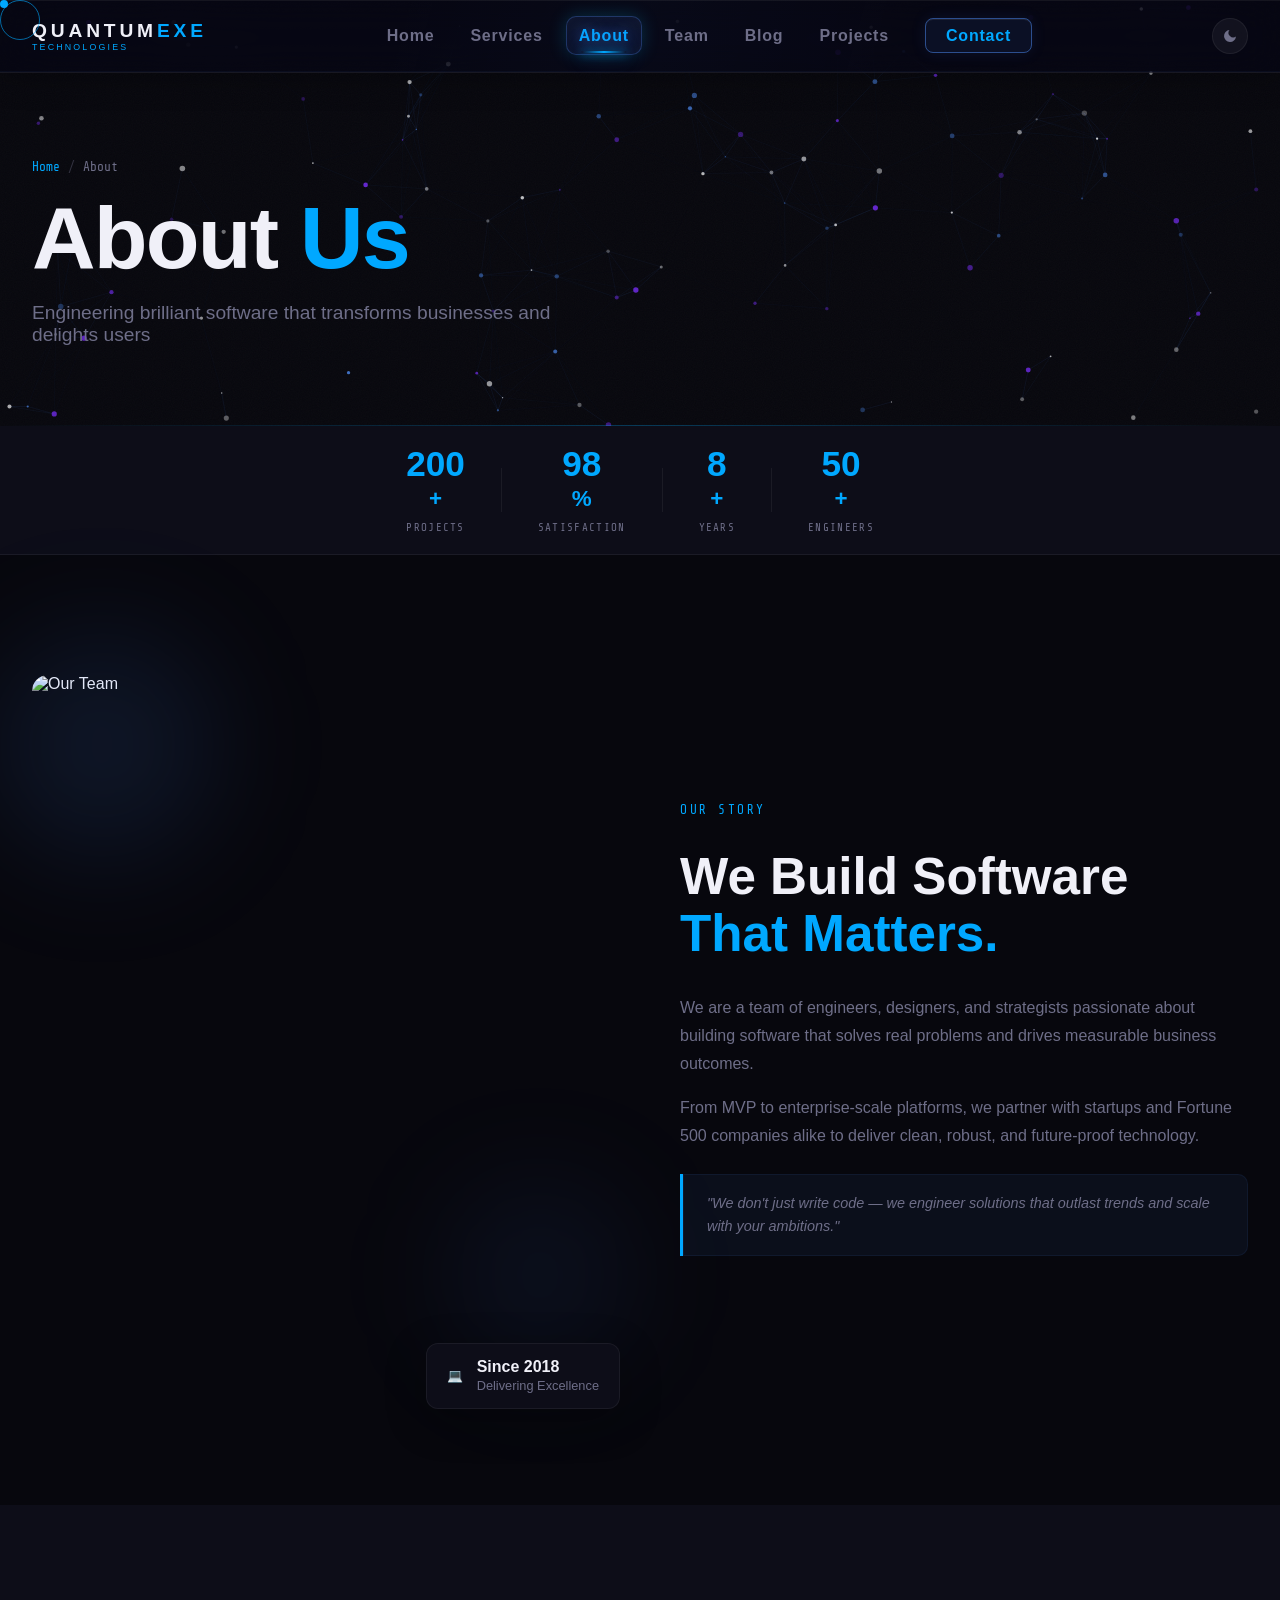
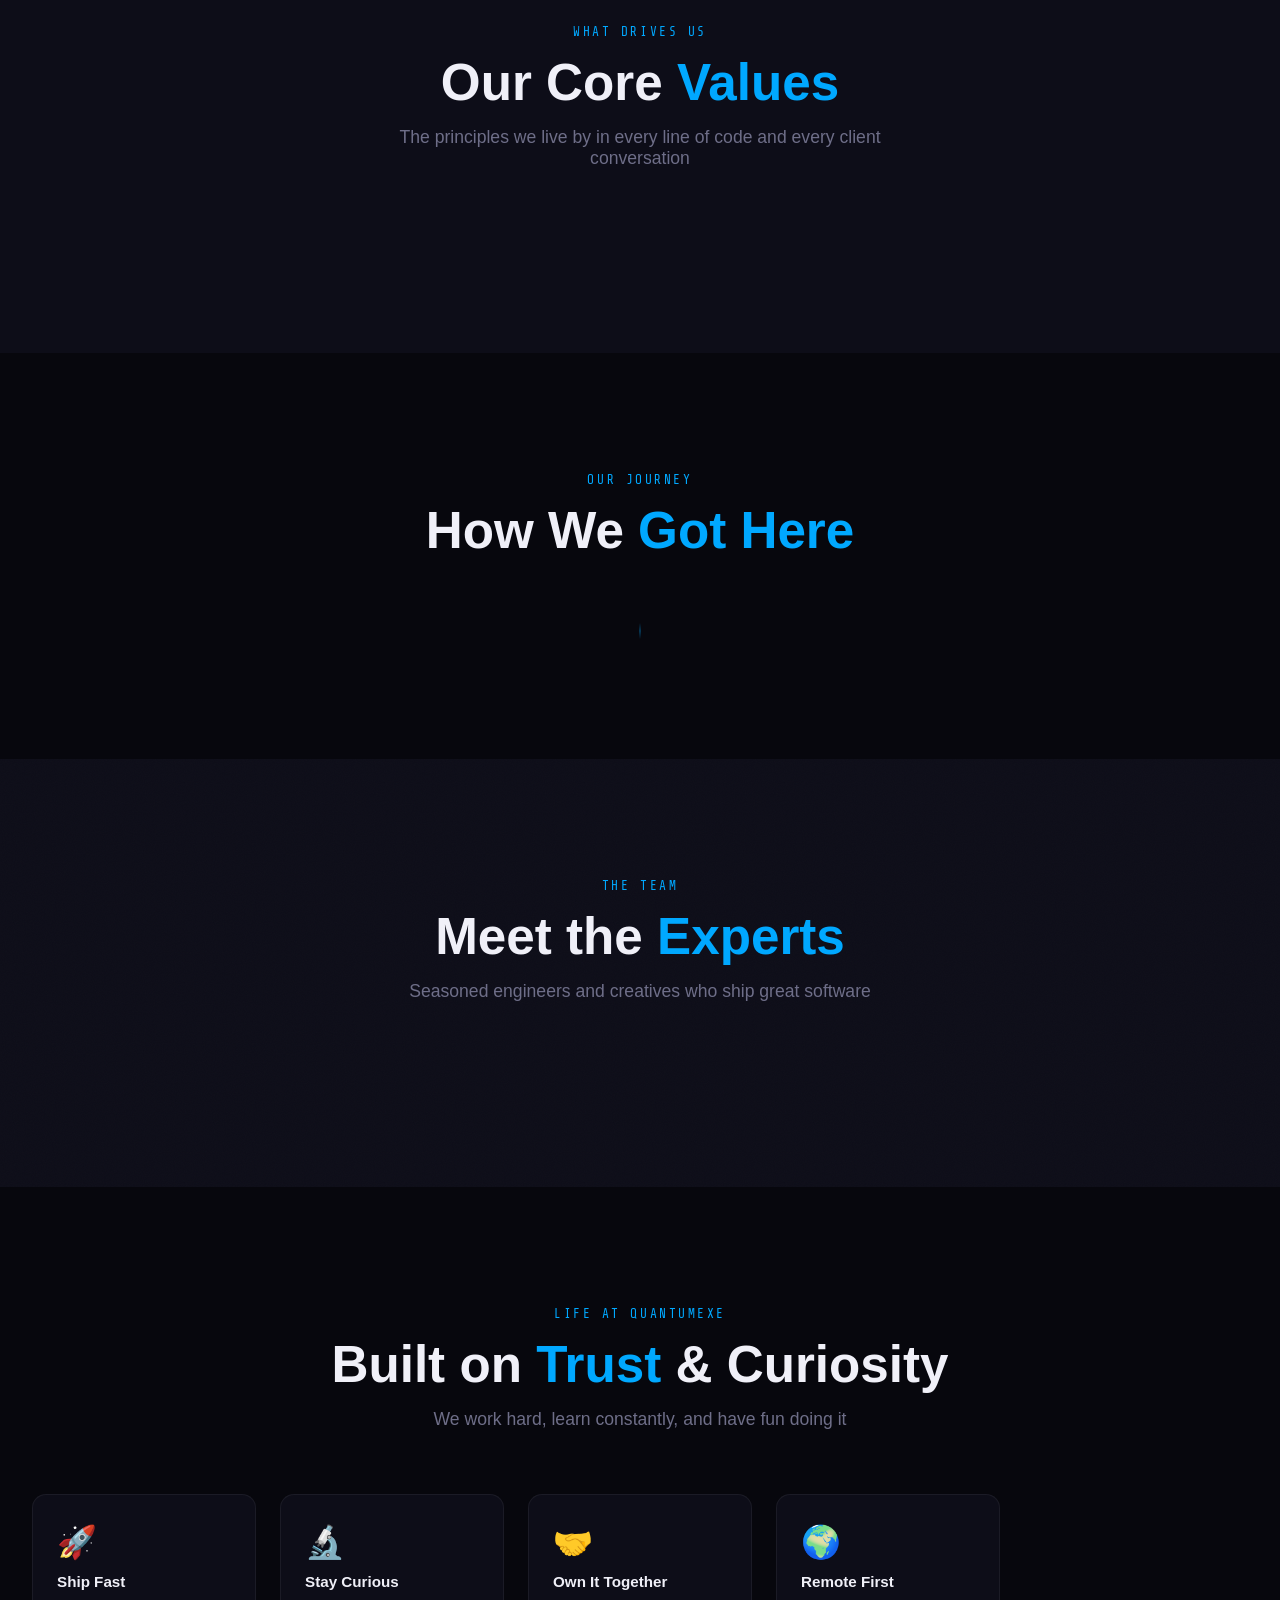
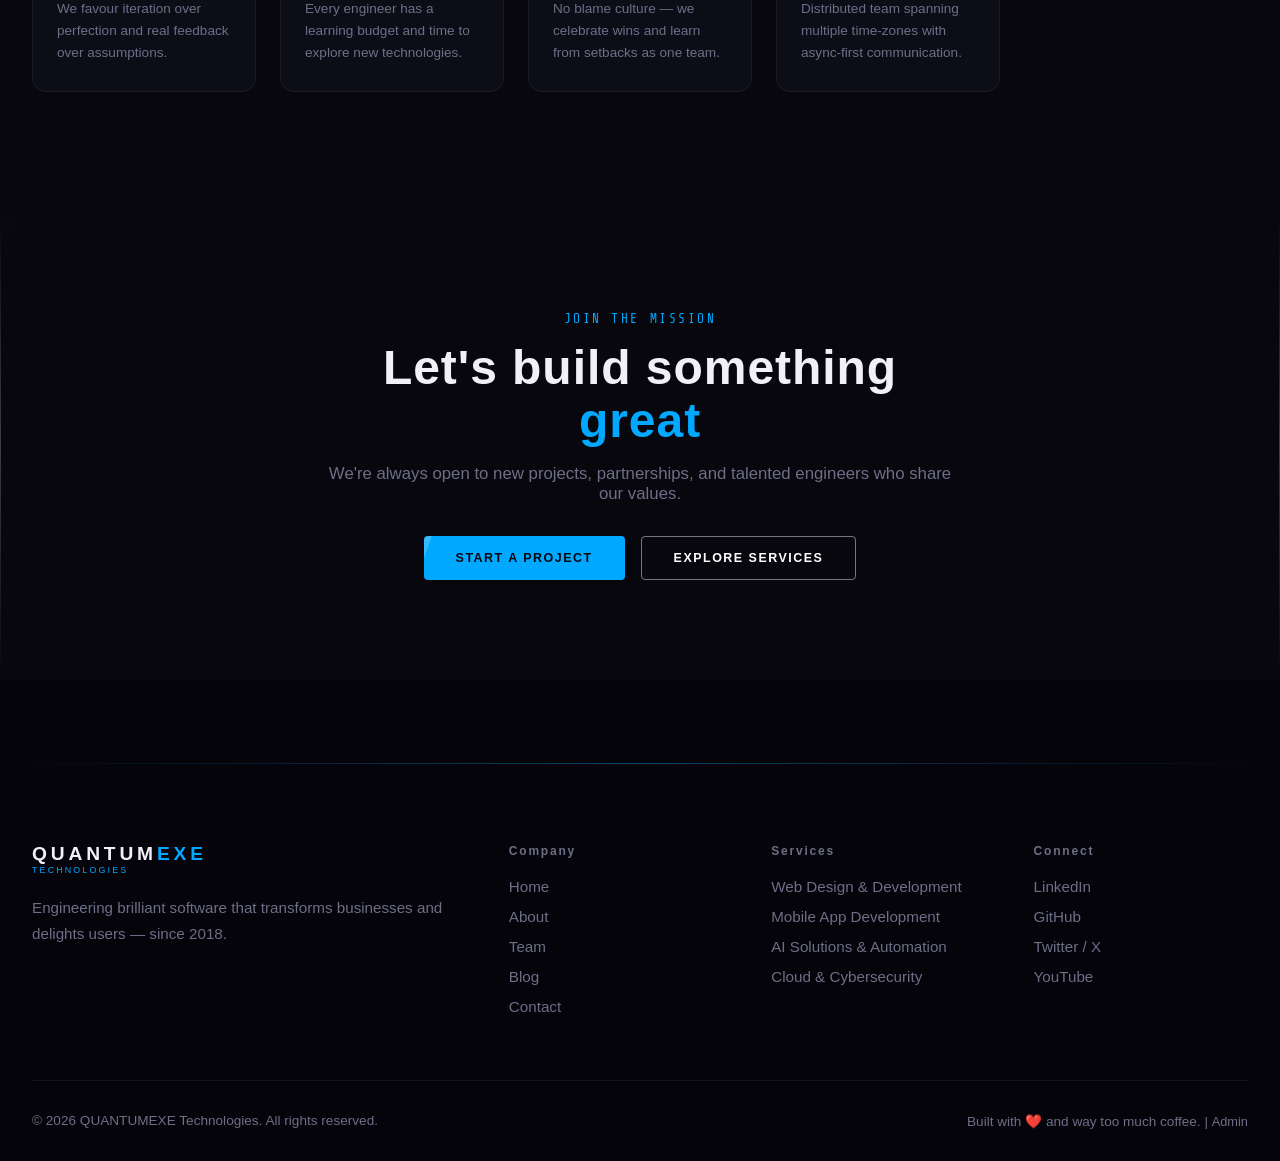
==== commit 9320eeda: "Make dark theme the site default. Co-authored-by: Cursor <cursoragent@cursor.com>" ====
--- a/about.html
+++ b/about.html
@@ -1,6 +1,6 @@
 <!DOCTYPE html>
 <html lang="en">
-<script>!function(){var s=localStorage.getItem('nexusTheme');if(!s){try{var d=JSON.parse(localStorage.getItem('nexusCMS')||'{}');s=(d.settings&&d.settings.defaultTheme)||'light'}catch(e){s='light'}}if(s==='light')document.documentElement.classList.add('light-theme')}()</script>
+<script>!function(){var s=localStorage.getItem('nexusTheme');if(!s){try{var d=JSON.parse(localStorage.getItem('nexusCMS')||'{}');s=(d.settings&&d.settings.defaultTheme)||'dark'}catch(e){s='dark'}}if(s==='light')document.documentElement.classList.add('light-theme')}()</script>
 <head>
   <meta charset="UTF-8">
   <meta name="viewport" content="width=device-width, initial-scale=1.0">
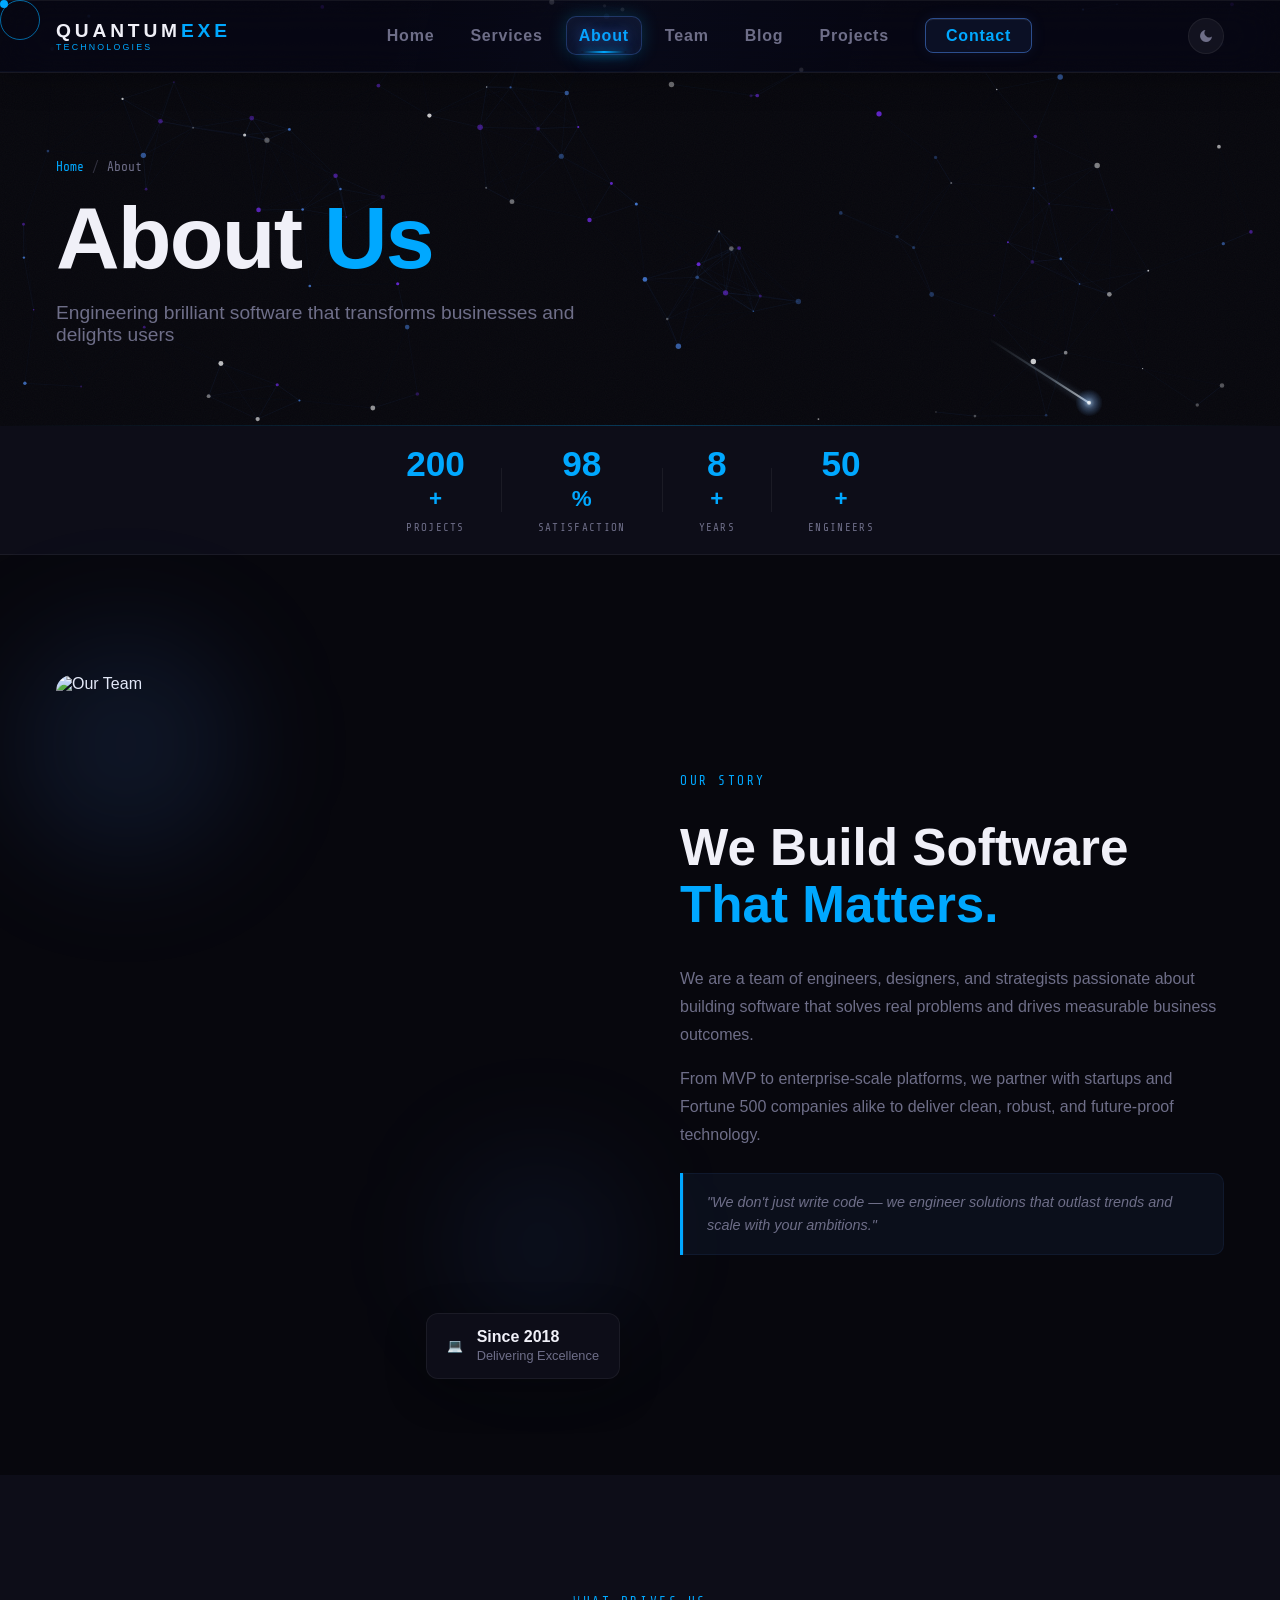
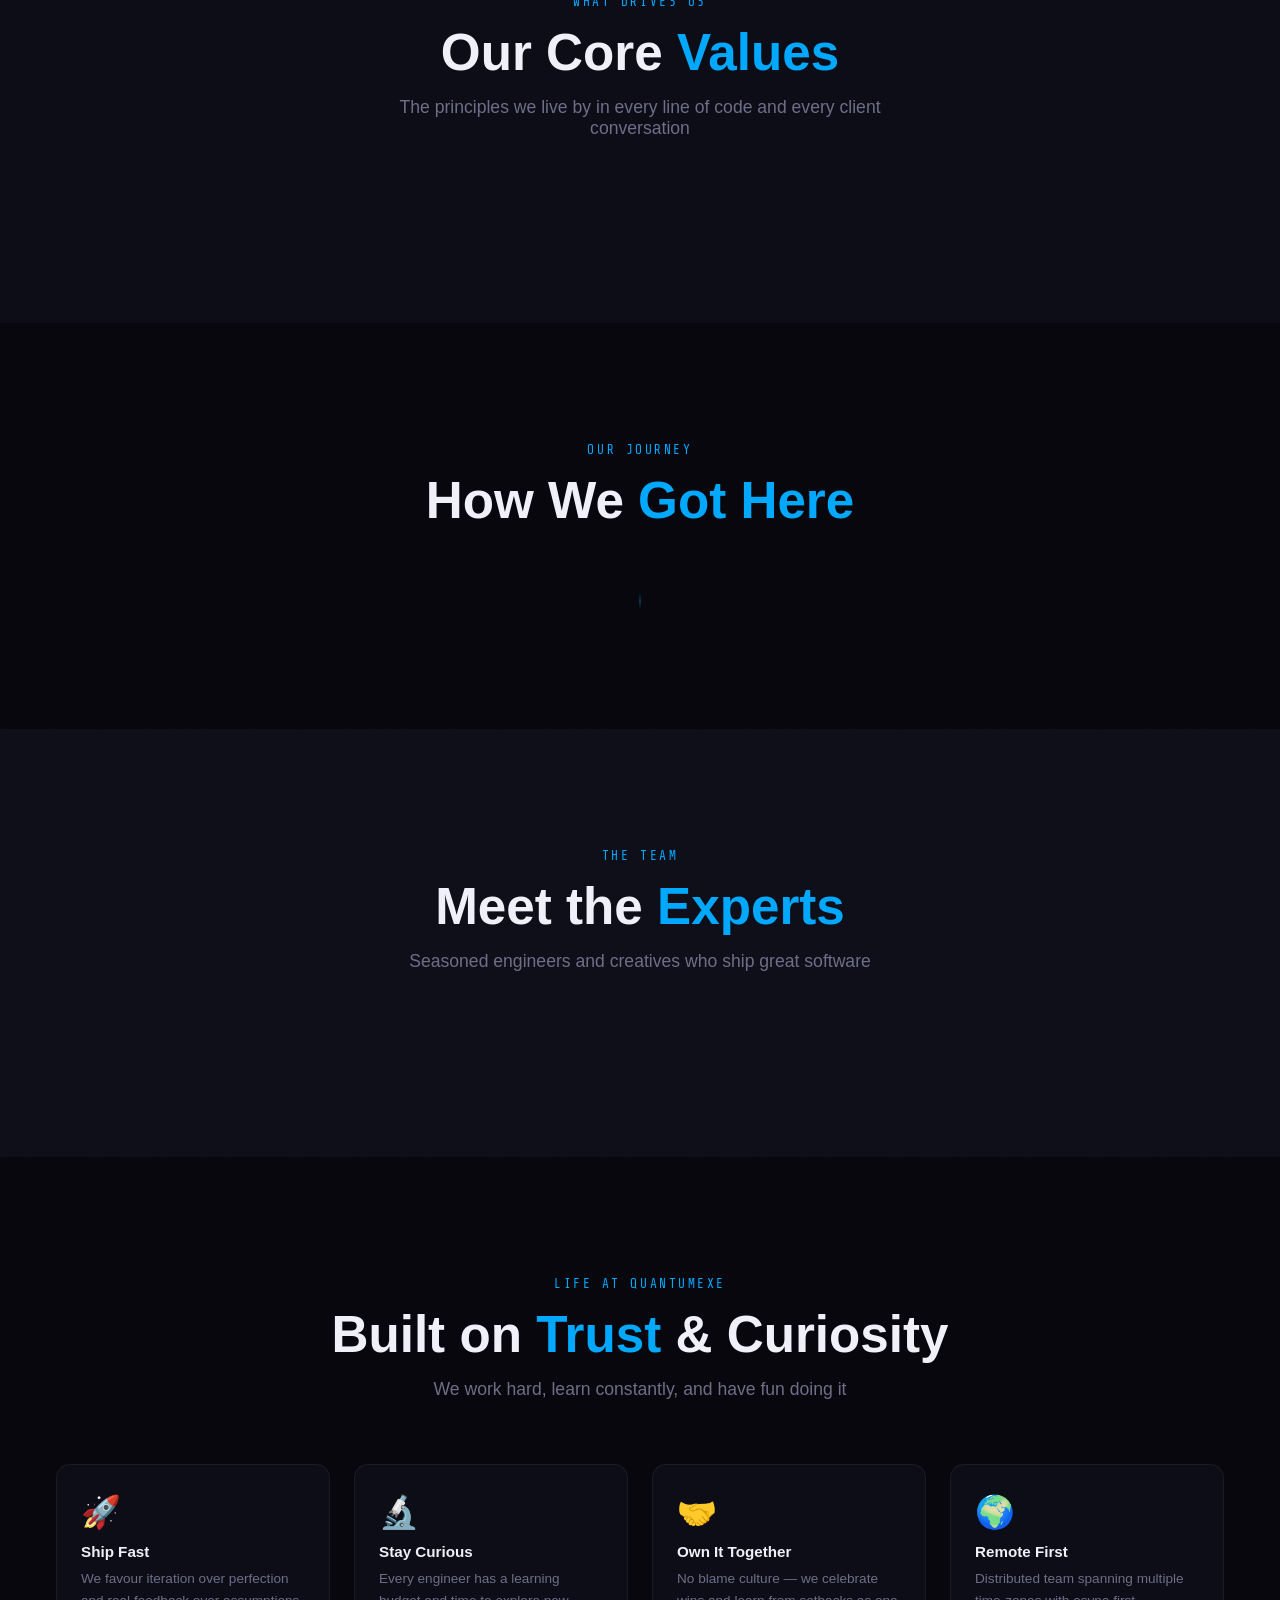
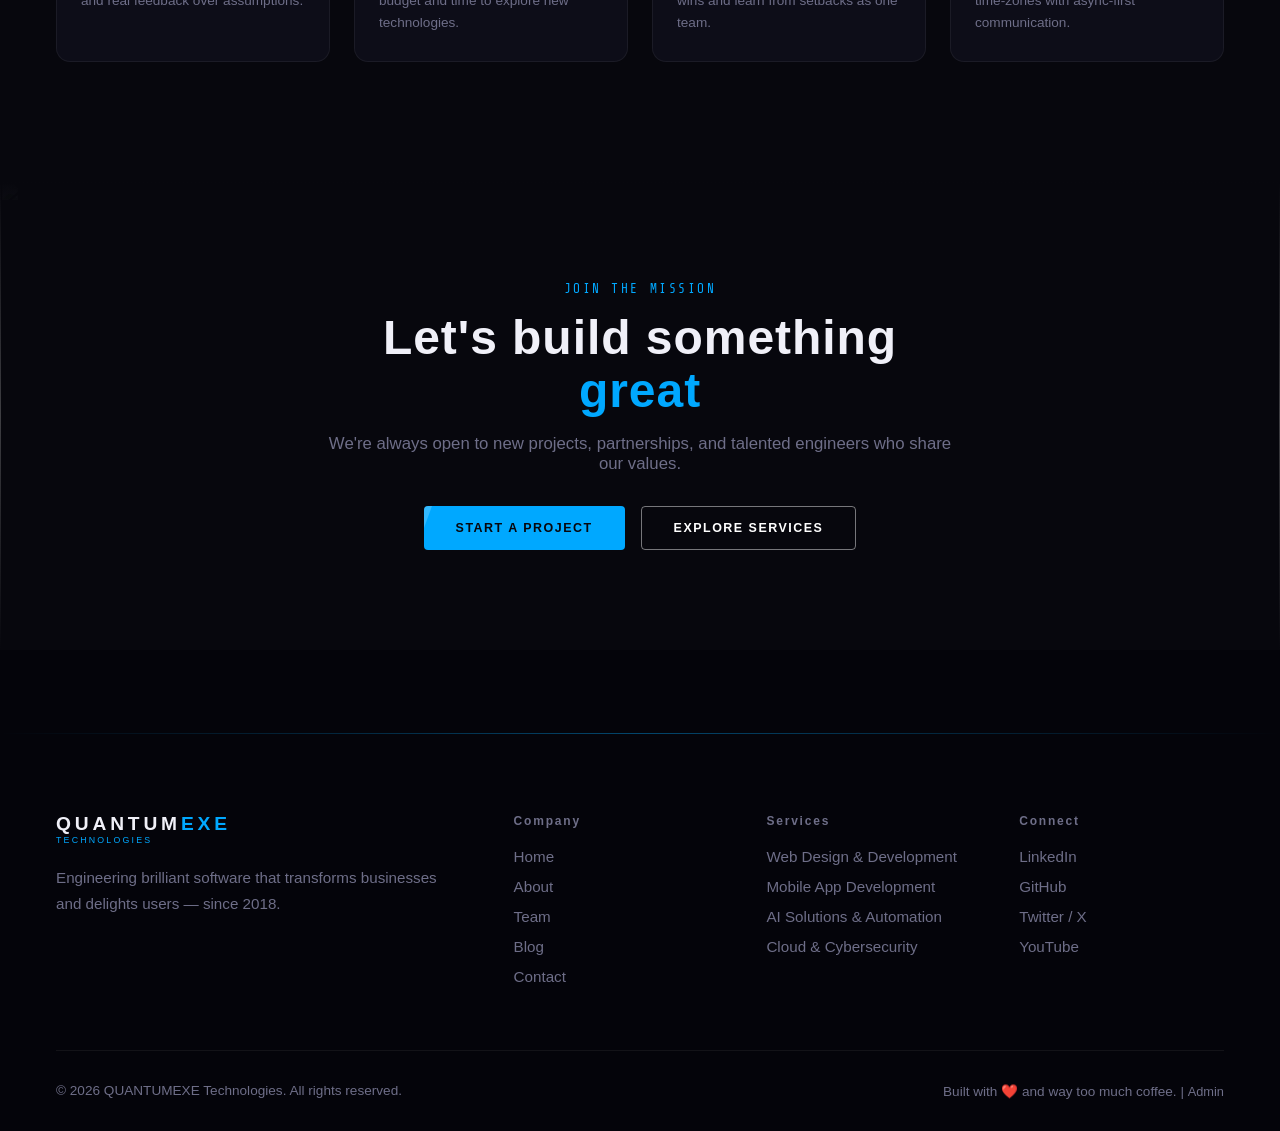
==== commit 663db1de: "Fix blue EXE logo accent on subpages and add mobile hero intro scroll. Co-authored-by: Cursor <curso" ====
--- a/about.html
+++ b/about.html
@@ -392,7 +392,16 @@
     function applyBranding(d) {
       const s = d?.settings;
       if (!s) return;
-      document.querySelectorAll('.cms-company').forEach(el => el.textContent = s.companyName);
+      document.querySelectorAll('.cms-company').forEach(el => {
+        const name = s.companyName || 'QUANTUMEXE';
+        if (el.classList.contains('logo-title')) {
+          el.innerHTML = name.toUpperCase().endsWith('EXE') && name.length > 3
+            ? name.slice(0, -3) + '<span class="logo-accent">' + name.slice(-3) + '</span>'
+            : name;
+        } else {
+          el.textContent = name;
+        }
+      });
       document.querySelectorAll('.cms-tagline').forEach(el => el.textContent = s.tagline);
       document.querySelectorAll('.cms-logo-mark').forEach(el => el.textContent = s.logoMark || 'A');
       document.title = 'About Us | ' + s.companyName;
--- a/styles.css
+++ b/styles.css
@@ -81,7 +81,7 @@
   top: 14px;
   left: 50%;
   right: auto;
-  width: min(1180px, calc(100% - 28px));
+  width: min(1600px, calc(100% - 48px));
   transform: translateX(-50%);
   padding: 12px 0;
   border-radius: 18px;
@@ -101,7 +101,7 @@
   top: 14px;
   left: 50%;
   right: auto;
-  width: min(1180px, calc(100% - 28px));
+  width: min(1600px, calc(100% - 48px));
   transform: translateX(-50%);
   padding: 12px 0;
   border-radius: 18px;
@@ -448,9 +448,21 @@
 ul { list-style: none; }
 
 .container {
-  max-width: 1280px;
+  max-width: 1600px;
   margin: 0 auto;
-  padding: 0 32px;
+  padding: 0 40px;
+}
+
+@media (min-width: 1280px) {
+  .container {
+    padding: 0 56px;
+  }
+}
+
+@media (min-width: 1600px) {
+  .container {
+    padding: 0 80px;
+  }
 }
 
 .accent { color: var(--accent); }
@@ -655,7 +667,7 @@
 
 .logo:hover .logo-mark { clip-path: polygon(0 0, 100% 0, 100% 100%, 0 100%); }
 
-.logo-accent { color: var(--accent); }
+.logo-accent { color: var(--accent) !important; }
 
 /* Logo image (set via admin panel) */
 .logo-img-el {
@@ -1636,7 +1648,7 @@
 }
 
 /* ─── GOOGLE REVIEWS ─── */
-.reviews-inner { max-width: 1100px; margin: 0 auto; }
+.reviews-inner { max-width: 1400px; margin: 0 auto; }
 
 /* Keep Earth visible while text stays readable on solid cards */
 .reviews-section .countdown-overlay {
@@ -4302,7 +4314,15 @@
 ═══════════════════════════════════════════════════════════════ */
 
 .frost-sky { display: none; }
-.hero-shell { width: 100%; max-width: 1180px; margin: 0 auto; padding: 0 24px; position: relative; z-index: 2; }
+.hero-shell { width: 100%; max-width: 1600px; margin: 0 auto; padding: 0 40px; position: relative; z-index: 2; }
+
+@media (min-width: 1280px) {
+  .hero-shell { padding: 0 56px; }
+}
+
+@media (min-width: 1600px) {
+  .hero-shell { padding: 0 80px; }
+}
 .hero-split { display: block; }
 .hero-visual,
 .frost-features,
@@ -4432,7 +4452,7 @@
 }
 
 html.light-theme .hero-sub {
-  max-width: 34rem;
+  max-width: 40rem;
   margin: 0 0 28px;
   font-size: 1.05rem;
   line-height: 1.55;
@@ -5025,7 +5045,7 @@
 }
 
 html:not(.light-theme) .hero-sub {
-  max-width: 34rem;
+  max-width: 40rem;
   margin: 0 0 28px;
   font-size: 1.05rem;
   line-height: 1.55;
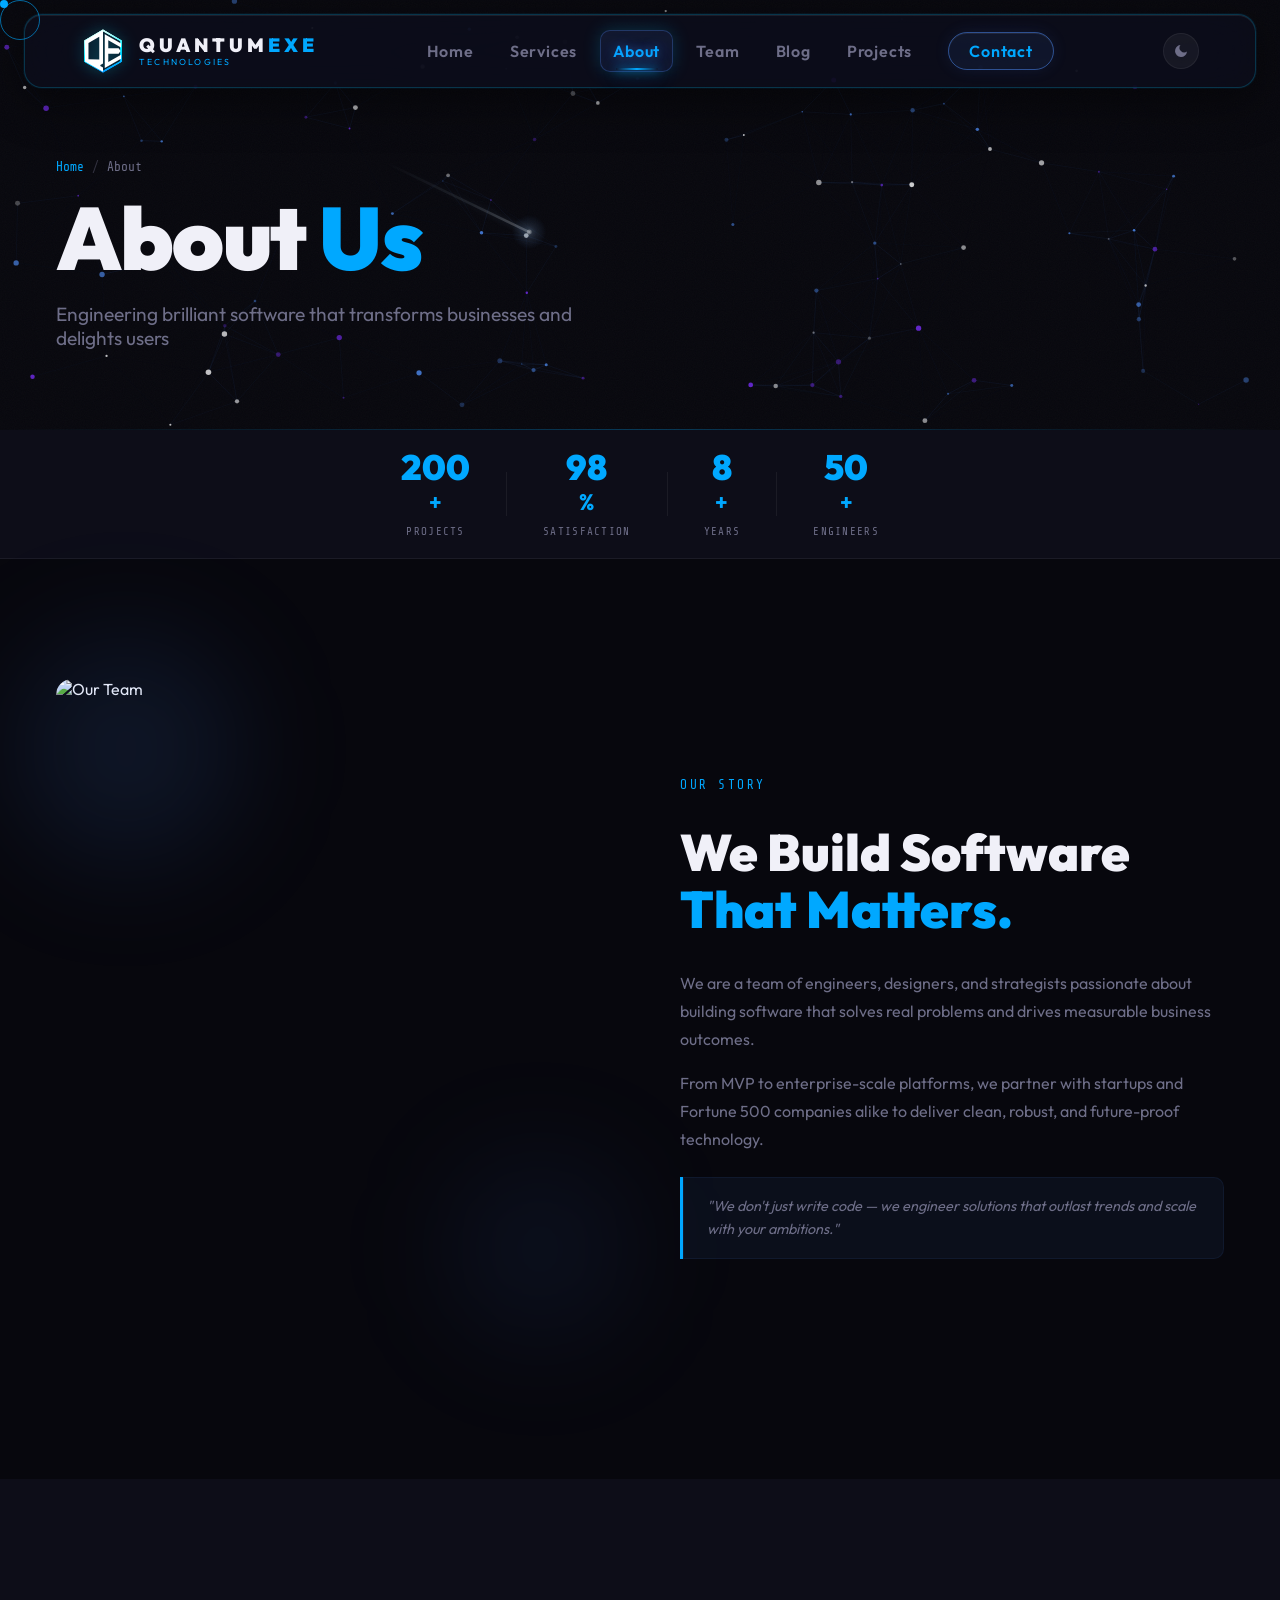
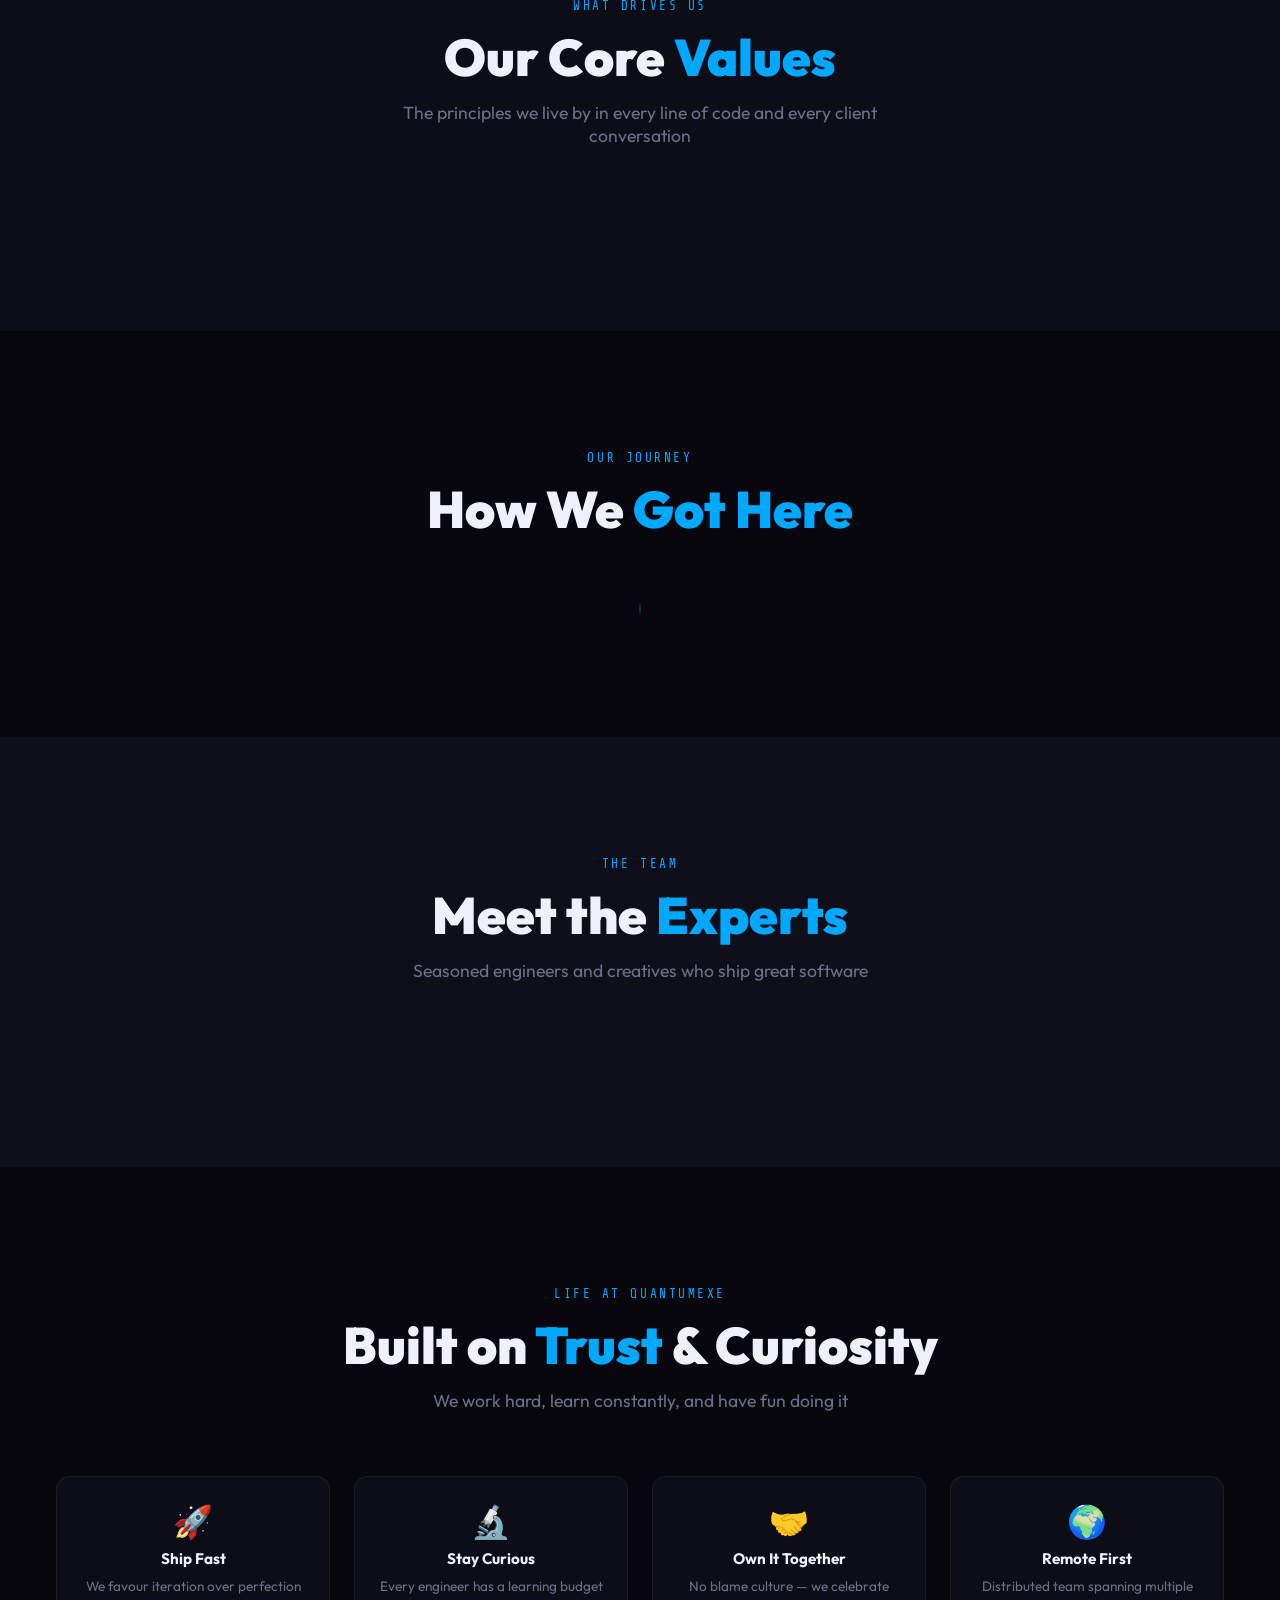
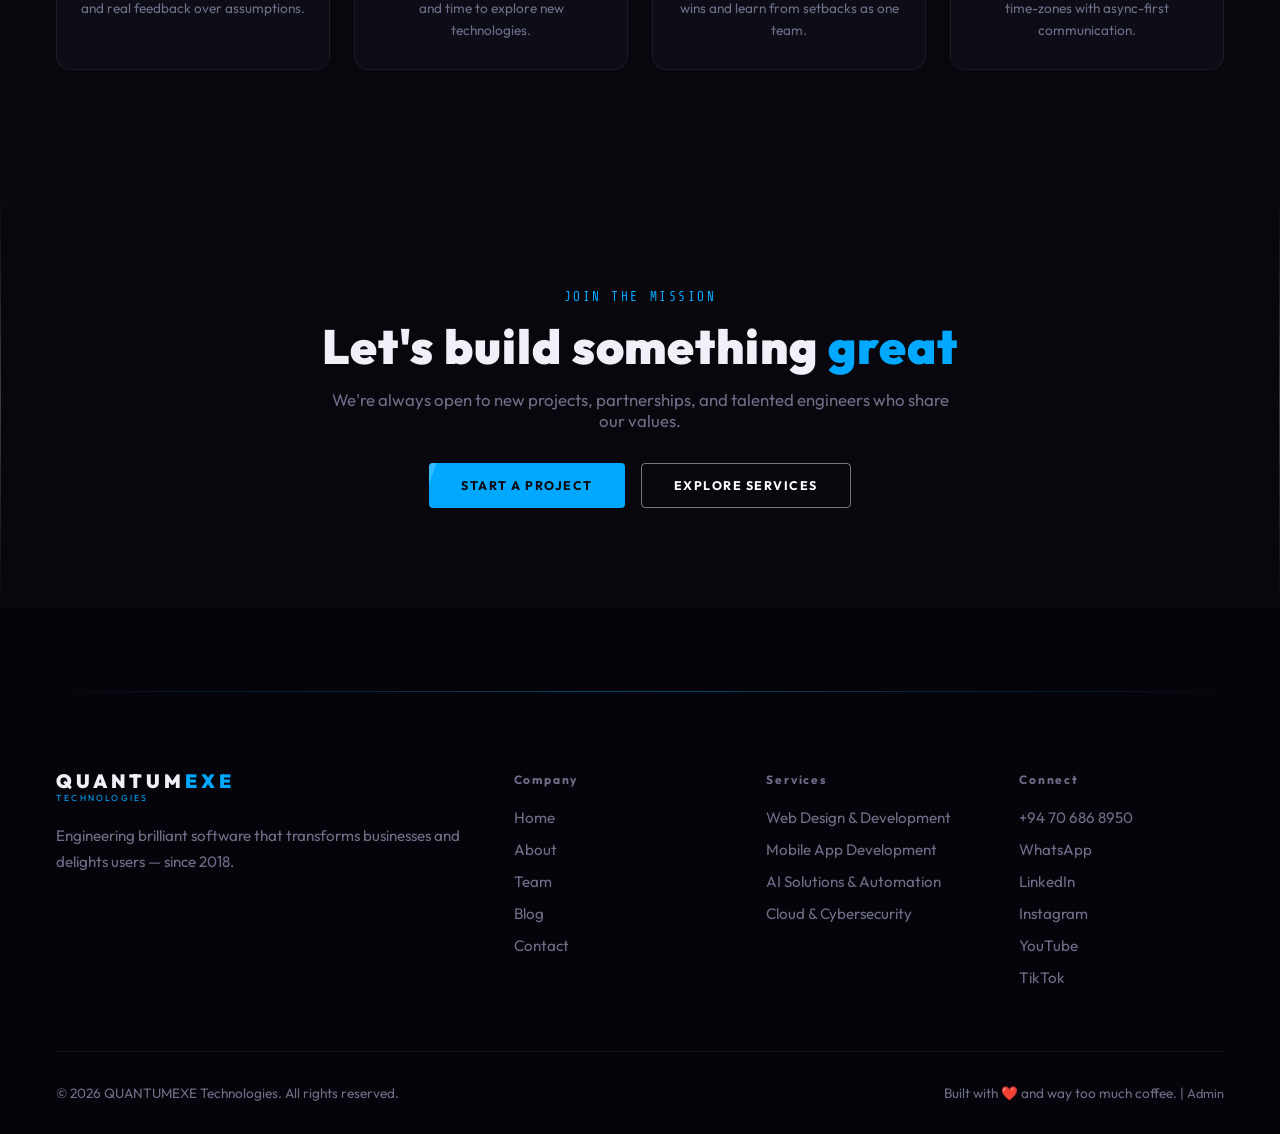
==== commit 01354836: "Fix mobile hero heading wrap so ENGINEERING stays on one line Co-authored-by: Cursor <cursoragent@cu" ====
--- a/about.html
+++ b/about.html
@@ -10,7 +10,7 @@
   <link rel="apple-touch-icon" href="assets/apple-touch-icon.png" sizes="180x180">
   <link rel="preconnect" href="https://fonts.googleapis.com">
   <link rel="preconnect" href="https://fonts.gstatic.com" crossorigin>
-  <link href="https://fonts.googleapis.com/css2?family=Orbitron:wght@400;600;700;900&family=Rajdhani:wght@300;400;500;600;700&family=Share+Tech+Mono&display=swap" rel="stylesheet">
+  <link href="https://fonts.googleapis.com/css2?family=Orbitron:wght@400;600;700;900&family=Outfit:wght@400;500;600;700;800&family=Rajdhani:wght@300;400;500;600;700&family=Share+Tech+Mono&display=swap" rel="stylesheet">
   <link rel="stylesheet" href="styles.css">
   <script src="https://cdnjs.cloudflare.com/ajax/libs/gsap/3.12.5/gsap.min.js"></script>
   <script src="https://cdnjs.cloudflare.com/ajax/libs/gsap/3.12.5/ScrollTrigger.min.js"></script>
@@ -23,10 +23,11 @@
     <div class="cursor-outer"></div>
   </div>
 
-  <!-- ═══ HEADER ═══ -->
+  <!-- Header (matches index.html) -->
   <header class="header" id="header">
     <div class="container header-inner">
       <a href="index.html" class="logo">
+        <img class="logo-mark-img" src="assets/qe-logo.svg?v=12" width="44" height="48" alt="QE">
         <span class="logo-mark cms-logo-mark">QE</span>
         <img class="cms-logo-img logo-img-el" src="" alt="Logo" style="display:none">
         <div class="logo-text-wrap">
@@ -36,20 +37,20 @@
       </a>
       <nav class="nav" id="nav">
         <ul class="nav-list">
-          <li><a href="index.html"         class="nav-link">Home</a></li>
-          <li><a href="services.html"      class="nav-link">Services</a></li>
-          <li><a href="about.html"         class="nav-link active-page">About</a></li>
-          <li><a href="team.html"    class="nav-link">Team</a></li>
-          <li><a href="blog.html"          class="nav-link">Blog</a></li>
-          <li><a href="projects.html"      class="nav-link">Projects</a></li>
+          <li><a href="index.html" class="nav-link">Home</a></li>
+          <li><a href="services.html" class="nav-link">Services</a></li>
+          <li><a href="about.html" class="nav-link active-page">About</a></li>
+          <li><a href="team.html" class="nav-link">Team</a></li>
+          <li><a href="blog.html" class="nav-link">Blog</a></li>
+          <li><a href="projects.html" class="nav-link">Projects</a></li>
           <li><a href="index.html#contact" class="nav-link nav-cta">Contact</a></li>
         </ul>
         <button class="nav-close" id="navClose" aria-label="Close">✕</button>
       </nav>
       <button class="theme-toggle" id="themeToggle" aria-label="Toggle theme" title="Toggle light/dark">
-          <svg class="icon-moon" width="16" height="16" viewBox="0 0 24 24" fill="currentColor"><path d="M21 12.79A9 9 0 1 1 11.21 3 7 7 0 0 0 21 12.79z"/></svg>
-          <svg class="icon-sun"  width="16" height="16" viewBox="0 0 24 24" fill="none" stroke="currentColor" stroke-width="2"><circle cx="12" cy="12" r="5"/><line x1="12" y1="1" x2="12" y2="3"/><line x1="12" y1="21" x2="12" y2="23"/><line x1="4.22" y1="4.22" x2="5.64" y2="5.64"/><line x1="18.36" y1="18.36" x2="19.78" y2="19.78"/><line x1="1" y1="12" x2="3" y2="12"/><line x1="21" y1="12" x2="23" y2="12"/><line x1="4.22" y1="19.78" x2="5.64" y2="18.36"/><line x1="18.36" y1="5.64" x2="19.78" y2="4.22"/></svg>
-        </button>
+        <svg class="icon-moon" width="16" height="16" viewBox="0 0 24 24" fill="currentColor"><path d="M21 12.79A9 9 0 1 1 11.21 3 7 7 0 0 0 21 12.79z"/></svg>
+        <svg class="icon-sun"  width="16" height="16" viewBox="0 0 24 24" fill="none" stroke="currentColor" stroke-width="2"><circle cx="12" cy="12" r="5"/><line x1="12" y1="1" x2="12" y2="3"/><line x1="12" y1="21" x2="12" y2="23"/><line x1="4.22" y1="4.22" x2="5.64" y2="5.64"/><line x1="18.36" y1="18.36" x2="19.78" y2="19.78"/><line x1="1" y1="12" x2="3" y2="12"/><line x1="21" y1="12" x2="23" y2="12"/><line x1="4.22" y1="19.78" x2="5.64" y2="18.36"/><line x1="18.36" y1="5.64" x2="19.78" y2="4.22"/></svg>
+      </button>
       <button class="hamburger" id="hamburger" aria-label="Menu">
         <span></span><span></span><span></span>
       </button>
@@ -112,13 +113,6 @@
             <img id="au-img" src="https://images.unsplash.com/photo-1522071820081-009f0129c71c?w=900&q=80" alt="Our Team" loading="lazy">
             <div class="img-corner img-corner-tl"></div>
             <div class="img-corner img-corner-br"></div>
-          </div>
-          <div class="about-badge-card au-badge-card">
-            <span id="au-badge-icon" class="badge-icon">💻</span>
-            <div>
-              <strong id="au-badge-title">Since 2018</strong>
-              <span id="au-badge-sub">Delivering Excellence</span>
-            </div>
           </div>
           <!-- decorative orbs -->
           <div class="au-orb au-orb-1"></div>
@@ -281,10 +275,12 @@
         <div class="footer-links">
           <h4>Connect</h4>
           <ul>
-            <li><a href="#">LinkedIn</a></li>
-            <li><a href="#">GitHub</a></li>
-            <li><a href="#">Twitter / X</a></li>
-            <li><a href="#">YouTube</a></li>
+            <li><a href="tel:+94706868950">+94 70 686 8950</a></li>
+            <li><a href="https://wa.me/94706868950" target="_blank" rel="noopener">WhatsApp</a></li>
+            <li><a href="https://www.linkedin.com/in/quantum-exe-63a811422/" target="_blank" rel="noopener">LinkedIn</a></li>
+            <li><a href="https://www.instagram.com/quantumexe_/" target="_blank" rel="noopener">Instagram</a></li>
+            <li><a href="https://www.youtube.com/@quantumexeyt" target="_blank" rel="noopener">YouTube</a></li>
+            <li><a href="https://www.tiktok.com/@quantumexe_" target="_blank" rel="noopener">TikTok</a></li>
           </ul>
         </div>
       </div>
@@ -336,10 +332,9 @@
         ]
       },
       team:[
-        { name:'Alex Chen',   role:'CEO & Founder',       photo:'https://images.unsplash.com/photo-1507003211169-0a1dd7228f2d?w=500&q=80' },
-        { name:'Jordan Lee',  role:'CTO & Lead Engineer', photo:'https://images.unsplash.com/photo-1494790108377-be9c29b29330?w=500&q=80' },
-        { name:'Sam Rivera',  role:'Head of Design',      photo:'https://images.unsplash.com/photo-1500648767791-00dcc994a43e?w=500&q=80' },
-        { name:'Maya Patel',  role:'Cloud Architect',     photo:'https://images.unsplash.com/photo-1438761681033-6461ffad8d80?w=500&q=80' }
+        { name:'Minusha Nimsara', role:'Lead Full-Stack Developer', photo:'assets/minusha.jpeg?v=2' },
+        { name:'Sadeesha Heshan', role:'Business Development & Client Relations Manager', photo:'assets/sadeesha.jpeg' },
+        { name:'Kusal Deemantha', role:'Front-End Developer & QA Engineer', photo:'assets/deema.jpeg?v=2' }
       ]
     };
 
@@ -356,7 +351,7 @@
           mergeDefaults(draft);
           return draft;
         }
-        const r = await fetch('cms-data.json?v=20260714c');
+        const r = await fetch('cms-data.json?v=20260716photos');
         if (!r.ok) throw new Error();
         const published = await r.json();
         mergeDefaults(published);
@@ -410,6 +405,7 @@
       if (s.logoImage) {
         document.querySelectorAll('.cms-logo-img').forEach(img => { img.src = s.logoImage; img.style.display = 'block'; });
         document.querySelectorAll('.cms-logo-mark').forEach(el => el.style.display = 'none');
+        document.querySelectorAll('.logo-mark-img').forEach(el => el.style.display = 'none');
       }
     }
 
--- a/styles.css
+++ b/styles.css
@@ -95,9 +95,9 @@
     inset 0 1px 0 rgba(255, 255, 255, 0.9) !important;
 }
 
-/* Header — floating dark glass bar (home dark) */
-html:not(.light-theme) body:not(.subpage) .header,
-html:not(.light-theme) body:not(.subpage) .header.scrolled {
+/* Header — floating dark glass bar (all pages) */
+html:not(.light-theme) .header,
+html:not(.light-theme) .header.scrolled {
   top: 14px;
   left: 50%;
   right: auto;
@@ -115,7 +115,12 @@
     0 0 0 1px rgba(0, 168, 255, 0.08),
     inset 0 1px 0 rgba(255, 255, 255, 0.08) !important;
 }
-html:not(.light-theme) body:not(.subpage) .header::before { display: none; }
+html:not(.light-theme) .header::before { display: none; }
+
+/* Match home Contact CTA pill */
+html:not(.light-theme) .nav-link.nav-cta {
+  border-radius: 999px;
+}
 html.light-theme .header.scrolled {
   background: rgba(255, 255, 255, 0.78) !important;
   border-color: rgba(47, 155, 255, 0.22) !important;
@@ -399,6 +404,20 @@
 }
 html.light-theme .channel-item:hover .channel-icon-svg {
   background: rgba(0, 0, 0, 0.1);
+}
+
+/* Connect / Social cards — light mode outline + soft depth */
+html.light-theme .channel-item {
+  background: #ffffff;
+  border: 1px solid rgba(0, 0, 0, 0.08);
+  border-radius: 12px;
+  padding: 18px 20px;
+  box-shadow: 0 2px 4px rgba(0, 0, 0, 0.02);
+  transition: border-color 0.3s, transform 0.3s, box-shadow 0.3s;
+}
+html.light-theme .channel-item:hover {
+  border-color: rgba(47, 155, 255, 0.35);
+  box-shadow: 0 4px 12px rgba(28, 70, 120, 0.08);
 }
 
 /* Mobile nav close control (panel background is scoped under ≤768px) */
@@ -2056,8 +2075,11 @@
 
 .team-grid {
   display: grid;
-  grid-template-columns: repeat(4, 1fr);
+  grid-template-columns: repeat(3, 1fr);
   gap: 24px;
+  max-width: 1100px;
+  margin-left: auto;
+  margin-right: auto;
 }
 
 .team-card {
@@ -3062,15 +3084,19 @@
 .au-culture { background: var(--bg); }
 .au-culture-grid {
   display: grid;
-  grid-template-columns: repeat(auto-fill, minmax(220px, 1fr));
+  grid-template-columns: repeat(4, 1fr);
   gap: 24px;
   margin-top: 16px;
+  width: 100%;
+  align-items: stretch;
 }
 .au-culture-card {
   background: var(--bg2);
   border: 1px solid var(--border);
   border-radius: 14px;
   padding: 28px 24px;
+  text-align: center;
+  height: 100%;
   transition: transform 0.3s, border-color 0.3s;
 }
 .au-culture-card:hover {
@@ -3081,6 +3107,7 @@
   font-size: 2rem;
   margin-bottom: 12px;
   display: block;
+  line-height: 1;
 }
 .au-culture-card h4 {
   font-family: var(--font-display);
@@ -3101,6 +3128,7 @@
 }
 @media (max-width: 1024px) {
   .au-features-grid { grid-template-columns: repeat(2, 1fr); }
+  .au-culture-grid  { grid-template-columns: repeat(2, 1fr); }
 }
 @media (max-width: 640px) {
   .au-stat { padding: 0 16px; }
@@ -3918,7 +3946,8 @@
   .glitch-line {
     font-size: clamp(1.85rem, 9vw, 2.8rem);
     letter-spacing: 0.02em;
-    word-break: break-word;
+    word-break: normal;
+    overflow-wrap: normal;
     line-height: 1.08;
   }
   .hero-sub {
@@ -4394,7 +4423,7 @@
 }
 
 html.light-theme .hero-shell {
-  padding: 28px;
+  padding: 36px 40px;
   border-radius: 28px;
   background: rgba(255, 255, 255, 0.38);
   border: 1px solid rgba(255, 255, 255, 0.72);
@@ -4406,16 +4435,24 @@
 }
 
 html.light-theme .hero-split {
-  display: grid;
-  grid-template-columns: 1.05fr 0.95fr;
-  gap: 28px;
+  display: flex;
+  flex-wrap: nowrap;
+  justify-content: space-between;
   align-items: center;
-}
-
-html.light-theme .hero-content {
+  gap: clamp(1.5rem, 3vw, 3rem);
+  min-height: min(72vh, 760px);
+  width: 100%;
   max-width: none;
   margin: 0;
-  padding: 8px 8px 8px 12px;
+}
+
+html.light-theme .hero-content {
+  flex: 1 1 58%;
+  max-width: none;
+  width: auto;
+  min-width: 0;
+  margin: 0;
+  padding: 12px 8px 12px 8px;
   border: none;
   background: transparent;
   box-shadow: none;
@@ -4426,19 +4463,21 @@
 }
 
 html.light-theme .hero-badge {
-  margin-bottom: 18px;
+  margin-bottom: 28px;
   background: rgba(255, 255, 255, 0.55);
   border-color: rgba(47, 155, 255, 0.25);
-}
-
-html.light-theme .hero-title { margin-bottom: 16px; }
+  font-size: 0.85rem;
+  padding: 10px 18px;
+}
+
+html.light-theme .hero-title { margin-bottom: 28px; }
 
 html.light-theme .glitch-line {
   font-family: 'Outfit', sans-serif;
-  font-size: clamp(2.4rem, 5.2vw, 4.4rem);
+  font-size: clamp(3.6rem, 8.2vw, 7.4rem);
   font-weight: 800;
-  letter-spacing: -0.02em;
-  line-height: 1.02;
+  letter-spacing: -0.03em;
+  line-height: 0.96;
   color: #0c1a2e;
   text-shadow: none;
 }
@@ -4448,33 +4487,35 @@
 
 html.light-theme .glitch-line.accent {
   color: #2f9bff;
-  text-shadow: 0 0 28px rgba(47, 155, 255, 0.28);
+  text-shadow: 0 0 36px rgba(47, 155, 255, 0.32);
 }
 
 html.light-theme .hero-sub {
   max-width: 40rem;
-  margin: 0 0 28px;
-  font-size: 1.05rem;
+  margin: 0 0 40px;
+  font-size: clamp(1.2rem, 1.7vw, 1.55rem);
   line-height: 1.55;
   color: #5a6f88;
 }
 
 html.light-theme .hero-cta {
   justify-content: flex-start;
-  gap: 12px;
+  gap: 16px;
   flex-wrap: wrap;
 }
 
 html.light-theme .hero-cta .btn {
   border-radius: 999px;
-  padding: 14px 26px;
+  padding: 18px 36px;
   font-family: 'Outfit', sans-serif;
   letter-spacing: 0.04em;
+  font-size: 0.92rem;
+  min-height: 56px;
 }
 
 html.light-theme .btn-arrow {
-  margin-left: 6px;
-  font-size: 1.05em;
+  margin-left: 8px;
+  font-size: 1.1em;
   line-height: 1;
 }
 
@@ -4482,12 +4523,14 @@
   display: flex;
   align-items: center;
   justify-content: center;
-  min-height: 340px;
+  flex: 0 0 auto;
+  min-height: 520px;
+  width: min(560px, 44%);
 }
 
 html.light-theme .qe-stage {
   position: relative;
-  width: min(420px, 100%);
+  width: min(560px, 100%);
   aspect-ratio: 1 / 1.1;
   display: grid;
   place-items: center;
@@ -4537,9 +4580,9 @@
 html.light-theme .qe-logo-img {
   position: relative;
   z-index: 3;
-  width: min(340px, 82%);
+  width: min(460px, 92%);
   height: auto;
-  max-height: 380px;
+  max-height: 520px;
   display: block;
   margin-bottom: 8%;
   animation: qeFloat 4.5s ease-in-out infinite;
@@ -4571,10 +4614,7 @@
 }
 
 html.light-theme .frost-features {
-  display: grid;
-  grid-template-columns: repeat(4, 1fr);
-  gap: 14px;
-  margin-top: 28px;
+  display: none !important;
 }
 
 html.light-theme .frost-card {
@@ -4720,8 +4760,16 @@
 }
 
 @media (max-width: 1024px) {
-  html.light-theme .hero-split { grid-template-columns: 1fr; gap: 18px; }
-  html.light-theme .hero-visual { min-height: 240px; order: -1; }
+  html.light-theme .hero-split {
+    flex-direction: column;
+    gap: 18px;
+    max-width: none;
+  }
+  html.light-theme .hero-visual {
+    min-height: 240px;
+    order: -1;
+    width: 100%;
+  }
   html.light-theme .frost-features { grid-template-columns: repeat(2, 1fr); }
   html.light-theme .frost-stats { grid-template-columns: repeat(2, 1fr); }
   html.light-theme .frost-stat:nth-child(2) { border-right: none; }
@@ -4731,6 +4779,8 @@
     text-align: center;
     padding: 4px 0 0;
     align-items: center;
+    max-width: none;
+    width: 100%;
   }
   html.light-theme .hero-sub { margin-left: auto; margin-right: auto; }
   html.light-theme .hero-cta { justify-content: center; }
@@ -4767,7 +4817,7 @@
     border-width: 1px;
   }
   html.light-theme .glitch-line {
-    font-size: clamp(1.75rem, 9.5vw, 2.55rem);
+    font-size: clamp(1.7rem, 8.4vw, 2.55rem);
     line-height: 1.05;
   }
   html.light-theme .hero-sub {
@@ -4893,7 +4943,7 @@
     max-height: 190px;
   }
   html.light-theme .glitch-line {
-    font-size: clamp(1.55rem, 10vw, 2.15rem);
+    font-size: clamp(1.5rem, 8.6vw, 2.15rem);
   }
   html.light-theme .hero-badge {
     font-size: 0.58rem;
@@ -4980,7 +5030,7 @@
 }
 
 html:not(.light-theme) .hero-shell {
-  padding: 28px;
+  padding: 36px 40px;
   border-radius: 28px;
   background: rgba(14, 16, 32, 0.72);
   border: 1px solid rgba(0, 200, 255, 0.18);
@@ -4993,16 +5043,24 @@
 }
 
 html:not(.light-theme) .hero-split {
-  display: grid;
-  grid-template-columns: 1.05fr 0.95fr;
-  gap: 28px;
+  display: flex;
+  flex-wrap: nowrap;
+  justify-content: space-between;
   align-items: center;
-}
-
-html:not(.light-theme) .hero-content {
+  gap: clamp(1.5rem, 3vw, 3rem);
+  min-height: min(72vh, 760px);
+  width: 100%;
   max-width: none;
   margin: 0;
-  padding: 8px 8px 8px 12px;
+}
+
+html:not(.light-theme) .hero-content {
+  flex: 1 1 58%;
+  max-width: none;
+  width: auto;
+  min-width: 0;
+  margin: 0;
+  padding: 12px 8px 12px 8px;
   border: none;
   background: transparent;
   box-shadow: none;
@@ -5014,20 +5072,22 @@
 }
 
 html:not(.light-theme) .hero-badge {
-  margin-bottom: 18px;
+  margin-bottom: 28px;
   background: rgba(0, 168, 255, 0.1);
   border-color: rgba(0, 200, 255, 0.28);
   color: #7ddcff;
-}
-
-html:not(.light-theme) .hero-title { margin-bottom: 16px; }
+  font-size: 0.85rem;
+  padding: 10px 18px;
+}
+
+html:not(.light-theme) .hero-title { margin-bottom: 28px; }
 
 html:not(.light-theme) .home-landing .glitch-line {
   font-family: 'Outfit', sans-serif;
-  font-size: clamp(2.4rem, 5.2vw, 4.4rem);
+  font-size: clamp(3.6rem, 8.2vw, 7.4rem);
   font-weight: 800;
-  letter-spacing: -0.02em;
-  line-height: 1.02;
+  letter-spacing: -0.03em;
+  line-height: 0.96;
   color: #f2f6ff;
   text-shadow: none;
 }
@@ -5037,7 +5097,7 @@
 
 html:not(.light-theme) .home-landing .glitch-line.accent {
   color: #00d4ff;
-  text-shadow: 0 0 32px rgba(0, 212, 255, 0.4);
+  text-shadow: 0 0 40px rgba(0, 212, 255, 0.45);
   background: none;
   -webkit-background-clip: unset;
   background-clip: unset;
@@ -5046,23 +5106,25 @@
 
 html:not(.light-theme) .hero-sub {
   max-width: 40rem;
-  margin: 0 0 28px;
-  font-size: 1.05rem;
+  margin: 0 0 40px;
+  font-size: clamp(1.2rem, 1.7vw, 1.55rem);
   line-height: 1.55;
   color: #9aa8c0;
 }
 
 html:not(.light-theme) .hero-cta {
   justify-content: flex-start;
-  gap: 12px;
+  gap: 16px;
   flex-wrap: wrap;
 }
 
 html:not(.light-theme) .hero-cta .btn {
   border-radius: 999px;
-  padding: 14px 26px;
+  padding: 18px 36px;
   font-family: 'Outfit', sans-serif;
   letter-spacing: 0.04em;
+  font-size: 0.92rem;
+  min-height: 56px;
 }
 
 html:not(.light-theme) .hero-cta .btn-outline {
@@ -5086,12 +5148,14 @@
   display: flex;
   align-items: center;
   justify-content: center;
-  min-height: 340px;
+  flex: 0 0 auto;
+  min-height: 520px;
+  width: min(560px, 44%);
 }
 
 html:not(.light-theme) .qe-stage {
   position: relative;
-  width: min(420px, 100%);
+  width: min(560px, 100%);
   aspect-ratio: 1 / 1.1;
   display: grid;
   place-items: center;
@@ -5134,9 +5198,9 @@
 html:not(.light-theme) .qe-logo-img {
   position: relative;
   z-index: 3;
-  width: min(340px, 82%);
+  width: min(460px, 92%);
   height: auto;
-  max-height: 380px;
+  max-height: 520px;
   display: block;
   margin-bottom: 8%;
   animation: qeFloat 4.5s ease-in-out infinite;
@@ -5163,10 +5227,7 @@
 }
 
 html:not(.light-theme) .frost-features {
-  display: grid;
-  grid-template-columns: repeat(4, 1fr);
-  gap: 14px;
-  margin-top: 28px;
+  display: none !important;
 }
 
 html:not(.light-theme) .frost-card {
@@ -5260,21 +5321,31 @@
 }
 
 @media (max-width: 1024px) {
-  html:not(.light-theme) .hero-split { grid-template-columns: 1fr; gap: 18px; }
-  html:not(.light-theme) .hero-visual { min-height: 240px; order: -1; }
+  html:not(.light-theme) .hero-split {
+    flex-direction: column;
+    gap: 18px;
+    max-width: none;
+  }
+  html:not(.light-theme) .hero-visual {
+    min-height: 240px;
+    order: -1;
+    width: 100%;
+  }
   html:not(.light-theme) .frost-features { grid-template-columns: repeat(2, 1fr); }
   html:not(.light-theme) .hero-content {
     text-align: center;
     padding: 4px 0 0;
     align-items: center;
+    max-width: none;
+    width: 100%;
   }
   html:not(.light-theme) .hero-sub { margin-left: auto; margin-right: auto; }
   html:not(.light-theme) .hero-cta { justify-content: center; }
 }
 
 @media (max-width: 768px) {
-  html:not(.light-theme) body:not(.subpage) .header,
-  html:not(.light-theme) body:not(.subpage) .header.scrolled {
+  html:not(.light-theme) .header,
+  html:not(.light-theme) .header.scrolled {
     top: 0 !important;
     left: 0 !important;
     right: 0 !important;
@@ -5305,8 +5376,10 @@
     width: min(200px, 58vw);
     max-height: 220px;
   }
-  html:not(.light-theme) .glitch-line {
-    font-size: clamp(1.75rem, 9.5vw, 2.55rem);
+  html:not(.light-theme) .glitch-line,
+  html:not(.light-theme) .home-landing .glitch-line {
+    font-size: clamp(1.7rem, 8.4vw, 2.55rem);
+    line-height: 1.05;
   }
   html:not(.light-theme) .hero-sub {
     font-size: 0.95rem;
@@ -5362,8 +5435,9 @@
     width: min(168px, 54vw);
     max-height: 190px;
   }
-  html:not(.light-theme) .glitch-line {
-    font-size: clamp(1.55rem, 10vw, 2.15rem);
+  html:not(.light-theme) .glitch-line,
+  html:not(.light-theme) .home-landing .glitch-line {
+    font-size: clamp(1.5rem, 8.6vw, 2.15rem);
   }
   html:not(.light-theme) .logo-sub { display: none; }
 }
